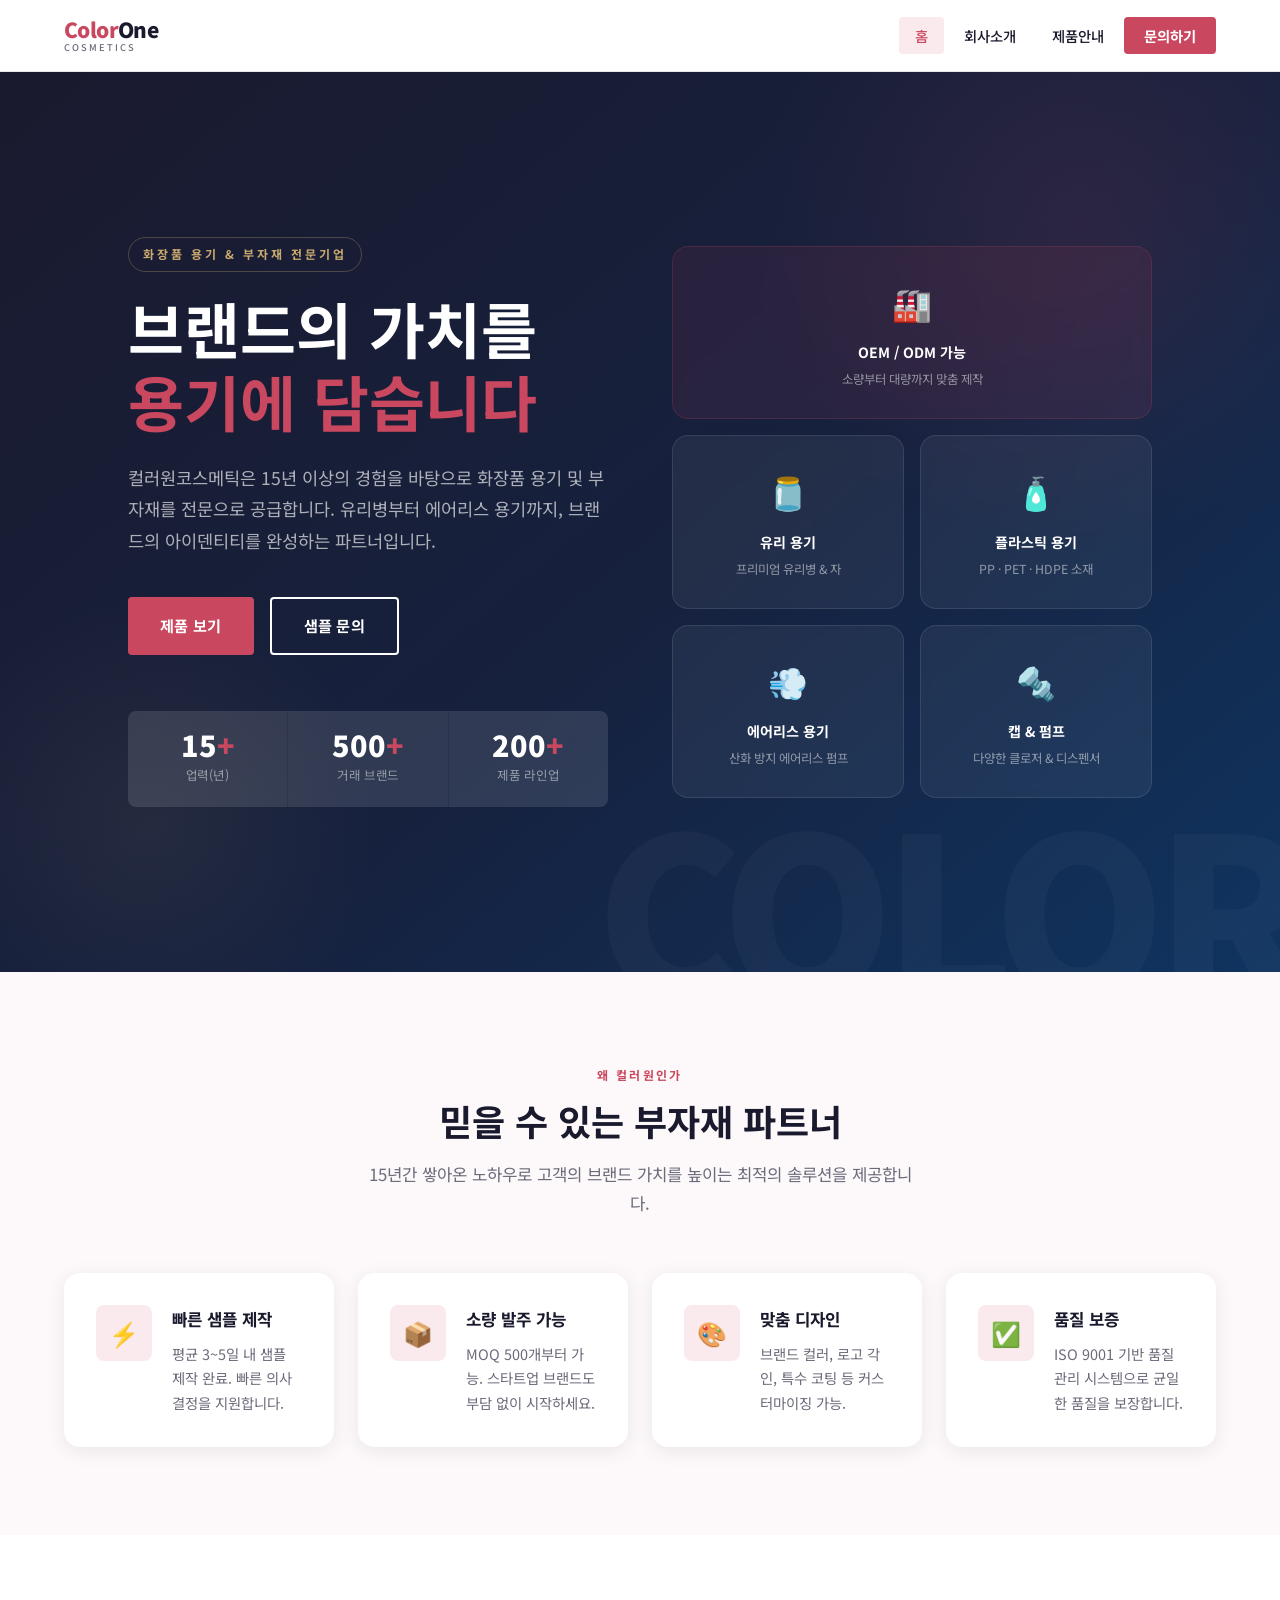
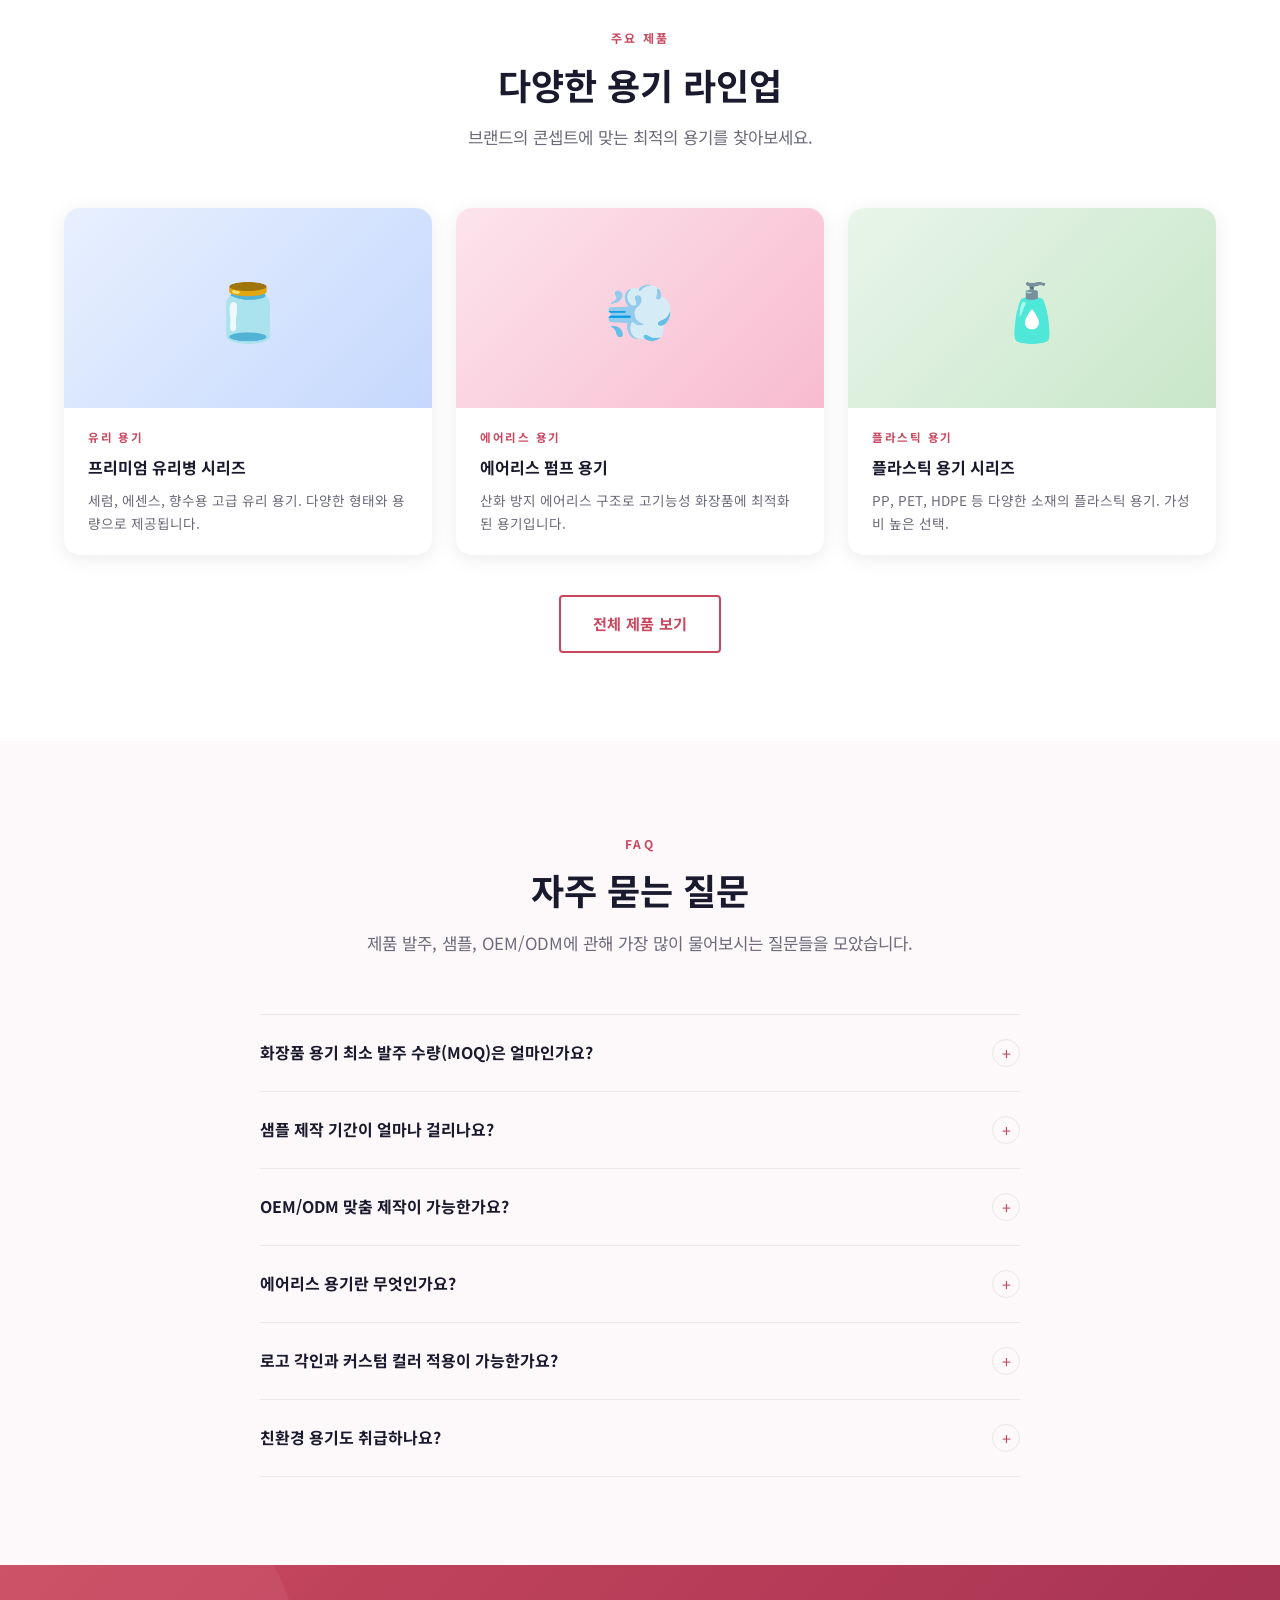
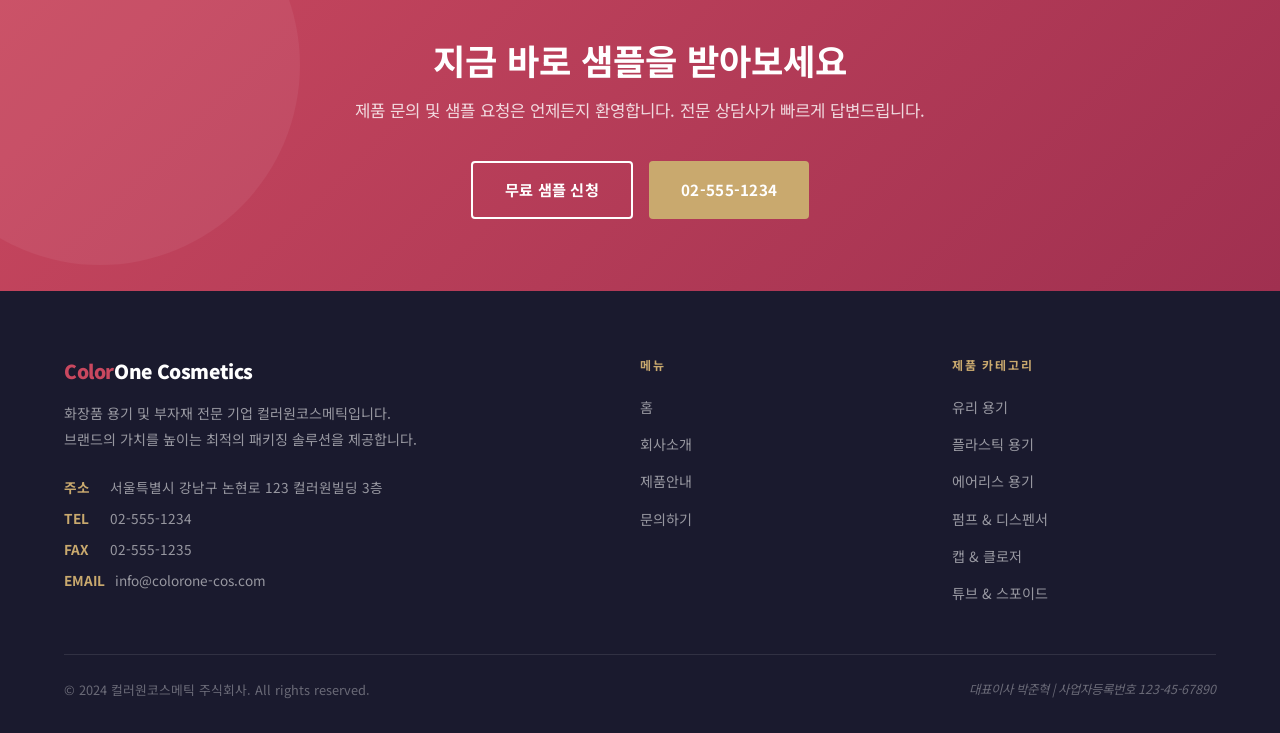
==== index.html @ 43114ac5 "2차 seo 최적화" ====
<!DOCTYPE html>
<html lang="ko">
<head>
  <meta charset="UTF-8">
  <meta name="viewport" content="width=device-width, initial-scale=1.0">
  <meta name="description" content="컬러원코스메틱 - 화장품 용기 및 부자재 전문 기업. 유리병, 플라스틱 용기, 에어리스 용기, 펌프, 캡 등 다양한 화장품 부자재를 공급합니다. MOQ 500개부터 가능.">
  <meta name="keywords" content="화장품용기, 화장품부자재, 유리병, 에어리스용기, 플라스틱용기, 펌프, 화장품캡, OEM, ODM, 컬러원코스메틱">
  <meta name="robots" content="index, follow">
  <link rel="canonical" href="https://colorone-cos.com/">

  <!-- Open Graph -->
  <meta property="og:type" content="website">
  <meta property="og:url" content="https://colorone-cos.com/">
  <meta property="og:title" content="컬러원코스메틱 | 화장품 용기 & 부자재 전문">
  <meta property="og:description" content="15년 경력의 화장품 용기 및 부자재 전문기업. 유리병, 에어리스 용기, 플라스틱 용기, 펌프·캡 등 200여 종. MOQ 500개부터 OEM/ODM 가능.">
  <meta property="og:site_name" content="컬러원코스메틱">
  <meta property="og:locale" content="ko_KR">

  <!-- Twitter Card -->
  <meta name="twitter:card" content="summary">
  <meta name="twitter:title" content="컬러원코스메틱 | 화장품 용기 & 부자재 전문">
  <meta name="twitter:description" content="15년 경력의 화장품 용기 및 부자재 전문기업. MOQ 500개부터 OEM/ODM 가능.">

  <title>컬러원코스메틱 | 화장품 용기 & 부자재 전문</title>

  <!-- JSON-LD: LocalBusiness -->
  <script type="application/ld+json">
  {
    "@context": "https://schema.org",
    "@type": "LocalBusiness",
    "name": "컬러원코스메틱",
    "alternateName": "ColorOne Cosmetics",
    "description": "화장품 용기 및 부자재 전문 기업. 유리병, 에어리스 용기, 플라스틱 용기, 펌프, 캡, 튜브 등을 공급합니다.",
    "url": "https://colorone-cos.com",
    "telephone": "02-555-1234",
    "faxNumber": "02-555-1235",
    "email": "info@colorone-cos.com",
    "foundingDate": "2008",
    "address": {
      "@type": "PostalAddress",
      "streetAddress": "논현로 123 컬러원빌딩 3층",
      "addressLocality": "강남구",
      "addressRegion": "서울특별시",
      "postalCode": "06230",
      "addressCountry": "KR"
    },
    "openingHoursSpecification": [
      {
        "@type": "OpeningHoursSpecification",
        "dayOfWeek": ["Monday","Tuesday","Wednesday","Thursday","Friday"],
        "opens": "09:00",
        "closes": "18:00"
      }
    ],
    "hasOfferCatalog": {
      "@type": "OfferCatalog",
      "name": "화장품 용기 & 부자재",
      "itemListElement": [
        { "@type": "Offer", "itemOffered": { "@type": "Product", "name": "유리 용기" } },
        { "@type": "Offer", "itemOffered": { "@type": "Product", "name": "에어리스 용기" } },
        { "@type": "Offer", "itemOffered": { "@type": "Product", "name": "플라스틱 용기" } },
        { "@type": "Offer", "itemOffered": { "@type": "Product", "name": "펌프 & 디스펜서" } },
        { "@type": "Offer", "itemOffered": { "@type": "Product", "name": "캡 & 클로저" } },
        { "@type": "Offer", "itemOffered": { "@type": "Product", "name": "튜브 & 스포이드" } }
      ]
    }
  }
  </script>

  <!-- JSON-LD: WebSite (사이트 검색 지원) -->
  <script type="application/ld+json">
  {
    "@context": "https://schema.org",
    "@type": "WebSite",
    "name": "컬러원코스메틱",
    "url": "https://colorone-cos.com"
  }
  </script>

  <!-- JSON-LD: FAQPage (AEO) -->
  <script type="application/ld+json">
  {
    "@context": "https://schema.org",
    "@type": "FAQPage",
    "mainEntity": [
      {
        "@type": "Question",
        "name": "화장품 용기 최소 발주 수량(MOQ)은 얼마인가요?",
        "acceptedAnswer": {
          "@type": "Answer",
          "text": "제품 종류에 따라 다르며, 일반 플라스틱·유리 용기는 500개부터, OEM/ODM 맞춤 제작 및 특수 용기는 1,000개부터 가능합니다."
        }
      },
      {
        "@type": "Question",
        "name": "샘플 제작 기간이 얼마나 걸리나요?",
        "acceptedAnswer": {
          "@type": "Answer",
          "text": "기존 재고 샘플은 1~2일, 커스터마이징 샘플은 평균 3~5 영업일 내 제작 가능합니다."
        }
      },
      {
        "@type": "Question",
        "name": "OEM/ODM 맞춤 제작이 가능한가요?",
        "acceptedAnswer": {
          "@type": "Answer",
          "text": "네, 가능합니다. 브랜드 로고 각인, 전용 컬러 도장, 특수 코팅, 독자적인 용기 형태 개발까지 OEM/ODM 전 과정을 지원합니다."
        }
      },
      {
        "@type": "Question",
        "name": "에어리스 용기란 무엇인가요?",
        "acceptedAnswer": {
          "@type": "Answer",
          "text": "에어리스 용기는 용기 내부에 공기가 들어가지 않는 구조로, 내용물이 산화·변질되는 것을 막습니다. 비타민C, 레티놀 등 산화에 민감한 고기능성 성분이 담긴 화장품에 주로 사용됩니다."
        }
      },
      {
        "@type": "Question",
        "name": "로고 각인과 커스텀 컬러 적용이 가능한가요?",
        "acceptedAnswer": {
          "@type": "Answer",
          "text": "네, 실크 인쇄, UV 코팅, 핫스탬핑, 레이저 각인 등 다양한 후가공이 가능합니다. 별도 문의를 통해 브랜드에 맞는 방법을 상담해 드립니다."
        }
      },
      {
        "@type": "Question",
        "name": "친환경 용기도 취급하나요?",
        "acceptedAnswer": {
          "@type": "Answer",
          "text": "네, 재활용 PET(rPET), 사탕수수 유래 바이오 플라스틱, FSC 인증 종이 소재 등 친환경 용기 라인을 운영하고 있습니다."
        }
      }
    ]
  }
  </script>

  <link rel="preconnect" href="https://fonts.googleapis.com">
  <link href="https://fonts.googleapis.com/css2?family=Noto+Sans+KR:wght@300;400;500;700;900&display=swap" rel="stylesheet">
  <link rel="stylesheet" href="assets/css/base.css">
  <link rel="stylesheet" href="assets/css/style.css">
</head>
<body>

  <!-- NAV -->
  <nav class="nav">
    <div class="nav__container">
      <a href="index.html" class="nav__logo">
        <div class="nav__logo-main">
          <span class="nav__logo-color">Color</span><span class="nav__logo-one">One</span>
        </div>
        <div class="nav__logo-sub">Cosmetics</div>
      </a>
      <input type="checkbox" id="nav-toggle" class="nav-toggle">
      <label for="nav-toggle" class="hamburger" aria-label="메뉴 열기">
        <span></span><span></span><span></span>
      </label>
      <ul class="nav__menu">
        <li><a href="index.html" class="active">홈</a></li>
        <li><a href="about.html">회사소개</a></li>
        <li><a href="products.html">제품안내</a></li>
        <li><a href="contact.html" class="nav__cta">문의하기</a></li>
      </ul>
    </div>
  </nav>

  <!-- HERO -->
  <section class="hero">
    <div class="hero__bg-circle-1"></div>
    <div class="hero__bg-circle-2"></div>
    <div class="hero__bg-text">COLOR</div>
    <div class="hero__container">
      <div class="hero__content">
        <div class="hero__label">화장품 용기 & 부자재 전문기업</div>
        <h1 class="hero__title">
          브랜드의 가치를<br>
          <em>용기에 담습니다</em>
        </h1>
        <p class="hero__desc">
          컬러원코스메틱은 15년 이상의 경험을 바탕으로 화장품 용기 및 부자재를 전문으로 공급합니다.
          유리병부터 에어리스 용기까지, 브랜드의 아이덴티티를 완성하는 파트너입니다.
        </p>
        <div class="hero__actions">
          <a href="products.html" class="btn btn--primary">제품 보기</a>
          <a href="contact.html" class="btn btn--outline">샘플 문의</a>
        </div>
        <div class="hero__stats">
          <div class="hero__stat">
            <div class="hero__stat-number">15<span>+</span></div>
            <div class="hero__stat-label">업력(년)</div>
          </div>
          <div class="hero__stat">
            <div class="hero__stat-number">500<span>+</span></div>
            <div class="hero__stat-label">거래 브랜드</div>
          </div>
          <div class="hero__stat">
            <div class="hero__stat-number">200<span>+</span></div>
            <div class="hero__stat-label">제품 라인업</div>
          </div>
        </div>
      </div>
      <div class="hero__visual">
        <div class="hero__card">
          <span class="hero__card-icon">🏭</span>
          <div class="hero__card-title">OEM / ODM 가능</div>
          <div class="hero__card-desc">소량부터 대량까지 맞춤 제작</div>
        </div>
        <div class="hero__card">
          <span class="hero__card-icon">🫙</span>
          <div class="hero__card-title">유리 용기</div>
          <div class="hero__card-desc">프리미엄 유리병 & 자</div>
        </div>
        <div class="hero__card">
          <span class="hero__card-icon">🧴</span>
          <div class="hero__card-title">플라스틱 용기</div>
          <div class="hero__card-desc">PP · PET · HDPE 소재</div>
        </div>
        <div class="hero__card">
          <span class="hero__card-icon">💨</span>
          <div class="hero__card-title">에어리스 용기</div>
          <div class="hero__card-desc">산화 방지 에어리스 펌프</div>
        </div>
        <div class="hero__card">
          <span class="hero__card-icon">🔩</span>
          <div class="hero__card-title">캡 & 펌프</div>
          <div class="hero__card-desc">다양한 클로저 & 디스펜서</div>
        </div>
      </div>
    </div>
  </section>

  <!-- FEATURES -->
  <section class="section section--soft">
    <div class="container">
      <div class="section__header">
        <div class="section__label">왜 컬러원인가</div>
        <h2 class="section__title">믿을 수 있는 부자재 파트너</h2>
        <p class="section__desc">15년간 쌓아온 노하우로 고객의 브랜드 가치를 높이는 최적의 솔루션을 제공합니다.</p>
      </div>
      <div class="grid grid-4">
        <div class="feature-card">
          <div class="feature-card__icon">⚡</div>
          <div>
            <div class="feature-card__title">빠른 샘플 제작</div>
            <p class="feature-card__desc">평균 3~5일 내 샘플 제작 완료. 빠른 의사결정을 지원합니다.</p>
          </div>
        </div>
        <div class="feature-card">
          <div class="feature-card__icon">📦</div>
          <div>
            <div class="feature-card__title">소량 발주 가능</div>
            <p class="feature-card__desc">MOQ 500개부터 가능. 스타트업 브랜드도 부담 없이 시작하세요.</p>
          </div>
        </div>
        <div class="feature-card">
          <div class="feature-card__icon">🎨</div>
          <div>
            <div class="feature-card__title">맞춤 디자인</div>
            <p class="feature-card__desc">브랜드 컬러, 로고 각인, 특수 코팅 등 커스터마이징 가능.</p>
          </div>
        </div>
        <div class="feature-card">
          <div class="feature-card__icon">✅</div>
          <div>
            <div class="feature-card__title">품질 보증</div>
            <p class="feature-card__desc">ISO 9001 기반 품질 관리 시스템으로 균일한 품질을 보장합니다.</p>
          </div>
        </div>
      </div>
    </div>
  </section>

  <!-- PRODUCT PREVIEW -->
  <section class="section">
    <div class="container">
      <div class="section__header">
        <div class="section__label">주요 제품</div>
        <h2 class="section__title">다양한 용기 라인업</h2>
        <p class="section__desc">브랜드의 콘셉트에 맞는 최적의 용기를 찾아보세요.</p>
      </div>
      <div class="grid grid-3">
        <div class="prod-preview-card">
          <div class="prod-preview-card__thumb" style="background: linear-gradient(135deg, #e8f0fe 0%, #c5d8fd 100%);">🫙</div>
          <div class="prod-preview-card__body">
            <div class="prod-preview-card__cat">유리 용기</div>
            <div class="prod-preview-card__name">프리미엄 유리병 시리즈</div>
            <p class="prod-preview-card__desc">세럼, 에센스, 향수용 고급 유리 용기. 다양한 형태와 용량으로 제공됩니다.</p>
          </div>
        </div>
        <div class="prod-preview-card">
          <div class="prod-preview-card__thumb" style="background: linear-gradient(135deg, #fce4ec 0%, #f8bbd0 100%);">💨</div>
          <div class="prod-preview-card__body">
            <div class="prod-preview-card__cat">에어리스 용기</div>
            <div class="prod-preview-card__name">에어리스 펌프 용기</div>
            <p class="prod-preview-card__desc">산화 방지 에어리스 구조로 고기능성 화장품에 최적화된 용기입니다.</p>
          </div>
        </div>
        <div class="prod-preview-card">
          <div class="prod-preview-card__thumb" style="background: linear-gradient(135deg, #e8f5e9 0%, #c8e6c9 100%);">🧴</div>
          <div class="prod-preview-card__body">
            <div class="prod-preview-card__cat">플라스틱 용기</div>
            <div class="prod-preview-card__name">플라스틱 용기 시리즈</div>
            <p class="prod-preview-card__desc">PP, PET, HDPE 등 다양한 소재의 플라스틱 용기. 가성비 높은 선택.</p>
          </div>
        </div>
      </div>
      <div style="text-align: center; margin-top: 40px;">
        <a href="products.html" class="btn btn--outline-dark">전체 제품 보기</a>
      </div>
    </div>
  </section>

  <!-- FAQ (AEO) -->
  <section class="faq section--soft">
    <div class="container">
      <div class="section__header">
        <div class="section__label">FAQ</div>
        <h2 class="section__title">자주 묻는 질문</h2>
        <p class="section__desc">제품 발주, 샘플, OEM/ODM에 관해 가장 많이 물어보시는 질문들을 모았습니다.</p>
      </div>
      <div class="faq-list">

        <details class="faq-item">
          <summary class="faq-question">
            화장품 용기 최소 발주 수량(MOQ)은 얼마인가요?
            <span class="faq-icon">+</span>
          </summary>
          <p class="faq-answer">
            제품 종류에 따라 다르며, 일반 플라스틱·유리 용기는 <strong>500개부터</strong>, OEM/ODM 맞춤 제작 및 특수 용기는 <strong>1,000개부터</strong> 가능합니다. 소량 발주가 필요하신 경우 별도 상담을 통해 협의 가능합니다.
          </p>
        </details>

        <details class="faq-item">
          <summary class="faq-question">
            샘플 제작 기간이 얼마나 걸리나요?
            <span class="faq-icon">+</span>
          </summary>
          <p class="faq-answer">
            기존 재고 샘플은 <strong>1~2 영업일</strong>, 컬러·각인 등 커스터마이징이 필요한 샘플은 <strong>평균 3~5 영업일</strong> 내 제작 가능합니다. 신규 금형이 필요한 완전 맞춤 제작은 별도 기간이 소요됩니다.
          </p>
        </details>

        <details class="faq-item">
          <summary class="faq-question">
            OEM/ODM 맞춤 제작이 가능한가요?
            <span class="faq-icon">+</span>
          </summary>
          <p class="faq-answer">
            네, 가능합니다. 브랜드 로고 각인, 전용 컬러 도장, 특수 코팅(UV·핫스탬핑·레이저)부터 독자적인 용기 형태 개발까지 <strong>OEM/ODM 전 과정</strong>을 지원합니다. 기획 단계부터 상담을 권장드립니다.
          </p>
        </details>

        <details class="faq-item">
          <summary class="faq-question">
            에어리스 용기란 무엇인가요?
            <span class="faq-icon">+</span>
          </summary>
          <p class="faq-answer">
            에어리스 용기는 용기 내부에 공기가 들어가지 않는 구조로, 내용물이 <strong>산화·변질되는 것을 방지</strong>합니다. 비타민C, 레티놀 등 산화에 민감한 고기능성 성분 화장품에 주로 사용되며, 잔여물을 최소화할 수 있어 고급 스킨케어 라인에 적합합니다.
          </p>
        </details>

        <details class="faq-item">
          <summary class="faq-question">
            로고 각인과 커스텀 컬러 적용이 가능한가요?
            <span class="faq-icon">+</span>
          </summary>
          <p class="faq-answer">
            네, 실크 인쇄, UV 코팅, 핫스탬핑, 레이저 각인 등 <strong>다양한 후가공</strong>이 가능합니다. 수량과 소재에 따라 적합한 방법이 달라지므로 문의를 통해 상담해 드립니다.
          </p>
        </details>

        <details class="faq-item">
          <summary class="faq-question">
            친환경 용기도 취급하나요?
            <span class="faq-icon">+</span>
          </summary>
          <p class="faq-answer">
            네, <strong>재활용 PET(rPET), 사탕수수 유래 바이오 플라스틱</strong> 등 친환경 소재 용기를 운영하고 있습니다. ESG 경영이나 친환경 브랜드 방향성에 맞는 제품을 추천해 드릴 수 있습니다.
          </p>
        </details>

      </div>
    </div>
  </section>

  <!-- CTA BANNER -->
  <section class="cta-banner">
    <div class="container">
      <h2 class="cta-banner__title">지금 바로 샘플을 받아보세요</h2>
      <p class="cta-banner__desc">제품 문의 및 샘플 요청은 언제든지 환영합니다. 전문 상담사가 빠르게 답변드립니다.</p>
      <div class="cta-banner__actions">
        <a href="contact.html" class="btn btn--outline">무료 샘플 신청</a>
        <a href="tel:02-555-1234" class="btn btn--gold">02-555-1234</a>
      </div>
    </div>
  </section>

  <!-- FOOTER -->
  <footer class="footer">
    <div class="container">
      <div class="footer__grid">
        <div>
          <div class="footer__logo-main">
            <span class="footer__logo-color">Color</span>One Cosmetics
          </div>
          <p class="footer__desc">
            화장품 용기 및 부자재 전문 기업 컬러원코스메틱입니다.<br>
            브랜드의 가치를 높이는 최적의 패키징 솔루션을 제공합니다.
          </p>
          <div class="footer__info-item">
            <span class="footer__info-label">주소</span>
            <span>서울특별시 강남구 논현로 123 컬러원빌딩 3층</span>
          </div>
          <div class="footer__info-item">
            <span class="footer__info-label">TEL</span>
            <span>02-555-1234</span>
          </div>
          <div class="footer__info-item">
            <span class="footer__info-label">FAX</span>
            <span>02-555-1235</span>
          </div>
          <div class="footer__info-item">
            <span class="footer__info-label">EMAIL</span>
            <span>info@colorone-cos.com</span>
          </div>
        </div>
        <div>
          <div class="footer__col-title">메뉴</div>
          <ul class="footer__links">
            <li><a href="index.html">홈</a></li>
            <li><a href="about.html">회사소개</a></li>
            <li><a href="products.html">제품안내</a></li>
            <li><a href="contact.html">문의하기</a></li>
          </ul>
        </div>
        <div>
          <div class="footer__col-title">제품 카테고리</div>
          <ul class="footer__links">
            <li><a href="products.html">유리 용기</a></li>
            <li><a href="products.html">플라스틱 용기</a></li>
            <li><a href="products.html">에어리스 용기</a></li>
            <li><a href="products.html">펌프 & 디스펜서</a></li>
            <li><a href="products.html">캡 & 클로저</a></li>
            <li><a href="products.html">튜브 & 스포이드</a></li>
          </ul>
        </div>
      </div>
      <div class="footer__bottom">
        <span class="footer__copy">© 2024 컬러원코스메틱 주식회사. All rights reserved.</span>
        <span class="footer__tagline">대표이사 박준혁 | 사업자등록번호 123-45-67890</span>
      </div>
    </div>
  </footer>

</body>
</html>
---- assets/css/base.css ----
*, *::before, *::after {
  box-sizing: border-box;
  margin: 0;
  padding: 0;
}

:root {
  --primary: #1a1a2e;
  --accent: #c9485f;
  --accent-hover: #b03550;
  --accent-light: #fbeaed;
  --gold: #c9a96e;
  --white: #ffffff;
  --bg-soft: #fdf8f9;
  --text: #1a1a2e;
  --text-muted: #6b6b7b;
  --border: #e8e8e8;
  --shadow: 0 4px 20px rgba(0,0,0,0.08);
  --shadow-hover: 0 12px 40px rgba(0,0,0,0.15);
  --radius: 8px;
  --radius-lg: 16px;
  --max-w: 1200px;
  --nav-h: 72px;
  --tr: 0.3s ease;
}

html {
  font-size: 16px;
  scroll-behavior: smooth;
}

body {
  font-family: 'Noto Sans KR', -apple-system, BlinkMacSystemFont, 'Segoe UI', sans-serif;
  color: var(--text);
  background: var(--white);
  line-height: 1.7;
  -webkit-font-smoothing: antialiased;
}

img { max-width: 100%; display: block; }
a { text-decoration: none; color: inherit; }
ul { list-style: none; }
button { font-family: inherit; cursor: pointer; border: none; outline: none; }

h1, h2, h3, h4 { font-weight: 700; line-height: 1.3; color: var(--text); }
h1 { font-size: clamp(2rem, 5vw, 3.5rem); }
h2 { font-size: clamp(1.5rem, 3vw, 2.25rem); }
h3 { font-size: clamp(1rem, 2vw, 1.25rem); }

.container {
  max-width: var(--max-w);
  margin: 0 auto;
  padding: 0 24px;
}

.section { padding: 88px 0; }
.section--soft { background: var(--bg-soft); }
.section--dark { background: var(--primary); color: var(--white); }

.section__header { text-align: center; margin-bottom: 56px; }

.section__label {
  display: inline-block;
  font-size: 0.75rem;
  font-weight: 700;
  letter-spacing: 0.2em;
  text-transform: uppercase;
  color: var(--accent);
  margin-bottom: 12px;
}

.section--dark .section__label { color: var(--gold); }

.section__title { margin-bottom: 16px; }

.section__desc {
  max-width: 560px;
  margin: 0 auto;
  color: var(--text-muted);
  font-size: 1.05rem;
}

.section--dark .section__desc { color: rgba(255,255,255,0.65); }
.section--dark .section__title { color: var(--white); }

.btn {
  display: inline-flex;
  align-items: center;
  gap: 8px;
  padding: 14px 32px;
  border-radius: 4px;
  font-weight: 700;
  font-size: 0.95rem;
  letter-spacing: 0.02em;
  transition: all var(--tr);
  white-space: nowrap;
}

.btn--primary {
  background: var(--accent);
  color: var(--white);
}
.btn--primary:hover {
  background: var(--accent-hover);
  transform: translateY(-2px);
  box-shadow: 0 8px 24px rgba(201,72,95,0.35);
}

.btn--gold {
  background: var(--gold);
  color: var(--white);
}
.btn--gold:hover {
  background: #b8944f;
  transform: translateY(-2px);
  box-shadow: 0 8px 24px rgba(201,169,110,0.35);
}

.btn--outline {
  border: 2px solid var(--white);
  color: var(--white);
}
.btn--outline:hover {
  background: var(--white);
  color: var(--primary);
}

.btn--outline-dark {
  border: 2px solid var(--accent);
  color: var(--accent);
}
.btn--outline-dark:hover {
  background: var(--accent);
  color: var(--white);
}

.grid { display: grid; gap: 24px; }
.grid-2 { grid-template-columns: repeat(2, 1fr); }
.grid-3 { grid-template-columns: repeat(3, 1fr); }
.grid-4 { grid-template-columns: repeat(4, 1fr); }

.page-hero {
  padding: 100px 0 72px;
  background: var(--primary);
  color: var(--white);
  text-align: center;
  margin-top: var(--nav-h);
  position: relative;
  overflow: hidden;
}

.page-hero::before {
  content: '';
  position: absolute;
  width: 500px; height: 500px;
  background: radial-gradient(circle, rgba(201,72,95,0.12) 0%, transparent 70%);
  top: -100px; right: -50px;
  pointer-events: none;
}

.page-hero__label {
  font-size: 0.75rem;
  font-weight: 700;
  letter-spacing: 0.2em;
  text-transform: uppercase;
  color: var(--gold);
  margin-bottom: 14px;
}

.page-hero__title { color: var(--white); margin-bottom: 16px; }

.page-hero__desc {
  color: rgba(255,255,255,0.65);
  max-width: 480px;
  margin: 0 auto;
  font-size: 1.05rem;
}

@media (max-width: 992px) {
  .grid-4 { grid-template-columns: repeat(2, 1fr); }
  .grid-3 { grid-template-columns: repeat(2, 1fr); }
}

@media (max-width: 600px) {
  .grid-4, .grid-3, .grid-2 { grid-template-columns: 1fr; }
  .section { padding: 64px 0; }
  .page-hero { padding: 80px 0 56px; }
}
---- assets/css/style.css ----
/* ===== NAV ===== */
.nav {
  position: fixed;
  top: 0; left: 0; right: 0;
  height: var(--nav-h);
  background: rgba(255,255,255,0.97);
  backdrop-filter: blur(12px);
  -webkit-backdrop-filter: blur(12px);
  z-index: 1000;
  border-bottom: 1px solid var(--border);
}

.nav__container {
  max-width: var(--max-w);
  margin: 0 auto;
  padding: 0 24px;
  height: 100%;
  display: flex;
  align-items: center;
  justify-content: space-between;
}

.nav__logo {
  display: flex;
  flex-direction: column;
  line-height: 1;
}

.nav__logo-main {
  font-size: 1.3rem;
  font-weight: 900;
  letter-spacing: -0.03em;
}

.nav__logo-color { color: var(--accent); }
.nav__logo-one  { color: var(--primary); }

.nav__logo-sub {
  font-size: 0.58rem;
  font-weight: 500;
  letter-spacing: 0.22em;
  color: var(--text-muted);
  margin-top: 3px;
  text-transform: uppercase;
}

.nav__menu {
  display: flex;
  gap: 4px;
  align-items: center;
}

.nav__menu a {
  padding: 8px 16px;
  font-size: 0.9rem;
  font-weight: 500;
  color: var(--text);
  border-radius: 4px;
  transition: all var(--tr);
}

.nav__menu a:hover,
.nav__menu a.active {
  color: var(--accent);
  background: var(--accent-light);
}

.nav__cta {
  background: var(--accent) !important;
  color: var(--white) !important;
  padding: 8px 20px !important;
  font-weight: 700 !important;
}

.nav__cta:hover {
  background: var(--accent-hover) !important;
  color: var(--white) !important;
  box-shadow: 0 4px 16px rgba(201,72,95,0.3);
}

.nav-toggle { display: none; }

.hamburger {
  display: none;
  flex-direction: column;
  gap: 6px;
  cursor: pointer;
  padding: 8px;
  z-index: 1001;
}

.hamburger span {
  display: block;
  width: 22px;
  height: 2px;
  background: var(--primary);
  border-radius: 2px;
  transition: all var(--tr);
  transform-origin: center;
}

@media (max-width: 768px) {
  .hamburger { display: flex; }

  .nav__menu {
    position: fixed;
    top: var(--nav-h);
    left: 0; right: 0;
    background: var(--white);
    flex-direction: column;
    padding: 20px 24px 28px;
    gap: 4px;
    border-bottom: 1px solid var(--border);
    box-shadow: var(--shadow);
    transform: translateY(-110%);
    opacity: 0;
    transition: transform var(--tr), opacity var(--tr);
  }

  .nav__menu a { width: 100%; text-align: center; padding: 12px; }

  .nav-toggle:checked ~ .nav__menu {
    transform: translateY(0);
    opacity: 1;
  }

  .nav-toggle:checked ~ .hamburger span:nth-child(1) {
    transform: translateY(8px) rotate(45deg);
  }
  .nav-toggle:checked ~ .hamburger span:nth-child(2) {
    opacity: 0; transform: scaleX(0);
  }
  .nav-toggle:checked ~ .hamburger span:nth-child(3) {
    transform: translateY(-8px) rotate(-45deg);
  }
}

/* ===== FOOTER ===== */
.footer {
  background: var(--primary);
  color: var(--white);
  padding: 64px 0 32px;
}

.footer__grid {
  display: grid;
  grid-template-columns: 2fr 1fr 1fr;
  gap: 48px;
  margin-bottom: 48px;
}

.footer__logo-main {
  font-size: 1.2rem;
  font-weight: 900;
  letter-spacing: -0.02em;
  margin-bottom: 14px;
}

.footer__logo-color { color: var(--accent); }

.footer__desc {
  color: rgba(255,255,255,0.55);
  font-size: 0.88rem;
  line-height: 1.8;
  margin-bottom: 24px;
}

.footer__info-item {
  display: flex;
  gap: 10px;
  margin-bottom: 8px;
  font-size: 0.85rem;
  color: rgba(255,255,255,0.55);
  align-items: flex-start;
}

.footer__info-label {
  color: var(--gold);
  font-weight: 700;
  min-width: 36px;
  flex-shrink: 0;
}

.footer__col-title {
  font-size: 0.75rem;
  font-weight: 700;
  letter-spacing: 0.15em;
  text-transform: uppercase;
  color: var(--gold);
  margin-bottom: 18px;
}

.footer__links { display: flex; flex-direction: column; gap: 10px; }

.footer__links a {
  color: rgba(255,255,255,0.55);
  font-size: 0.88rem;
  transition: color var(--tr);
}

.footer__links a:hover { color: var(--white); }

.footer__bottom {
  border-top: 1px solid rgba(255,255,255,0.1);
  padding-top: 24px;
  display: flex;
  justify-content: space-between;
  align-items: center;
  flex-wrap: wrap;
  gap: 8px;
}

.footer__copy {
  color: rgba(255,255,255,0.35);
  font-size: 0.8rem;
}

.footer__tagline {
  color: rgba(255,255,255,0.35);
  font-size: 0.78rem;
  font-style: italic;
}

@media (max-width: 768px) {
  .footer__grid { grid-template-columns: 1fr; gap: 36px; }
  .footer__bottom { flex-direction: column; text-align: center; }
}

/* ===== HOME HERO ===== */
.hero {
  min-height: 100vh;
  background: linear-gradient(140deg, #1a1a2e 0%, #16213e 55%, #0f3460 100%);
  display: flex;
  align-items: center;
  position: relative;
  overflow: hidden;
  margin-top: var(--nav-h);
  padding: 80px 0;
}

.hero__bg-circle-1 {
  position: absolute;
  width: 700px; height: 700px;
  background: radial-gradient(circle, rgba(201,72,95,0.12) 0%, transparent 65%);
  top: -200px; right: -150px;
  pointer-events: none;
}

.hero__bg-circle-2 {
  position: absolute;
  width: 500px; height: 500px;
  background: radial-gradient(circle, rgba(201,169,110,0.08) 0%, transparent 65%);
  bottom: -100px; left: -100px;
  pointer-events: none;
}

.hero__bg-text {
  position: absolute;
  right: -20px; bottom: -40px;
  font-size: clamp(120px, 18vw, 220px);
  font-weight: 900;
  color: rgba(255,255,255,0.03);
  line-height: 1;
  pointer-events: none;
  letter-spacing: -0.05em;
  user-select: none;
}

.hero__container {
  max-width: var(--max-w);
  margin: 0 auto;
  padding: 0 24px;
  display: grid;
  grid-template-columns: 1fr 1fr;
  gap: 64px;
  align-items: center;
  position: relative;
  z-index: 1;
}

.hero__label {
  display: inline-block;
  font-size: 0.75rem;
  font-weight: 700;
  letter-spacing: 0.25em;
  text-transform: uppercase;
  color: var(--gold);
  margin-bottom: 20px;
  padding: 6px 14px;
  border: 1px solid rgba(201,169,110,0.3);
  border-radius: 100px;
}

.hero__title {
  color: var(--white);
  margin-bottom: 24px;
  font-size: clamp(2.2rem, 5vw, 3.8rem);
  line-height: 1.2;
}

.hero__title em {
  font-style: normal;
  color: var(--accent);
  display: block;
}

.hero__desc {
  color: rgba(255,255,255,0.65);
  font-size: 1.1rem;
  line-height: 1.8;
  margin-bottom: 40px;
  max-width: 480px;
}

.hero__actions { display: flex; gap: 16px; flex-wrap: wrap; }

.hero__stats {
  display: grid;
  grid-template-columns: repeat(3, 1fr);
  gap: 1px;
  margin-top: 56px;
  background: rgba(255,255,255,0.08);
  border-radius: var(--radius);
  overflow: hidden;
}

.hero__stat {
  background: rgba(255,255,255,0.04);
  padding: 20px;
  text-align: center;
}

.hero__stat-number {
  font-size: 1.8rem;
  font-weight: 900;
  color: var(--white);
  line-height: 1;
  margin-bottom: 6px;
}

.hero__stat-number span { color: var(--accent); }

.hero__stat-label {
  font-size: 0.78rem;
  color: rgba(255,255,255,0.5);
  letter-spacing: 0.05em;
}

/* Hero visual right side */
.hero__visual {
  display: grid;
  grid-template-columns: 1fr 1fr;
  gap: 16px;
}

.hero__card {
  background: rgba(255,255,255,0.06);
  border: 1px solid rgba(255,255,255,0.1);
  border-radius: var(--radius-lg);
  padding: 28px 20px;
  text-align: center;
  transition: all var(--tr);
  backdrop-filter: blur(4px);
}

.hero__card:hover {
  background: rgba(255,255,255,0.1);
  border-color: rgba(201,72,95,0.3);
  transform: translateY(-4px);
}

.hero__card:first-child {
  grid-column: span 2;
  background: rgba(201,72,95,0.1);
  border-color: rgba(201,72,95,0.2);
}

.hero__card-icon {
  font-size: 2rem;
  margin-bottom: 12px;
  display: block;
}

.hero__card-title {
  font-size: 0.88rem;
  font-weight: 700;
  color: var(--white);
  margin-bottom: 4px;
}

.hero__card-desc {
  font-size: 0.78rem;
  color: rgba(255,255,255,0.5);
}

@media (max-width: 960px) {
  .hero__container { grid-template-columns: 1fr; gap: 48px; }
  .hero__visual { max-width: 480px; }
  .hero__desc { max-width: 100%; }
}

@media (max-width: 600px) {
  .hero { padding: 60px 0; }
  .hero__actions { flex-direction: column; }
  .hero__visual { display: none; }
  .hero__stats { grid-template-columns: repeat(3, 1fr); }
}

/* ===== FEATURES ===== */
.feature-card {
  display: flex;
  gap: 20px;
  align-items: flex-start;
  padding: 32px;
  background: var(--white);
  border-radius: var(--radius-lg);
  box-shadow: var(--shadow);
  transition: all var(--tr);
}

.feature-card:hover {
  transform: translateY(-4px);
  box-shadow: var(--shadow-hover);
}

.feature-card__icon {
  width: 56px; height: 56px;
  flex-shrink: 0;
  background: var(--accent-light);
  border-radius: var(--radius);
  display: flex;
  align-items: center;
  justify-content: center;
  font-size: 1.5rem;
}

.feature-card__title {
  font-size: 1.05rem;
  font-weight: 700;
  margin-bottom: 8px;
  color: var(--text);
}

.feature-card__desc { font-size: 0.9rem; color: var(--text-muted); line-height: 1.7; }

/* ===== PRODUCT CARDS (HOME PREVIEW) ===== */
.prod-preview-card {
  border-radius: var(--radius-lg);
  overflow: hidden;
  box-shadow: var(--shadow);
  transition: all var(--tr);
  background: var(--white);
}

.prod-preview-card:hover { transform: translateY(-6px); box-shadow: var(--shadow-hover); }

.prod-preview-card__thumb {
  height: 200px;
  display: flex;
  align-items: center;
  justify-content: center;
  font-size: 3.5rem;
  position: relative;
  overflow: hidden;
}

.prod-preview-card__body { padding: 20px 24px; }

.prod-preview-card__cat {
  font-size: 0.72rem;
  font-weight: 700;
  letter-spacing: 0.15em;
  text-transform: uppercase;
  color: var(--accent);
  margin-bottom: 6px;
}

.prod-preview-card__name {
  font-size: 1rem;
  font-weight: 700;
  margin-bottom: 8px;
}

.prod-preview-card__desc { font-size: 0.85rem; color: var(--text-muted); }

/* ===== PRODUCT PAGE ===== */
.prod-filter {
  display: flex;
  gap: 8px;
  flex-wrap: wrap;
  justify-content: center;
  margin-bottom: 48px;
}

.prod-filter__btn {
  padding: 8px 20px;
  border-radius: 100px;
  border: 1.5px solid var(--border);
  background: var(--white);
  font-size: 0.88rem;
  font-weight: 500;
  color: var(--text-muted);
  cursor: pointer;
  transition: all var(--tr);
}

.prod-filter__btn:hover,
.prod-filter__btn.active {
  border-color: var(--accent);
  color: var(--accent);
  background: var(--accent-light);
}

.prod-card {
  border-radius: var(--radius-lg);
  overflow: hidden;
  box-shadow: var(--shadow);
  background: var(--white);
  transition: all var(--tr);
  display: flex;
  flex-direction: column;
}

.prod-card:hover { transform: translateY(-6px); box-shadow: var(--shadow-hover); }

.prod-card__thumb {
  height: 220px;
  display: flex;
  align-items: center;
  justify-content: center;
  font-size: 4rem;
  position: relative;
}

.prod-card__badge {
  position: absolute;
  top: 16px; right: 16px;
  background: var(--accent);
  color: var(--white);
  font-size: 0.7rem;
  font-weight: 700;
  padding: 4px 10px;
  border-radius: 100px;
  letter-spacing: 0.05em;
}

.prod-card__body { padding: 20px 24px; flex: 1; }
.prod-card__cat { font-size: 0.72rem; font-weight: 700; letter-spacing: 0.15em; text-transform: uppercase; color: var(--accent); margin-bottom: 8px; }
.prod-card__name { font-size: 1rem; font-weight: 700; margin-bottom: 8px; }
.prod-card__desc { font-size: 0.85rem; color: var(--text-muted); line-height: 1.7; margin-bottom: 16px; }

.prod-card__specs { display: flex; flex-wrap: wrap; gap: 6px; }

.prod-card__spec {
  font-size: 0.75rem;
  padding: 3px 10px;
  background: var(--bg-soft);
  border-radius: 100px;
  color: var(--text-muted);
  border: 1px solid var(--border);
}

.prod-card__footer {
  padding: 16px 24px;
  border-top: 1px solid var(--border);
  display: flex;
  justify-content: space-between;
  align-items: center;
}

.prod-card__moq { font-size: 0.8rem; color: var(--text-muted); }
.prod-card__moq strong { color: var(--text); }

.prod-card__link {
  font-size: 0.82rem;
  font-weight: 700;
  color: var(--accent);
  display: flex;
  align-items: center;
  gap: 4px;
  transition: gap var(--tr);
}

.prod-card__link:hover { gap: 8px; }

/* ===== ABOUT PAGE ===== */
.about-intro {
  display: grid;
  grid-template-columns: 1fr 1fr;
  gap: 72px;
  align-items: center;
}

.about-intro__visual {
  position: relative;
}

.about-intro__img-box {
  border-radius: var(--radius-lg);
  overflow: hidden;
  background: linear-gradient(135deg, #1a1a2e 0%, #0f3460 100%);
  height: 420px;
  display: flex;
  align-items: center;
  justify-content: center;
  font-size: 6rem;
  position: relative;
}

.about-intro__img-box::after {
  content: '';
  position: absolute;
  inset: 0;
  background: linear-gradient(to top, rgba(26,26,46,0.6) 0%, transparent 50%);
}

.about-intro__badge {
  position: absolute;
  bottom: -20px; right: -20px;
  background: var(--accent);
  color: var(--white);
  padding: 20px 24px;
  border-radius: var(--radius-lg);
  text-align: center;
  box-shadow: var(--shadow-hover);
  z-index: 1;
}

.about-intro__badge-number {
  font-size: 2rem;
  font-weight: 900;
  line-height: 1;
  margin-bottom: 4px;
}

.about-intro__badge-label { font-size: 0.78rem; opacity: 0.85; }

.about-intro__label { font-size: 0.75rem; font-weight: 700; letter-spacing: 0.2em; text-transform: uppercase; color: var(--accent); margin-bottom: 14px; }

.about-intro__title { font-size: clamp(1.6rem, 3vw, 2.2rem); margin-bottom: 20px; }

.about-intro__desc { color: var(--text-muted); line-height: 1.9; margin-bottom: 16px; }

.about-values {
  display: grid;
  grid-template-columns: repeat(3, 1fr);
  gap: 24px;
  margin-top: 40px;
}

.value-item { padding: 24px; background: var(--bg-soft); border-radius: var(--radius); text-align: center; }

.value-item__icon { font-size: 2rem; margin-bottom: 12px; display: block; }

.value-item__title { font-size: 0.95rem; font-weight: 700; margin-bottom: 6px; }

.value-item__desc { font-size: 0.82rem; color: var(--text-muted); }

/* History timeline */
.timeline { position: relative; padding-left: 32px; }

.timeline::before {
  content: '';
  position: absolute;
  left: 0; top: 8px; bottom: 0;
  width: 2px;
  background: var(--border);
}

.timeline-item {
  position: relative;
  margin-bottom: 36px;
}

.timeline-item::before {
  content: '';
  position: absolute;
  left: -37px; top: 6px;
  width: 12px; height: 12px;
  border-radius: 50%;
  background: var(--accent);
  border: 3px solid var(--white);
  box-shadow: 0 0 0 2px var(--accent);
}

.timeline-item__year {
  font-size: 0.8rem;
  font-weight: 700;
  color: var(--accent);
  margin-bottom: 4px;
  letter-spacing: 0.05em;
}

.timeline-item__event { font-size: 0.92rem; color: var(--text-muted); line-height: 1.6; }

.timeline-item__event strong { color: var(--text); font-weight: 700; }

/* Stats bar */
.stats-bar {
  background: var(--primary);
  padding: 48px 0;
}

.stats-bar__grid {
  display: grid;
  grid-template-columns: repeat(4, 1fr);
  gap: 1px;
  background: rgba(255,255,255,0.08);
  border-radius: var(--radius);
  overflow: hidden;
}

.stat-item {
  background: rgba(255,255,255,0.04);
  padding: 32px 24px;
  text-align: center;
}

.stat-item__number {
  font-size: 2.2rem;
  font-weight: 900;
  color: var(--white);
  line-height: 1;
  margin-bottom: 8px;
}

.stat-item__number span { color: var(--accent); }

.stat-item__label { font-size: 0.82rem; color: rgba(255,255,255,0.5); }

@media (max-width: 768px) {
  .about-intro { grid-template-columns: 1fr; gap: 48px; }
  .about-intro__badge { right: 16px; bottom: -16px; }
  .about-values { grid-template-columns: 1fr 1fr; }
  .stats-bar__grid { grid-template-columns: repeat(2, 1fr); }
}

@media (max-width: 480px) {
  .about-values { grid-template-columns: 1fr; }
  .stats-bar__grid { grid-template-columns: 1fr 1fr; }
}

/* ===== CONTACT PAGE ===== */
.contact-layout {
  display: grid;
  grid-template-columns: 1fr 1.4fr;
  gap: 64px;
  align-items: start;
}

.contact-info__title { font-size: 1.6rem; margin-bottom: 12px; }

.contact-info__desc { color: var(--text-muted); margin-bottom: 36px; line-height: 1.8; }

.contact-info-item {
  display: flex;
  gap: 16px;
  align-items: flex-start;
  margin-bottom: 24px;
}

.contact-info-item__icon {
  width: 48px; height: 48px;
  background: var(--accent-light);
  border-radius: var(--radius);
  display: flex;
  align-items: center;
  justify-content: center;
  font-size: 1.2rem;
  flex-shrink: 0;
}

.contact-info-item__label { font-size: 0.78rem; font-weight: 700; color: var(--accent); margin-bottom: 4px; letter-spacing: 0.05em; text-transform: uppercase; }

.contact-info-item__value { font-size: 0.92rem; color: var(--text); font-weight: 500; }

.contact-info-item__sub { font-size: 0.8rem; color: var(--text-muted); margin-top: 2px; }

.contact-hours {
  background: var(--bg-soft);
  border-radius: var(--radius-lg);
  padding: 24px;
  margin-top: 32px;
}

.contact-hours__title { font-size: 0.88rem; font-weight: 700; margin-bottom: 12px; }

.contact-hours__row {
  display: flex;
  justify-content: space-between;
  font-size: 0.85rem;
  color: var(--text-muted);
  padding: 6px 0;
  border-bottom: 1px solid var(--border);
}

.contact-hours__row:last-child { border-bottom: none; }

.contact-hours__day { font-weight: 500; color: var(--text); }

.contact-form {
  background: var(--white);
  border-radius: var(--radius-lg);
  padding: 48px;
  box-shadow: var(--shadow);
  border: 1px solid var(--border);
}

.form-group { margin-bottom: 20px; }

.form-label {
  display: block;
  font-size: 0.85rem;
  font-weight: 700;
  margin-bottom: 8px;
  color: var(--text);
}

.form-label span { color: var(--accent); margin-left: 2px; }

.form-input,
.form-select,
.form-textarea {
  width: 100%;
  padding: 12px 16px;
  border: 1.5px solid var(--border);
  border-radius: var(--radius);
  font-family: inherit;
  font-size: 0.92rem;
  color: var(--text);
  background: var(--white);
  transition: border-color var(--tr), box-shadow var(--tr);
  outline: none;
}

.form-input:focus,
.form-select:focus,
.form-textarea:focus {
  border-color: var(--accent);
  box-shadow: 0 0 0 3px rgba(201,72,95,0.1);
}

.form-textarea { resize: vertical; min-height: 140px; }

.form-row { display: grid; grid-template-columns: 1fr 1fr; gap: 16px; }

.form-submit {
  width: 100%;
  padding: 16px;
  background: var(--accent);
  color: var(--white);
  font-size: 1rem;
  font-weight: 700;
  border-radius: var(--radius);
  transition: all var(--tr);
  margin-top: 8px;
}

.form-submit:hover {
  background: var(--accent-hover);
  transform: translateY(-2px);
  box-shadow: 0 8px 24px rgba(201,72,95,0.35);
}

.form-note { font-size: 0.78rem; color: var(--text-muted); text-align: center; margin-top: 12px; }

@media (max-width: 900px) {
  .contact-layout { grid-template-columns: 1fr; }
  .contact-form { padding: 32px 24px; }
}

@media (max-width: 600px) {
  .form-row { grid-template-columns: 1fr; }
}

/* ===== CTA BANNER ===== */
.cta-banner {
  background: linear-gradient(135deg, var(--accent) 0%, #a03050 100%);
  padding: 72px 0;
  text-align: center;
  position: relative;
  overflow: hidden;
}

.cta-banner::before {
  content: '';
  position: absolute;
  width: 400px; height: 400px;
  background: rgba(255,255,255,0.06);
  border-radius: 50%;
  top: -100px; left: -100px;
}

.cta-banner__title { color: var(--white); margin-bottom: 14px; font-size: clamp(1.5rem, 3vw, 2.2rem); position: relative; }

.cta-banner__desc { color: rgba(255,255,255,0.8); margin-bottom: 36px; font-size: 1.05rem; position: relative; }

.cta-banner__actions { display: flex; gap: 16px; justify-content: center; flex-wrap: wrap; position: relative; }

/* ===== FAQ ===== */
.faq { padding: 88px 0; }

.faq-list { max-width: 760px; margin: 0 auto; }

.faq-item {
  border-bottom: 1px solid var(--border);
}

.faq-item:first-child { border-top: 1px solid var(--border); }

.faq-question {
  display: flex;
  justify-content: space-between;
  align-items: center;
  padding: 24px 0;
  cursor: pointer;
  gap: 16px;
  list-style: none;
  font-size: 1rem;
  font-weight: 700;
  color: var(--text);
  transition: color var(--tr);
  user-select: none;
}

.faq-question::-webkit-details-marker { display: none; }

.faq-question:hover { color: var(--accent); }

.faq-icon {
  width: 28px; height: 28px;
  border-radius: 50%;
  background: var(--bg-soft);
  border: 1.5px solid var(--border);
  display: flex;
  align-items: center;
  justify-content: center;
  flex-shrink: 0;
  font-size: 1rem;
  font-weight: 400;
  color: var(--accent);
  transition: all var(--tr);
  line-height: 1;
}

details[open] .faq-icon {
  background: var(--accent);
  border-color: var(--accent);
  color: var(--white);
  transform: rotate(45deg);
}

details[open] .faq-question { color: var(--accent); }

.faq-answer {
  padding: 0 0 24px 0;
  color: var(--text-muted);
  line-height: 1.85;
  font-size: 0.95rem;
  max-width: 680px;
}

.faq-answer strong { color: var(--text); }

@media (max-width: 600px) {
  .faq-question { font-size: 0.92rem; padding: 20px 0; }
}
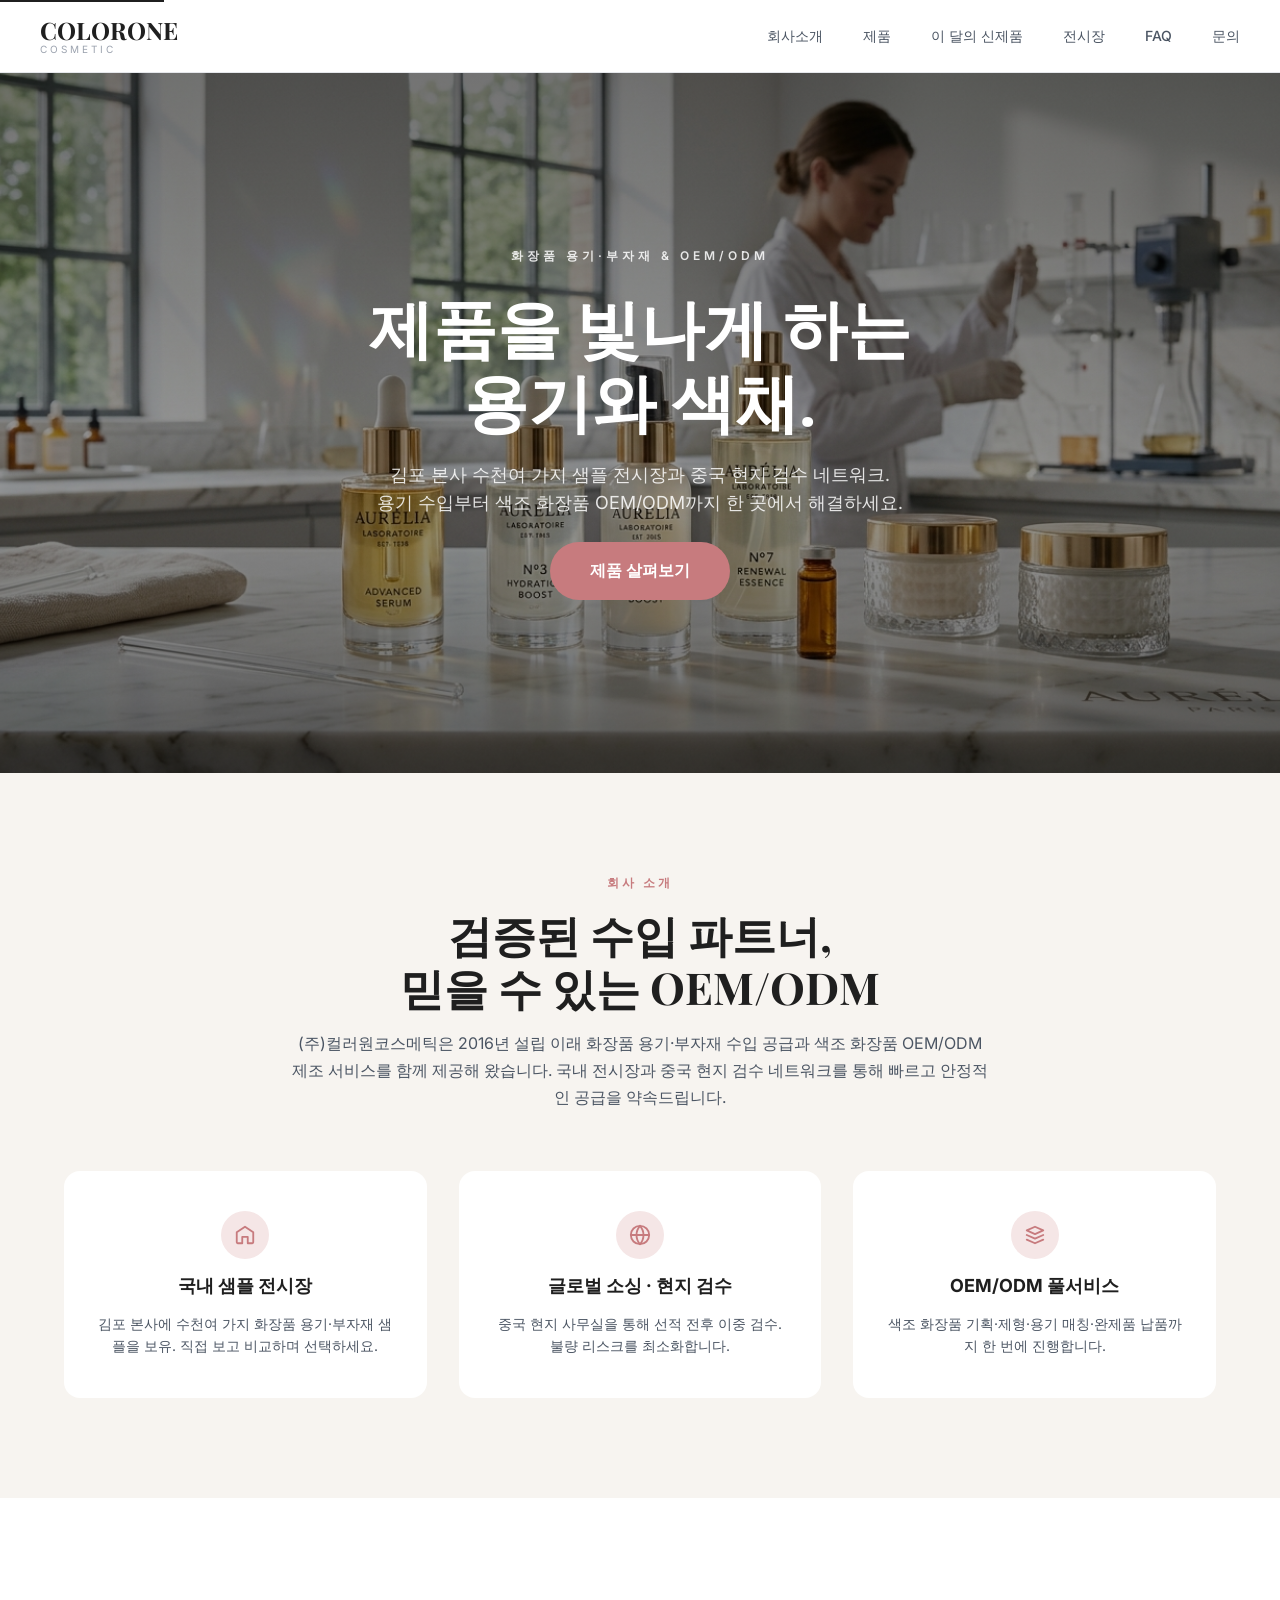
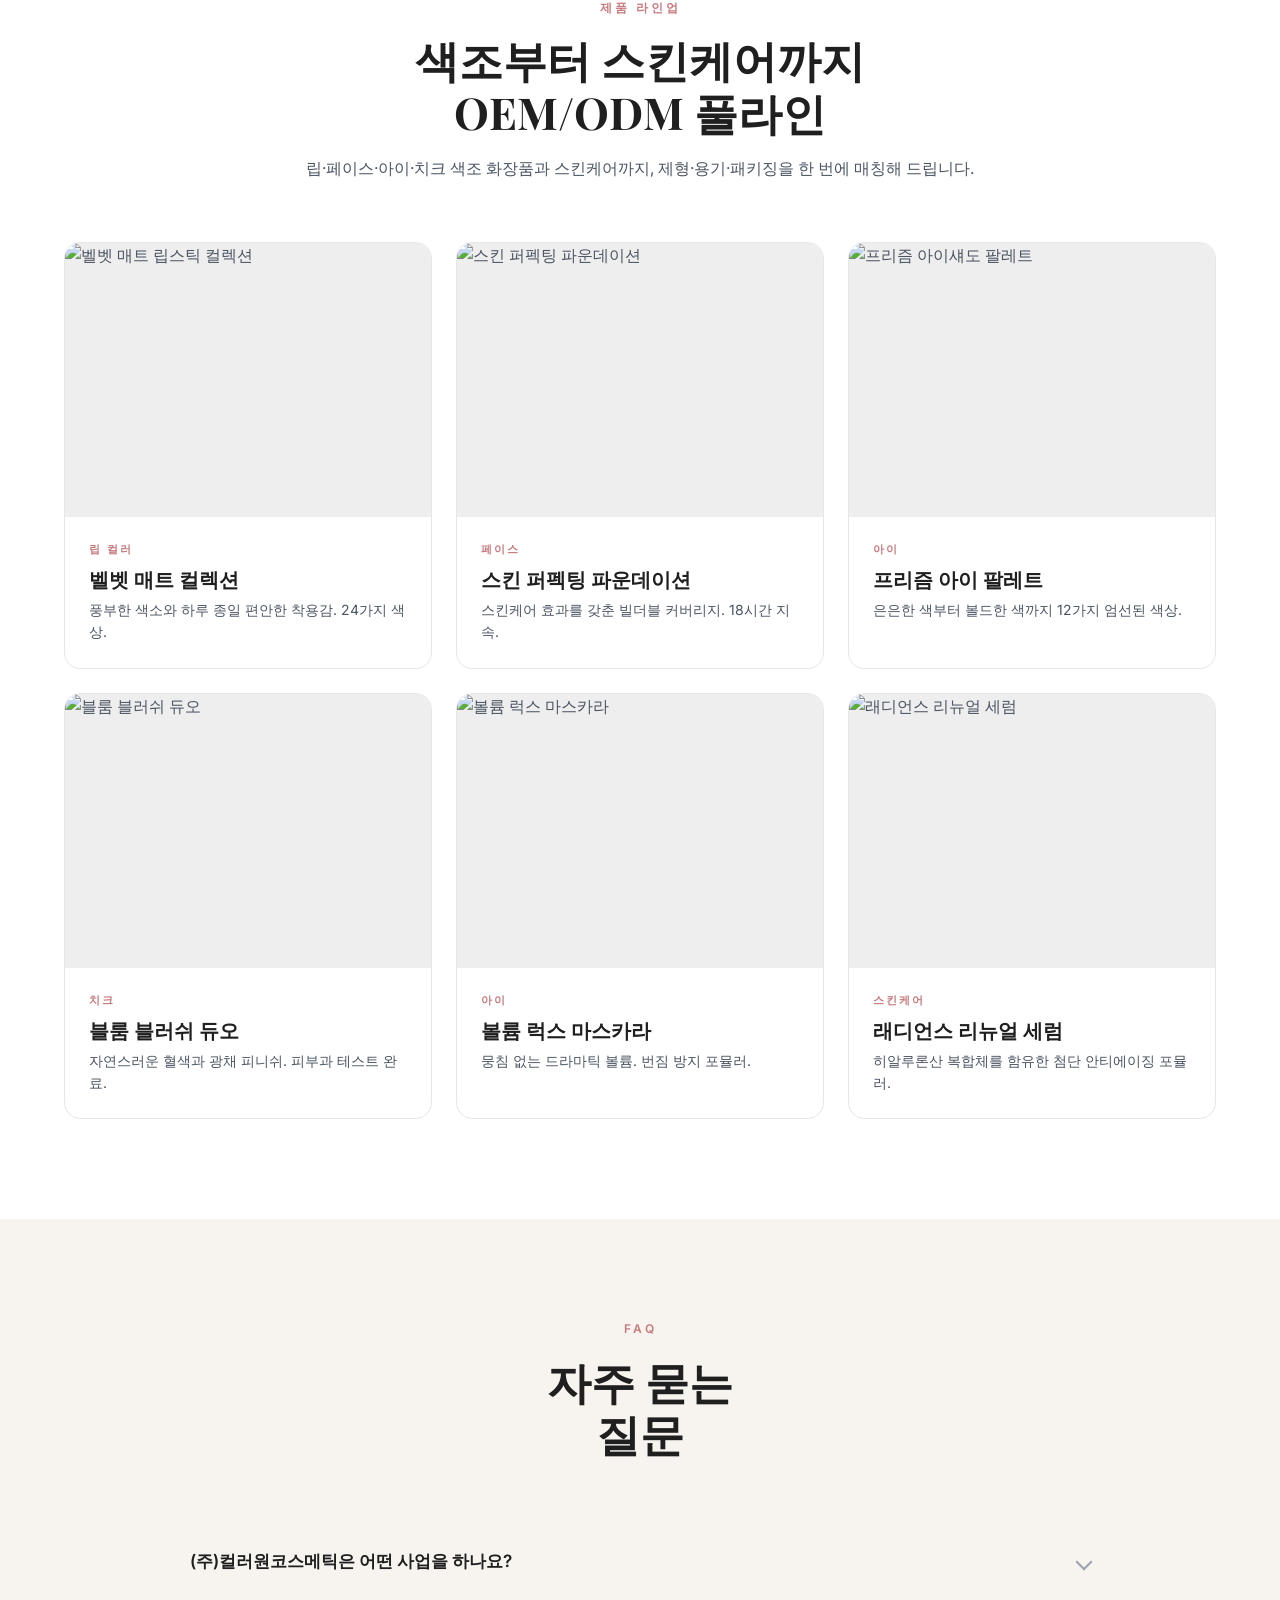
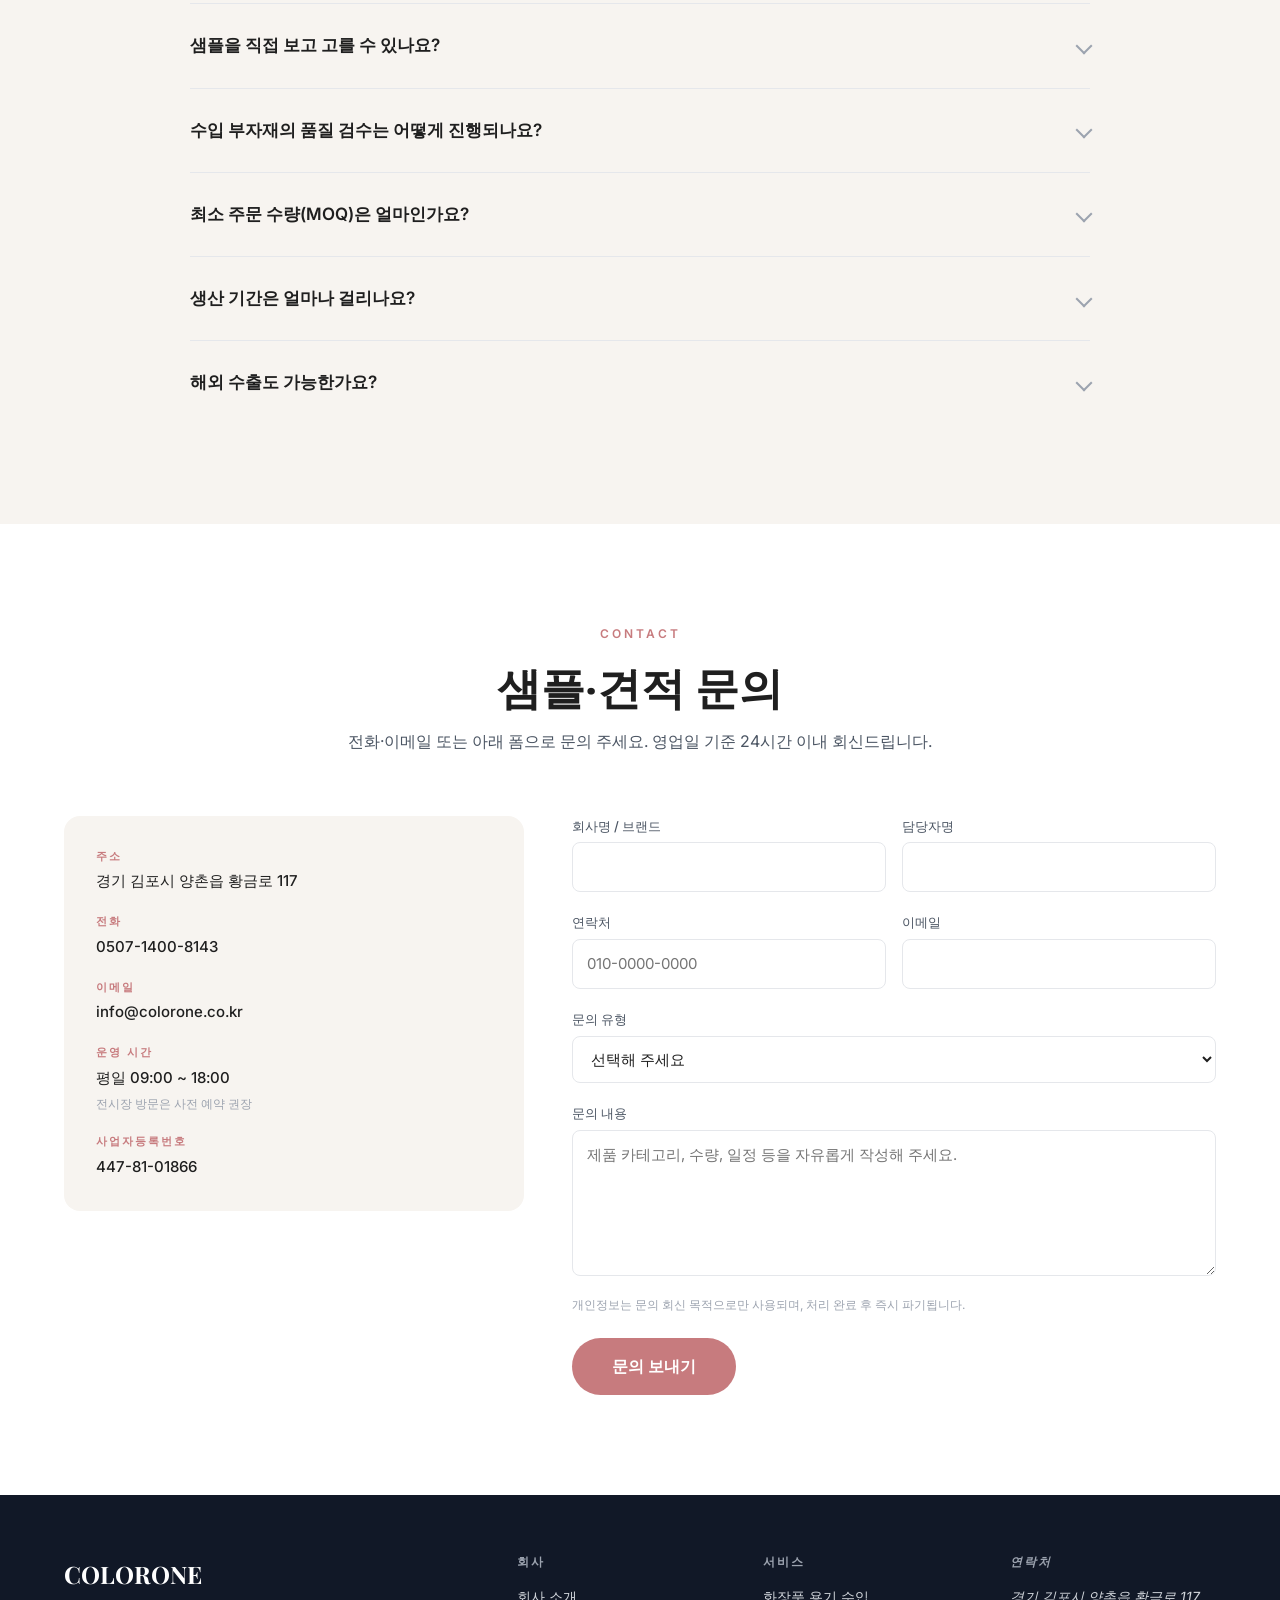
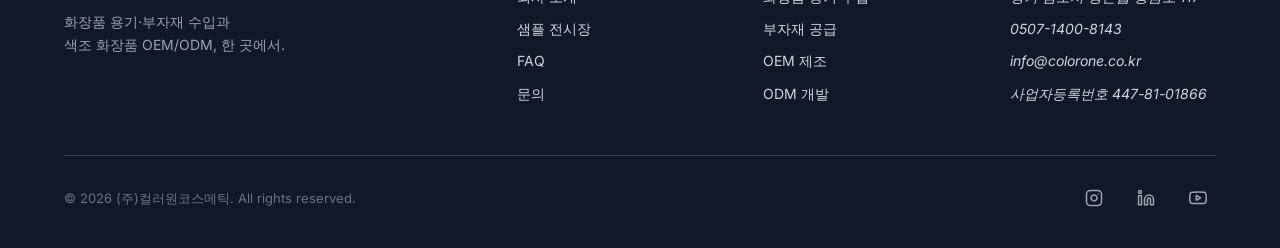
==== commit c484ea63: "홈페이지 정리: colorone.html → index.html, 구 페이지 _backup/ 격리 - 기존 index/about/contact/products.html → _bac" ====
--- a/index.html
+++ b/index.html
@@ -1,79 +1,112 @@
 <!DOCTYPE html>
 <html lang="ko">
 <head>
-  <meta charset="UTF-8">
-  <meta name="viewport" content="width=device-width, initial-scale=1.0">
-  <meta name="description" content="컬러원코스메틱 - 화장품 용기 및 부자재 전문 기업. 유리병, 플라스틱 용기, 에어리스 용기, 펌프, 캡 등 다양한 화장품 부자재를 공급합니다. MOQ 500개부터 가능.">
-  <meta name="keywords" content="화장품용기, 화장품부자재, 유리병, 에어리스용기, 플라스틱용기, 펌프, 화장품캡, OEM, ODM, 컬러원코스메틱">
-  <meta name="robots" content="index, follow">
-  <link rel="canonical" href="https://colorone-cos.com/">
+  <meta charset="UTF-8" />
+  <meta name="viewport" content="width=device-width, initial-scale=1.0" />
+  <meta name="theme-color" content="#1f1f1f" />
+
+  <!-- Primary SEO -->
+  <title>(주)컬러원코스메틱 | 화장품 용기·부자재 수입 · OEM/ODM 전문</title>
+  <meta name="description" content="(주)컬러원코스메틱은 화장품 용기 및 부자재 전문 수입사이자 색조 화장품 OEM/ODM 제조 파트너입니다. 김포 본사에 수천여 가지 용기·부자재 샘플을 보유한 전시장을 운영하며, 중국 현지 사무실을 통해 선적 전후 검수를 진행합니다." />
+  <meta name="keywords" content="화장품용기, 화장품부자재, 화장품 OEM, 화장품 ODM, 색조화장품, 유리용기, 에어리스용기, 플라스틱용기, 펌프, 캡, 튜브, 샘플전시장, 김포 화장품, 컬러원코스메틱" />
+  <meta name="author" content="(주)컬러원코스메틱 (Colorone Cosmetic Co., Ltd.)" />
+  <meta name="robots" content="index, follow, max-image-preview:large" />
+  <link rel="canonical" href="https://colorone.co.kr/" />
+
+  <!-- GEO meta tags (경기 김포시 양촌읍) -->
+  <meta name="geo.region" content="KR-41" />
+  <meta name="geo.placename" content="Gimpo, Gyeonggi-do, South Korea" />
+  <meta name="geo.position" content="37.6225;126.6395" />
+  <meta name="ICBM" content="37.6225, 126.6395" />
 
   <!-- Open Graph -->
-  <meta property="og:type" content="website">
-  <meta property="og:url" content="https://colorone-cos.com/">
-  <meta property="og:title" content="컬러원코스메틱 | 화장품 용기 & 부자재 전문">
-  <meta property="og:description" content="15년 경력의 화장품 용기 및 부자재 전문기업. 유리병, 에어리스 용기, 플라스틱 용기, 펌프·캡 등 200여 종. MOQ 500개부터 OEM/ODM 가능.">
-  <meta property="og:site_name" content="컬러원코스메틱">
-  <meta property="og:locale" content="ko_KR">
-
-  <!-- Twitter Card -->
-  <meta name="twitter:card" content="summary">
-  <meta name="twitter:title" content="컬러원코스메틱 | 화장품 용기 & 부자재 전문">
-  <meta name="twitter:description" content="15년 경력의 화장품 용기 및 부자재 전문기업. MOQ 500개부터 OEM/ODM 가능.">
-
-  <title>컬러원코스메틱 | 화장품 용기 & 부자재 전문</title>
-
-  <!-- JSON-LD: LocalBusiness -->
+  <meta property="og:type" content="website" />
+  <meta property="og:site_name" content="(주)컬러원코스메틱" />
+  <meta property="og:title" content="(주)컬러원코스메틱 | 화장품 용기·부자재 수입 · OEM/ODM" />
+  <meta property="og:description" content="수천여 가지 샘플 전시장 · 중국 현지 검수 · 색조 화장품 OEM/ODM 풀서비스." />
+  <meta property="og:url" content="https://colorone.co.kr/" />
+  <meta property="og:locale" content="ko_KR" />
+  <meta property="og:image" content="https://colorone.co.kr/images/generated-1777512834139.png" />
+
+  <!-- Twitter -->
+  <meta name="twitter:card" content="summary_large_image" />
+  <meta name="twitter:title" content="(주)컬러원코스메틱 | 화장품 용기·부자재 · OEM/ODM" />
+  <meta name="twitter:description" content="화장품 용기·부자재 수입 + 색조 화장품 OEM/ODM. 김포 샘플 전시장 운영." />
+  <meta name="twitter:image" content="https://colorone.co.kr/images/generated-1777512834139.png" />
+
+  <!-- Preconnect / Fonts -->
+  <link rel="preconnect" href="https://fonts.googleapis.com" />
+  <link rel="preconnect" href="https://fonts.gstatic.com" crossorigin />
+  <link rel="stylesheet" href="https://fonts.googleapis.com/css2?family=Inter:wght@400;500;600;700&family=Playfair+Display:wght@700&display=swap" />
+
+  <!-- Stylesheet (new, dedicated) -->
+  <link rel="stylesheet" href="./assets/css/colorone.css" />
+
+  <!-- JSON-LD: Organization (SEO) -->
+  <script type="application/ld+json">
+  {
+    "@context": "https://schema.org",
+    "@type": "Organization",
+    "name": "(주)컬러원코스메틱",
+    "legalName": "(주)컬러원코스메틱",
+    "alternateName": ["Colorone Cosmetic", "컬러원 코스메틱"],
+    "url": "https://colorone.co.kr",
+    "logo": "https://colorone.co.kr/images/generated-1777512834139.png",
+    "description": "화장품 용기 및 부자재 전문 수입사이자 색조 화장품 OEM/ODM 제조 파트너. 김포 본사에 수천여 가지 샘플 전시장을 운영하며, 중국 현지 사무실을 통해 선적 전후 검수를 진행합니다.",
+    "foundingDate": "2016-03",
+    "taxID": "447-81-01866",
+    "founder": { "@type": "Person", "name": "권도봉" },
+    "numberOfEmployees": { "@type": "QuantitativeValue", "value": 6 },
+    "sameAs": [],
+    "contactPoint": {
+      "@type": "ContactPoint",
+      "telephone": "+82-507-1400-8143",
+      "contactType": "sales",
+      "email": "info@colorone.co.kr",
+      "areaServed": ["KR", "CN", "VN", "RU"],
+      "availableLanguage": ["Korean", "English", "Chinese"]
+    }
+  }
+  </script>
+
+  <!-- JSON-LD: LocalBusiness (GEO) -->
   <script type="application/ld+json">
   {
     "@context": "https://schema.org",
     "@type": "LocalBusiness",
-    "name": "컬러원코스메틱",
-    "alternateName": "ColorOne Cosmetics",
-    "description": "화장품 용기 및 부자재 전문 기업. 유리병, 에어리스 용기, 플라스틱 용기, 펌프, 캡, 튜브 등을 공급합니다.",
-    "url": "https://colorone-cos.com",
-    "telephone": "02-555-1234",
-    "faxNumber": "02-555-1235",
-    "email": "info@colorone-cos.com",
-    "foundingDate": "2008",
+    "@id": "https://colorone.co.kr/#localbusiness",
+    "name": "(주)컬러원코스메틱",
+    "image": "https://colorone.co.kr/images/generated-1777512834139.png",
+    "url": "https://colorone.co.kr",
+    "telephone": "+82-507-1400-8143",
+    "email": "info@colorone.co.kr",
+    "taxID": "447-81-01866",
+    "priceRange": "$$",
     "address": {
       "@type": "PostalAddress",
-      "streetAddress": "논현로 123 컬러원빌딩 3층",
-      "addressLocality": "강남구",
-      "addressRegion": "서울특별시",
-      "postalCode": "06230",
+      "streetAddress": "양촌읍 황금로 117",
+      "addressLocality": "김포시",
+      "addressRegion": "경기도",
+      "postalCode": "10049",
       "addressCountry": "KR"
     },
-    "openingHoursSpecification": [
-      {
-        "@type": "OpeningHoursSpecification",
-        "dayOfWeek": ["Monday","Tuesday","Wednesday","Thursday","Friday"],
-        "opens": "09:00",
-        "closes": "18:00"
-      }
-    ],
-    "hasOfferCatalog": {
-      "@type": "OfferCatalog",
-      "name": "화장품 용기 & 부자재",
-      "itemListElement": [
-        { "@type": "Offer", "itemOffered": { "@type": "Product", "name": "유리 용기" } },
-        { "@type": "Offer", "itemOffered": { "@type": "Product", "name": "에어리스 용기" } },
-        { "@type": "Offer", "itemOffered": { "@type": "Product", "name": "플라스틱 용기" } },
-        { "@type": "Offer", "itemOffered": { "@type": "Product", "name": "펌프 & 디스펜서" } },
-        { "@type": "Offer", "itemOffered": { "@type": "Product", "name": "캡 & 클로저" } },
-        { "@type": "Offer", "itemOffered": { "@type": "Product", "name": "튜브 & 스포이드" } }
-      ]
-    }
-  }
-  </script>
-
-  <!-- JSON-LD: WebSite (사이트 검색 지원) -->
-  <script type="application/ld+json">
-  {
-    "@context": "https://schema.org",
-    "@type": "WebSite",
-    "name": "컬러원코스메틱",
-    "url": "https://colorone-cos.com"
+    "geo": {
+      "@type": "GeoCoordinates",
+      "latitude": 37.6225,
+      "longitude": 126.6395
+    },
+    "openingHoursSpecification": [{
+      "@type": "OpeningHoursSpecification",
+      "dayOfWeek": ["Monday","Tuesday","Wednesday","Thursday","Friday"],
+      "opens": "09:00",
+      "closes": "18:00"
+    }],
+    "areaServed": [
+      { "@type": "Country", "name": "Republic of Korea" },
+      { "@type": "Country", "name": "China" },
+      { "@type": "Country", "name": "Vietnam" },
+      { "@type": "Country", "name": "Russia" }
+    ]
   }
   </script>
 
@@ -85,373 +118,494 @@
     "mainEntity": [
       {
         "@type": "Question",
-        "name": "화장품 용기 최소 발주 수량(MOQ)은 얼마인가요?",
+        "name": "(주)컬러원코스메틱은 어떤 사업을 하나요?",
         "acceptedAnswer": {
           "@type": "Answer",
-          "text": "제품 종류에 따라 다르며, 일반 플라스틱·유리 용기는 500개부터, OEM/ODM 맞춤 제작 및 특수 용기는 1,000개부터 가능합니다."
+          "text": "(주)컬러원코스메틱은 화장품 용기 및 부자재 전문 수입사이자 색조 화장품 OEM/ODM 제조 파트너입니다. 유리·플라스틱·에어리스 용기, 펌프·캡·튜브 등 다양한 부자재 수입 공급과 함께 립·페이스·아이·치크 색조 화장품의 OEM/ODM 풀서비스를 제공합니다."
         }
       },
       {
         "@type": "Question",
-        "name": "샘플 제작 기간이 얼마나 걸리나요?",
+        "name": "샘플을 직접 보고 고를 수 있나요?",
         "acceptedAnswer": {
           "@type": "Answer",
-          "text": "기존 재고 샘플은 1~2일, 커스터마이징 샘플은 평균 3~5 영업일 내 제작 가능합니다."
+          "text": "네. 경기 김포 본사에 수천여 가지 화장품 용기·부자재 샘플을 보유한 국내 전시장을 운영하고 있어, 방문하시면 실물 샘플을 직접 비교·선택하실 수 있습니다."
         }
       },
       {
         "@type": "Question",
-        "name": "OEM/ODM 맞춤 제작이 가능한가요?",
+        "name": "수입 부자재의 품질 검수는 어떻게 진행되나요?",
         "acceptedAnswer": {
           "@type": "Answer",
-          "text": "네, 가능합니다. 브랜드 로고 각인, 전용 컬러 도장, 특수 코팅, 독자적인 용기 형태 개발까지 OEM/ODM 전 과정을 지원합니다."
+          "text": "중국 현지 사무실을 통해 선적 전후 이중 검수를 진행합니다. 생산 단계 검수 → 선적 전 출하 검사 → 입고 후 국내 재검수 프로세스로 불량 리스크를 최소화합니다."
         }
       },
       {
         "@type": "Question",
-        "name": "에어리스 용기란 무엇인가요?",
+        "name": "최소 주문 수량(MOQ)은 얼마인가요?",
         "acceptedAnswer": {
           "@type": "Answer",
-          "text": "에어리스 용기는 용기 내부에 공기가 들어가지 않는 구조로, 내용물이 산화·변질되는 것을 막습니다. 비타민C, 레티놀 등 산화에 민감한 고기능성 성분이 담긴 화장품에 주로 사용됩니다."
+          "text": "표준 MOQ는 대부분의 제품 카테고리에서 SKU당 10,000개입니다."
         }
       },
       {
         "@type": "Question",
-        "name": "로고 각인과 커스텀 컬러 적용이 가능한가요?",
+        "name": "생산 기간은 얼마나 걸리나요?",
         "acceptedAnswer": {
           "@type": "Answer",
-          "text": "네, 실크 인쇄, UV 코팅, 핫스탬핑, 레이저 각인 등 다양한 후가공이 가능합니다. 별도 문의를 통해 브랜드에 맞는 방법을 상담해 드립니다."
+          "text": "본생산 기간은 발주 확정 후 약 45~50일이 소요됩니다."
         }
       },
       {
         "@type": "Question",
-        "name": "친환경 용기도 취급하나요?",
+        "name": "맞춤형 제형 개발이 가능한가요?",
         "acceptedAnswer": {
           "@type": "Answer",
-          "text": "네, 재활용 PET(rPET), 사탕수수 유래 바이오 플라스틱, FSC 인증 종이 소재 등 친환경 용기 라인을 운영하고 있습니다."
+          "text": "가능합니다. R&D팀이 브랜드 비전에 맞는 텍스처, 색소, 피니쉬, 향료, 활성 성분을 맞춤 설정해 고유한 제품을 개발합니다."
         }
       }
     ]
   }
   </script>
 
-  <link rel="preconnect" href="https://fonts.googleapis.com">
-  <link href="https://fonts.googleapis.com/css2?family=Noto+Sans+KR:wght@300;400;500;700;900&display=swap" rel="stylesheet">
-  <link rel="stylesheet" href="assets/css/base.css">
-  <link rel="stylesheet" href="assets/css/style.css">
+  <!-- JSON-LD: BreadcrumbList -->
+  <script type="application/ld+json">
+  {
+    "@context": "https://schema.org",
+    "@type": "BreadcrumbList",
+    "itemListElement": [
+      { "@type": "ListItem", "position": 1, "name": "홈", "item": "https://colorone.co.kr/" },
+      { "@type": "ListItem", "position": 2, "name": "(주)컬러원코스메틱", "item": "https://colorone.co.kr/" }
+    ]
+  }
+  </script>
 </head>
 <body>
-
-  <!-- NAV -->
-  <nav class="nav">
-    <div class="nav__container">
-      <a href="index.html" class="nav__logo">
-        <div class="nav__logo-main">
-          <span class="nav__logo-color">Color</span><span class="nav__logo-one">One</span>
-        </div>
-        <div class="nav__logo-sub">Cosmetics</div>
+  <a class="skip-link" href="#main">본문으로 건너뛰기</a>
+
+  <!-- ============== Header ============== -->
+  <header class="site-header" role="banner">
+    <div class="container nav">
+      <a class="brand" href="/" aria-label="컬러원 코스메틱 홈">
+        <span class="brand-name">COLORONE</span>
+        <span class="brand-sub">COSMETIC</span>
       </a>
-      <input type="checkbox" id="nav-toggle" class="nav-toggle">
-      <label for="nav-toggle" class="hamburger" aria-label="메뉴 열기">
-        <span></span><span></span><span></span>
-      </label>
-      <ul class="nav__menu">
-        <li><a href="index.html" class="active">홈</a></li>
-        <li><a href="about.html">회사소개</a></li>
-        <li><a href="products.html">제품안내</a></li>
-        <li><a href="contact.html" class="nav__cta">문의하기</a></li>
-      </ul>
+
+      <nav class="primary-nav" aria-label="주요 메뉴">
+        <button
+          class="nav-toggle"
+          type="button"
+          aria-expanded="false"
+          aria-controls="primary-menu"
+          aria-label="메뉴 열기"
+        >
+          <span></span>
+        </button>
+        <ul id="primary-menu" class="nav-links">
+          <li><a href="#about">회사소개</a></li>
+          <li><a href="/products/">제품</a></li>
+          <li><a href="/new/">이 달의 신제품</a></li>
+          <li><a href="#showroom">전시장</a></li>
+          <li><a href="#faq">FAQ</a></li>
+          <li><a href="#contact">문의</a></li>
+        </ul>
+      </nav>
     </div>
-  </nav>
-
-  <!-- HERO -->
-  <section class="hero">
-    <div class="hero__bg-circle-1"></div>
-    <div class="hero__bg-circle-2"></div>
-    <div class="hero__bg-text">COLOR</div>
-    <div class="hero__container">
-      <div class="hero__content">
-        <div class="hero__label">화장품 용기 & 부자재 전문기업</div>
-        <h1 class="hero__title">
-          브랜드의 가치를<br>
-          <em>용기에 담습니다</em>
-        </h1>
-        <p class="hero__desc">
-          컬러원코스메틱은 15년 이상의 경험을 바탕으로 화장품 용기 및 부자재를 전문으로 공급합니다.
-          유리병부터 에어리스 용기까지, 브랜드의 아이덴티티를 완성하는 파트너입니다.
+  </header>
+
+  <main id="main">
+    <!-- ============== Hero ============== -->
+    <section class="hero" aria-labelledby="hero-title">
+      <div class="hero-inner">
+        <p class="eyebrow">화장품 용기·부자재 &amp; OEM/ODM</p>
+        <h1 class="hero-title" id="hero-title">제품을 빛나게 하는<br />용기와 색채.</h1>
+        <p class="hero-subtitle">
+          김포 본사 수천여 가지 샘플 전시장과 중국 현지 검수 네트워크.<br />
+          용기 수입부터 색조 화장품 OEM/ODM까지 한 곳에서 해결하세요.
         </p>
-        <div class="hero__actions">
-          <a href="products.html" class="btn btn--primary">제품 보기</a>
-          <a href="contact.html" class="btn btn--outline">샘플 문의</a>
-        </div>
-        <div class="hero__stats">
-          <div class="hero__stat">
-            <div class="hero__stat-number">15<span>+</span></div>
-            <div class="hero__stat-label">업력(년)</div>
-          </div>
-          <div class="hero__stat">
-            <div class="hero__stat-number">500<span>+</span></div>
-            <div class="hero__stat-label">거래 브랜드</div>
-          </div>
-          <div class="hero__stat">
-            <div class="hero__stat-number">200<span>+</span></div>
-            <div class="hero__stat-label">제품 라인업</div>
-          </div>
+        <a class="btn btn-primary" href="#products">제품 살펴보기</a>
+      </div>
+    </section>
+
+    <!-- ============== About ============== -->
+    <section id="about" class="section section-light" aria-labelledby="about-title">
+      <div class="container">
+        <header class="section-header">
+          <p class="section-eyebrow">회사 소개</p>
+          <h2 class="section-title" id="about-title">검증된 수입 파트너,<br />믿을 수 있는 OEM/ODM</h2>
+          <p class="section-lead">
+            (주)컬러원코스메틱은 2016년 설립 이래 화장품 용기·부자재 수입 공급과
+            색조 화장품 OEM/ODM 제조 서비스를 함께 제공해 왔습니다.
+            국내 전시장과 중국 현지 검수 네트워크를 통해 빠르고 안정적인 공급을 약속드립니다.
+          </p>
+        </header>
+
+        <div id="showroom" class="about-grid">
+          <article class="feature-card">
+            <span class="feature-icon" aria-hidden="true">
+              <svg viewBox="0 0 24 24" fill="none" stroke="currentColor" stroke-width="2" stroke-linecap="round" stroke-linejoin="round"><path d="M3 9l9-6 9 6v11a1 1 0 0 1-1 1h-5v-7H9v7H4a1 1 0 0 1-1-1z"/></svg>
+            </span>
+            <h3 class="feature-title">국내 샘플 전시장</h3>
+            <p class="feature-desc">김포 본사에 수천여 가지 화장품 용기·부자재 샘플을 보유. 직접 보고 비교하며 선택하세요.</p>
+          </article>
+
+          <article class="feature-card">
+            <span class="feature-icon" aria-hidden="true">
+              <svg viewBox="0 0 24 24" fill="none" stroke="currentColor" stroke-width="2" stroke-linecap="round" stroke-linejoin="round"><circle cx="12" cy="12" r="10"/><path d="M2 12h20"/><path d="M12 2a15 15 0 0 1 0 20"/><path d="M12 2a15 15 0 0 0 0 20"/></svg>
+            </span>
+            <h3 class="feature-title">글로벌 소싱 · 현지 검수</h3>
+            <p class="feature-desc">중국 현지 사무실을 통해 선적 전후 이중 검수. 불량 리스크를 최소화합니다.</p>
+          </article>
+
+          <article class="feature-card">
+            <span class="feature-icon" aria-hidden="true">
+              <svg viewBox="0 0 24 24" fill="none" stroke="currentColor" stroke-width="2" stroke-linecap="round" stroke-linejoin="round"><path d="M3 7l9-4 9 4-9 4-9-4z"/><path d="M3 12l9 4 9-4"/><path d="M3 17l9 4 9-4"/></svg>
+            </span>
+            <h3 class="feature-title">OEM/ODM 풀서비스</h3>
+            <p class="feature-desc">색조 화장품 기획·제형·용기 매칭·완제품 납품까지 한 번에 진행합니다.</p>
+          </article>
         </div>
       </div>
-      <div class="hero__visual">
-        <div class="hero__card">
-          <span class="hero__card-icon">🏭</span>
-          <div class="hero__card-title">OEM / ODM 가능</div>
-          <div class="hero__card-desc">소량부터 대량까지 맞춤 제작</div>
+    </section>
+
+    <!-- ============== Products ============== -->
+    <section id="products" class="section section-white" aria-labelledby="products-title">
+      <div class="container">
+        <header class="section-header">
+          <p class="section-eyebrow">제품 라인업</p>
+          <h2 class="section-title" id="products-title">색조부터 스킨케어까지<br />OEM/ODM 풀라인</h2>
+          <p class="section-lead">
+            립·페이스·아이·치크 색조 화장품과 스킨케어까지,
+            제형·용기·패키징을 한 번에 매칭해 드립니다.
+          </p>
+        </header>
+
+        <div class="product-grid">
+          <article class="product-card">
+            <div class="product-media">
+              <img
+                src="https://images.unsplash.com/photo-1680787378681-d6660b683a72?crop=entropy&cs=tinysrgb&fit=max&fm=jpg&q=80&w=1080"
+                alt="벨벳 매트 립스틱 컬렉션"
+                loading="lazy"
+              />
+            </div>
+            <div class="product-body">
+              <p class="product-cat">립 컬러</p>
+              <h3 class="product-name">벨벳 매트 컬렉션</h3>
+              <p class="product-desc">풍부한 색소와 하루 종일 편안한 착용감. 24가지 색상.</p>
+            </div>
+          </article>
+
+          <article class="product-card">
+            <div class="product-media">
+              <img
+                src="https://images.unsplash.com/photo-1551533257-bbd74dff1f8a?crop=entropy&cs=tinysrgb&fit=max&fm=jpg&q=80&w=1080"
+                alt="스킨 퍼펙팅 파운데이션"
+                loading="lazy"
+              />
+            </div>
+            <div class="product-body">
+              <p class="product-cat">페이스</p>
+              <h3 class="product-name">스킨 퍼펙팅 파운데이션</h3>
+              <p class="product-desc">스킨케어 효과를 갖춘 빌더블 커버리지. 18시간 지속.</p>
+            </div>
+          </article>
+
+          <article class="product-card">
+            <div class="product-media">
+              <img
+                src="https://images.unsplash.com/photo-1677076454785-289238e65d3e?crop=entropy&cs=tinysrgb&fit=max&fm=jpg&q=80&w=1080"
+                alt="프리즘 아이섀도 팔레트"
+                loading="lazy"
+              />
+            </div>
+            <div class="product-body">
+              <p class="product-cat">아이</p>
+              <h3 class="product-name">프리즘 아이 팔레트</h3>
+              <p class="product-desc">은은한 색부터 볼드한 색까지 12가지 엄선된 색상.</p>
+            </div>
+          </article>
+
+          <article class="product-card">
+            <div class="product-media">
+              <img
+                src="https://images.unsplash.com/photo-1665154683194-2ea667885b24?crop=entropy&cs=tinysrgb&fit=max&fm=jpg&q=80&w=1080"
+                alt="블룸 블러쉬 듀오"
+                loading="lazy"
+              />
+            </div>
+            <div class="product-body">
+              <p class="product-cat">치크</p>
+              <h3 class="product-name">블룸 블러쉬 듀오</h3>
+              <p class="product-desc">자연스러운 혈색과 광채 피니쉬. 피부과 테스트 완료.</p>
+            </div>
+          </article>
+
+          <article class="product-card">
+            <div class="product-media">
+              <img
+                src="https://images.unsplash.com/photo-1588683301867-c442a9ed1389?crop=entropy&cs=tinysrgb&fit=max&fm=jpg&q=80&w=1080"
+                alt="볼륨 럭스 마스카라"
+                loading="lazy"
+              />
+            </div>
+            <div class="product-body">
+              <p class="product-cat">아이</p>
+              <h3 class="product-name">볼륨 럭스 마스카라</h3>
+              <p class="product-desc">뭉침 없는 드라마틱 볼륨. 번짐 방지 포뮬러.</p>
+            </div>
+          </article>
+
+          <article class="product-card">
+            <div class="product-media">
+              <img
+                src="https://images.unsplash.com/photo-1739980737820-b6bb1a9b8456?crop=entropy&cs=tinysrgb&fit=max&fm=jpg&q=80&w=1080"
+                alt="래디언스 리뉴얼 세럼"
+                loading="lazy"
+              />
+            </div>
+            <div class="product-body">
+              <p class="product-cat">스킨케어</p>
+              <h3 class="product-name">래디언스 리뉴얼 세럼</h3>
+              <p class="product-desc">히알루론산 복합체를 함유한 첨단 안티에이징 포뮬러.</p>
+            </div>
+          </article>
         </div>
-        <div class="hero__card">
-          <span class="hero__card-icon">🫙</span>
-          <div class="hero__card-title">유리 용기</div>
-          <div class="hero__card-desc">프리미엄 유리병 & 자</div>
+      </div>
+    </section>
+
+    <!-- ============== FAQ ============== -->
+    <section id="faq" class="section section-light" aria-labelledby="faq-title">
+      <div class="container">
+        <header class="section-header">
+          <p class="section-eyebrow">FAQ</p>
+          <h2 class="section-title" id="faq-title">자주 묻는<br />질문</h2>
+        </header>
+
+        <div class="faq-list" itemscope itemtype="https://schema.org/FAQPage">
+          <details class="faq-item" itemscope itemprop="mainEntity" itemtype="https://schema.org/Question">
+            <summary itemprop="name">(주)컬러원코스메틱은 어떤 사업을 하나요?</summary>
+            <div itemscope itemprop="acceptedAnswer" itemtype="https://schema.org/Answer">
+              <p class="faq-answer" itemprop="text">
+                (주)컬러원코스메틱은 화장품 용기 및 부자재 전문 수입사이자 색조 화장품 OEM/ODM 제조 파트너입니다.
+                유리·플라스틱·에어리스 용기, 펌프·캡·튜브 등 다양한 부자재 수입 공급과 함께
+                립·페이스·아이·치크 색조 화장품의 OEM/ODM 풀서비스를 제공합니다.
+              </p>
+            </div>
+          </details>
+
+          <details class="faq-item" itemscope itemprop="mainEntity" itemtype="https://schema.org/Question">
+            <summary itemprop="name">샘플을 직접 보고 고를 수 있나요?</summary>
+            <div itemscope itemprop="acceptedAnswer" itemtype="https://schema.org/Answer">
+              <p class="faq-answer" itemprop="text">
+                네. 경기 김포 본사에 수천여 가지 화장품 용기·부자재 샘플을 보유한 국내 전시장을 운영하고 있어,
+                방문하시면 실물 샘플을 직접 비교·선택하실 수 있습니다. 방문 전 사전 예약을 권장드립니다.
+              </p>
+            </div>
+          </details>
+
+          <details class="faq-item" itemscope itemprop="mainEntity" itemtype="https://schema.org/Question">
+            <summary itemprop="name">수입 부자재의 품질 검수는 어떻게 진행되나요?</summary>
+            <div itemscope itemprop="acceptedAnswer" itemtype="https://schema.org/Answer">
+              <p class="faq-answer" itemprop="text">
+                중국 현지 사무실을 통해 선적 전후 이중 검수를 진행합니다.
+                생산 단계 검수 → 선적 전 출하 검사 → 입고 후 국내 재검수 프로세스로 불량 리스크를 최소화합니다.
+              </p>
+            </div>
+          </details>
+
+          <details class="faq-item" itemscope itemprop="mainEntity" itemtype="https://schema.org/Question">
+            <summary itemprop="name">최소 주문 수량(MOQ)은 얼마인가요?</summary>
+            <div itemscope itemprop="acceptedAnswer" itemtype="https://schema.org/Answer">
+              <p class="faq-answer" itemprop="text">
+                표준 MOQ는 대부분의 제품 카테고리에서 SKU당 10,000개입니다.
+                품목·사양에 따라 협의 가능하니 문의해 주세요.
+              </p>
+            </div>
+          </details>
+
+          <details class="faq-item" itemscope itemprop="mainEntity" itemtype="https://schema.org/Question">
+            <summary itemprop="name">생산 기간은 얼마나 걸리나요?</summary>
+            <div itemscope itemprop="acceptedAnswer" itemtype="https://schema.org/Answer">
+              <p class="faq-answer" itemprop="text">
+                본생산 기간은 발주 확정 후 약 45~50일이 소요됩니다.
+                물량·납품 시기는 사전 협의를 통해 조정 가능합니다.
+              </p>
+            </div>
+          </details>
+
+          <details class="faq-item" itemscope itemprop="mainEntity" itemtype="https://schema.org/Question">
+            <summary itemprop="name">해외 수출도 가능한가요?</summary>
+            <div itemscope itemprop="acceptedAnswer" itemtype="https://schema.org/Answer">
+              <p class="faq-answer" itemprop="text">
+                가능합니다. 현재 중국, 베트남, 러시아 등으로 화장품 용기·부자재 및 OEM/ODM 제품을 공급하고 있으며,
+                기타 국가도 문의 주시면 검토 후 안내드립니다.
+              </p>
+            </div>
+          </details>
         </div>
-        <div class="hero__card">
-          <span class="hero__card-icon">🧴</span>
-          <div class="hero__card-title">플라스틱 용기</div>
-          <div class="hero__card-desc">PP · PET · HDPE 소재</div>
+      </div>
+    </section>
+    <!-- ============== Contact ============== -->
+    <section id="contact" class="section section-white" aria-labelledby="contact-title">
+      <div class="container">
+        <header class="section-header">
+          <p class="section-eyebrow">Contact</p>
+          <h2 class="section-title" id="contact-title">샘플·견적 문의</h2>
+          <p class="section-lead">
+            전화·이메일 또는 아래 폼으로 문의 주세요. 영업일 기준 24시간 이내 회신드립니다.
+          </p>
+        </header>
+
+        <div class="contact-grid">
+          <aside class="contact-info" aria-label="연락처 정보">
+            <div class="contact-info-item">
+              <span class="contact-info-label">주소</span>
+              <p class="contact-info-value">경기 김포시 양촌읍 황금로 117</p>
+            </div>
+            <div class="contact-info-item">
+              <span class="contact-info-label">전화</span>
+              <p class="contact-info-value"><a href="tel:+82-507-1400-8143">0507-1400-8143</a></p>
+            </div>
+            <div class="contact-info-item">
+              <span class="contact-info-label">이메일</span>
+              <p class="contact-info-value"><a href="mailto:info@colorone.co.kr">info@colorone.co.kr</a></p>
+            </div>
+            <div class="contact-info-item">
+              <span class="contact-info-label">운영 시간</span>
+              <p class="contact-info-value">평일 09:00 ~ 18:00<br /><span class="contact-info-sub">전시장 방문은 사전 예약 권장</span></p>
+            </div>
+            <div class="contact-info-item">
+              <span class="contact-info-label">사업자등록번호</span>
+              <p class="contact-info-value">447-81-01866</p>
+            </div>
+          </aside>
+
+          <form class="contact-form" action="mailto:info@colorone.co.kr" method="post" enctype="text/plain" aria-label="견적·샘플 문의 폼">
+            <div class="form-row">
+              <label class="form-field">
+                <span>회사명 / 브랜드</span>
+                <input type="text" name="company" required autocomplete="organization" />
+              </label>
+              <label class="form-field">
+                <span>담당자명</span>
+                <input type="text" name="name" required autocomplete="name" />
+              </label>
+            </div>
+            <div class="form-row">
+              <label class="form-field">
+                <span>연락처</span>
+                <input type="tel" name="phone" required autocomplete="tel" placeholder="010-0000-0000" />
+              </label>
+              <label class="form-field">
+                <span>이메일</span>
+                <input type="email" name="email" required autocomplete="email" />
+              </label>
+            </div>
+            <label class="form-field">
+              <span>문의 유형</span>
+              <select name="topic" required>
+                <option value="">선택해 주세요</option>
+                <option>화장품 용기·부자재 견적</option>
+                <option>OEM/ODM 제조 문의</option>
+                <option>전시장 방문 예약</option>
+                <option>샘플 요청</option>
+                <option>기타</option>
+              </select>
+            </label>
+            <label class="form-field">
+              <span>문의 내용</span>
+              <textarea name="message" rows="5" required placeholder="제품 카테고리, 수량, 일정 등을 자유롭게 작성해 주세요."></textarea>
+            </label>
+            <p class="form-note">개인정보는 문의 회신 목적으로만 사용되며, 처리 완료 후 즉시 파기됩니다.</p>
+            <button class="btn btn-primary" type="submit">문의 보내기</button>
+          </form>
         </div>
-        <div class="hero__card">
-          <span class="hero__card-icon">💨</span>
-          <div class="hero__card-title">에어리스 용기</div>
-          <div class="hero__card-desc">산화 방지 에어리스 펌프</div>
+      </div>
+    </section>
+  </main>
+
+  <!-- ============== Footer ============== -->
+  <footer class="site-footer" role="contentinfo">
+    <div class="container">
+      <div class="footer-top">
+        <div class="footer-brand">
+          <p class="footer-logo">COLORONE</p>
+          <p class="footer-tagline">
+            화장품 용기·부자재 수입과<br />
+            색조 화장품 OEM/ODM, 한 곳에서.
+          </p>
         </div>
-        <div class="hero__card">
-          <span class="hero__card-icon">🔩</span>
-          <div class="hero__card-title">캡 & 펌프</div>
-          <div class="hero__card-desc">다양한 클로저 & 디스펜서</div>
+
+        <nav class="footer-col" aria-label="회사">
+          <h2>회사</h2>
+          <ul>
+            <li><a href="#about">회사 소개</a></li>
+            <li><a href="#showroom">샘플 전시장</a></li>
+            <li><a href="#faq">FAQ</a></li>
+            <li><a href="#contact">문의</a></li>
+          </ul>
+        </nav>
+
+        <nav class="footer-col" aria-label="서비스">
+          <h2>서비스</h2>
+          <ul>
+            <li><a href="#products">화장품 용기 수입</a></li>
+            <li><a href="#products">부자재 공급</a></li>
+            <li><a href="#products">OEM 제조</a></li>
+            <li><a href="#products">ODM 개발</a></li>
+          </ul>
+        </nav>
+
+        <address class="footer-col" aria-label="연락처">
+          <h2>연락처</h2>
+          <ul>
+            <li>경기 김포시 양촌읍 황금로 117</li>
+            <li><a href="tel:+82-507-1400-8143">0507-1400-8143</a></li>
+            <li><a href="mailto:info@colorone.co.kr">info@colorone.co.kr</a></li>
+            <li>사업자등록번호 447-81-01866</li>
+          </ul>
+        </address>
+      </div>
+
+      <hr class="footer-divider" />
+
+      <div class="footer-bottom">
+        <p>&copy; 2026 (주)컬러원코스메틱. All rights reserved.</p>
+        <div class="footer-social" aria-label="소셜 미디어">
+          <a href="#" aria-label="Instagram">
+            <svg viewBox="0 0 24 24" fill="none" stroke="currentColor" stroke-width="2" stroke-linecap="round" stroke-linejoin="round"><rect x="2" y="2" width="20" height="20" rx="5" ry="5"/><path d="M16 11.37A4 4 0 1 1 12.63 8 4 4 0 0 1 16 11.37z"/><line x1="17.5" y1="6.5" x2="17.51" y2="6.5"/></svg>
+          </a>
+          <a href="#" aria-label="LinkedIn">
+            <svg viewBox="0 0 24 24" fill="none" stroke="currentColor" stroke-width="2" stroke-linecap="round" stroke-linejoin="round"><path d="M16 8a6 6 0 0 1 6 6v7h-4v-7a2 2 0 0 0-4 0v7h-4v-7a6 6 0 0 1 6-6z"/><rect x="2" y="9" width="4" height="12"/><circle cx="4" cy="4" r="2"/></svg>
+          </a>
+          <a href="#" aria-label="YouTube">
+            <svg viewBox="0 0 24 24" fill="none" stroke="currentColor" stroke-width="2" stroke-linecap="round" stroke-linejoin="round"><path d="M22.54 6.42a2.78 2.78 0 0 0-1.94-2C18.88 4 12 4 12 4s-6.88 0-8.6.46a2.78 2.78 0 0 0-1.94 2A29 29 0 0 0 1 11.75a29 29 0 0 0 .46 5.33A2.78 2.78 0 0 0 3.4 19c1.72.46 8.6.46 8.6.46s6.88 0 8.6-.46a2.78 2.78 0 0 0 1.94-2 29 29 0 0 0 .46-5.25 29 29 0 0 0-.46-5.33z"/><polygon points="9.75 15.02 15.5 11.75 9.75 8.48 9.75 15.02"/></svg>
+          </a>
         </div>
       </div>
     </div>
-  </section>
-
-  <!-- FEATURES -->
-  <section class="section section--soft">
-    <div class="container">
-      <div class="section__header">
-        <div class="section__label">왜 컬러원인가</div>
-        <h2 class="section__title">믿을 수 있는 부자재 파트너</h2>
-        <p class="section__desc">15년간 쌓아온 노하우로 고객의 브랜드 가치를 높이는 최적의 솔루션을 제공합니다.</p>
-      </div>
-      <div class="grid grid-4">
-        <div class="feature-card">
-          <div class="feature-card__icon">⚡</div>
-          <div>
-            <div class="feature-card__title">빠른 샘플 제작</div>
-            <p class="feature-card__desc">평균 3~5일 내 샘플 제작 완료. 빠른 의사결정을 지원합니다.</p>
-          </div>
-        </div>
-        <div class="feature-card">
-          <div class="feature-card__icon">📦</div>
-          <div>
-            <div class="feature-card__title">소량 발주 가능</div>
-            <p class="feature-card__desc">MOQ 500개부터 가능. 스타트업 브랜드도 부담 없이 시작하세요.</p>
-          </div>
-        </div>
-        <div class="feature-card">
-          <div class="feature-card__icon">🎨</div>
-          <div>
-            <div class="feature-card__title">맞춤 디자인</div>
-            <p class="feature-card__desc">브랜드 컬러, 로고 각인, 특수 코팅 등 커스터마이징 가능.</p>
-          </div>
-        </div>
-        <div class="feature-card">
-          <div class="feature-card__icon">✅</div>
-          <div>
-            <div class="feature-card__title">품질 보증</div>
-            <p class="feature-card__desc">ISO 9001 기반 품질 관리 시스템으로 균일한 품질을 보장합니다.</p>
-          </div>
-        </div>
-      </div>
-    </div>
-  </section>
-
-  <!-- PRODUCT PREVIEW -->
-  <section class="section">
-    <div class="container">
-      <div class="section__header">
-        <div class="section__label">주요 제품</div>
-        <h2 class="section__title">다양한 용기 라인업</h2>
-        <p class="section__desc">브랜드의 콘셉트에 맞는 최적의 용기를 찾아보세요.</p>
-      </div>
-      <div class="grid grid-3">
-        <div class="prod-preview-card">
-          <div class="prod-preview-card__thumb" style="background: linear-gradient(135deg, #e8f0fe 0%, #c5d8fd 100%);">🫙</div>
-          <div class="prod-preview-card__body">
-            <div class="prod-preview-card__cat">유리 용기</div>
-            <div class="prod-preview-card__name">프리미엄 유리병 시리즈</div>
-            <p class="prod-preview-card__desc">세럼, 에센스, 향수용 고급 유리 용기. 다양한 형태와 용량으로 제공됩니다.</p>
-          </div>
-        </div>
-        <div class="prod-preview-card">
-          <div class="prod-preview-card__thumb" style="background: linear-gradient(135deg, #fce4ec 0%, #f8bbd0 100%);">💨</div>
-          <div class="prod-preview-card__body">
-            <div class="prod-preview-card__cat">에어리스 용기</div>
-            <div class="prod-preview-card__name">에어리스 펌프 용기</div>
-            <p class="prod-preview-card__desc">산화 방지 에어리스 구조로 고기능성 화장품에 최적화된 용기입니다.</p>
-          </div>
-        </div>
-        <div class="prod-preview-card">
-          <div class="prod-preview-card__thumb" style="background: linear-gradient(135deg, #e8f5e9 0%, #c8e6c9 100%);">🧴</div>
-          <div class="prod-preview-card__body">
-            <div class="prod-preview-card__cat">플라스틱 용기</div>
-            <div class="prod-preview-card__name">플라스틱 용기 시리즈</div>
-            <p class="prod-preview-card__desc">PP, PET, HDPE 등 다양한 소재의 플라스틱 용기. 가성비 높은 선택.</p>
-          </div>
-        </div>
-      </div>
-      <div style="text-align: center; margin-top: 40px;">
-        <a href="products.html" class="btn btn--outline-dark">전체 제품 보기</a>
-      </div>
-    </div>
-  </section>
-
-  <!-- FAQ (AEO) -->
-  <section class="faq section--soft">
-    <div class="container">
-      <div class="section__header">
-        <div class="section__label">FAQ</div>
-        <h2 class="section__title">자주 묻는 질문</h2>
-        <p class="section__desc">제품 발주, 샘플, OEM/ODM에 관해 가장 많이 물어보시는 질문들을 모았습니다.</p>
-      </div>
-      <div class="faq-list">
-
-        <details class="faq-item">
-          <summary class="faq-question">
-            화장품 용기 최소 발주 수량(MOQ)은 얼마인가요?
-            <span class="faq-icon">+</span>
-          </summary>
-          <p class="faq-answer">
-            제품 종류에 따라 다르며, 일반 플라스틱·유리 용기는 <strong>500개부터</strong>, OEM/ODM 맞춤 제작 및 특수 용기는 <strong>1,000개부터</strong> 가능합니다. 소량 발주가 필요하신 경우 별도 상담을 통해 협의 가능합니다.
-          </p>
-        </details>
-
-        <details class="faq-item">
-          <summary class="faq-question">
-            샘플 제작 기간이 얼마나 걸리나요?
-            <span class="faq-icon">+</span>
-          </summary>
-          <p class="faq-answer">
-            기존 재고 샘플은 <strong>1~2 영업일</strong>, 컬러·각인 등 커스터마이징이 필요한 샘플은 <strong>평균 3~5 영업일</strong> 내 제작 가능합니다. 신규 금형이 필요한 완전 맞춤 제작은 별도 기간이 소요됩니다.
-          </p>
-        </details>
-
-        <details class="faq-item">
-          <summary class="faq-question">
-            OEM/ODM 맞춤 제작이 가능한가요?
-            <span class="faq-icon">+</span>
-          </summary>
-          <p class="faq-answer">
-            네, 가능합니다. 브랜드 로고 각인, 전용 컬러 도장, 특수 코팅(UV·핫스탬핑·레이저)부터 독자적인 용기 형태 개발까지 <strong>OEM/ODM 전 과정</strong>을 지원합니다. 기획 단계부터 상담을 권장드립니다.
-          </p>
-        </details>
-
-        <details class="faq-item">
-          <summary class="faq-question">
-            에어리스 용기란 무엇인가요?
-            <span class="faq-icon">+</span>
-          </summary>
-          <p class="faq-answer">
-            에어리스 용기는 용기 내부에 공기가 들어가지 않는 구조로, 내용물이 <strong>산화·변질되는 것을 방지</strong>합니다. 비타민C, 레티놀 등 산화에 민감한 고기능성 성분 화장품에 주로 사용되며, 잔여물을 최소화할 수 있어 고급 스킨케어 라인에 적합합니다.
-          </p>
-        </details>
-
-        <details class="faq-item">
-          <summary class="faq-question">
-            로고 각인과 커스텀 컬러 적용이 가능한가요?
-            <span class="faq-icon">+</span>
-          </summary>
-          <p class="faq-answer">
-            네, 실크 인쇄, UV 코팅, 핫스탬핑, 레이저 각인 등 <strong>다양한 후가공</strong>이 가능합니다. 수량과 소재에 따라 적합한 방법이 달라지므로 문의를 통해 상담해 드립니다.
-          </p>
-        </details>
-
-        <details class="faq-item">
-          <summary class="faq-question">
-            친환경 용기도 취급하나요?
-            <span class="faq-icon">+</span>
-          </summary>
-          <p class="faq-answer">
-            네, <strong>재활용 PET(rPET), 사탕수수 유래 바이오 플라스틱</strong> 등 친환경 소재 용기를 운영하고 있습니다. ESG 경영이나 친환경 브랜드 방향성에 맞는 제품을 추천해 드릴 수 있습니다.
-          </p>
-        </details>
-
-      </div>
-    </div>
-  </section>
-
-  <!-- CTA BANNER -->
-  <section class="cta-banner">
-    <div class="container">
-      <h2 class="cta-banner__title">지금 바로 샘플을 받아보세요</h2>
-      <p class="cta-banner__desc">제품 문의 및 샘플 요청은 언제든지 환영합니다. 전문 상담사가 빠르게 답변드립니다.</p>
-      <div class="cta-banner__actions">
-        <a href="contact.html" class="btn btn--outline">무료 샘플 신청</a>
-        <a href="tel:02-555-1234" class="btn btn--gold">02-555-1234</a>
-      </div>
-    </div>
-  </section>
-
-  <!-- FOOTER -->
-  <footer class="footer">
-    <div class="container">
-      <div class="footer__grid">
-        <div>
-          <div class="footer__logo-main">
-            <span class="footer__logo-color">Color</span>One Cosmetics
-          </div>
-          <p class="footer__desc">
-            화장품 용기 및 부자재 전문 기업 컬러원코스메틱입니다.<br>
-            브랜드의 가치를 높이는 최적의 패키징 솔루션을 제공합니다.
-          </p>
-          <div class="footer__info-item">
-            <span class="footer__info-label">주소</span>
-            <span>서울특별시 강남구 논현로 123 컬러원빌딩 3층</span>
-          </div>
-          <div class="footer__info-item">
-            <span class="footer__info-label">TEL</span>
-            <span>02-555-1234</span>
-          </div>
-          <div class="footer__info-item">
-            <span class="footer__info-label">FAX</span>
-            <span>02-555-1235</span>
-          </div>
-          <div class="footer__info-item">
-            <span class="footer__info-label">EMAIL</span>
-            <span>info@colorone-cos.com</span>
-          </div>
-        </div>
-        <div>
-          <div class="footer__col-title">메뉴</div>
-          <ul class="footer__links">
-            <li><a href="index.html">홈</a></li>
-            <li><a href="about.html">회사소개</a></li>
-            <li><a href="products.html">제품안내</a></li>
-            <li><a href="contact.html">문의하기</a></li>
-          </ul>
-        </div>
-        <div>
-          <div class="footer__col-title">제품 카테고리</div>
-          <ul class="footer__links">
-            <li><a href="products.html">유리 용기</a></li>
-            <li><a href="products.html">플라스틱 용기</a></li>
-            <li><a href="products.html">에어리스 용기</a></li>
-            <li><a href="products.html">펌프 & 디스펜서</a></li>
-            <li><a href="products.html">캡 & 클로저</a></li>
-            <li><a href="products.html">튜브 & 스포이드</a></li>
-          </ul>
-        </div>
-      </div>
-      <div class="footer__bottom">
-        <span class="footer__copy">© 2024 컬러원코스메틱 주식회사. All rights reserved.</span>
-        <span class="footer__tagline">대표이사 박준혁 | 사업자등록번호 123-45-67890</span>
-      </div>
-    </div>
   </footer>
 
+  <script>
+    // Mobile nav toggle
+    (function () {
+      var btn = document.querySelector('.nav-toggle');
+      var menu = document.getElementById('primary-menu');
+      if (!btn || !menu) return;
+      btn.addEventListener('click', function () {
+        var open = menu.classList.toggle('is-open');
+        btn.setAttribute('aria-expanded', open ? 'true' : 'false');
+        btn.setAttribute('aria-label', open ? '메뉴 닫기' : '메뉴 열기');
+      });
+      menu.addEventListener('click', function (e) {
+        if (e.target.tagName === 'A' && menu.classList.contains('is-open')) {
+          menu.classList.remove('is-open');
+          btn.setAttribute('aria-expanded', 'false');
+          btn.setAttribute('aria-label', '메뉴 열기');
+        }
+      });
+    })();
+  </script>
 </body>
 </html>
--- a/assets/css/colorone.css
+++ b/assets/css/colorone.css
@@ -0,0 +1,812 @@
+/* ==========================================================================
+   Colorone Cosmetic – Landing page styles
+   Design source: colorone.pen
+   ========================================================================== */
+
+:root {
+  --bg-white: #ffffff;
+  --bg-light: #f7f4f0;
+  --dark: #1f1f1f;
+  --footer-dark: #111827;
+  --footer-divider: #374151;
+  --footer-text: #d1d5db;
+  --footer-muted: #9ca3af;
+  --footer-copy: #6b7280;
+  --body: #4b5563;
+  --muted: #9ca3af;
+  --border: #e5e7eb;
+  --accent: #c77b7e;
+  --accent-hover: #b56a6d;
+  --accent-light: #f5e6e6;
+
+  --font-serif: "Playfair Display", "Noto Serif KR", Georgia, serif;
+  --font-sans: "Inter", "Pretendard", "Noto Sans KR", system-ui, -apple-system, "Segoe UI", Roboto, sans-serif;
+
+  --radius-sm: 8px;
+  --radius-md: 16px;
+  --radius-pill: 9999px;
+
+  --shadow-sm: 0 1px 2px rgba(0, 0, 0, 0.04);
+  --shadow-md: 0 12px 32px rgba(31, 31, 31, 0.08);
+
+  --container: 1200px;
+}
+
+/* Reset */
+*,
+*::before,
+*::after { box-sizing: border-box; }
+
+html { scroll-behavior: smooth; -webkit-text-size-adjust: 100%; }
+
+body {
+  margin: 0;
+  font-family: var(--font-sans);
+  font-size: 16px;
+  line-height: 1.6;
+  color: var(--body);
+  background: var(--bg-white);
+  -webkit-font-smoothing: antialiased;
+  -moz-osx-font-smoothing: grayscale;
+}
+
+img, picture, video { max-width: 100%; height: auto; display: block; }
+a { color: inherit; text-decoration: none; }
+button { font: inherit; cursor: pointer; border: 0; background: none; color: inherit; }
+
+h1, h2, h3, h4 {
+  font-family: var(--font-serif);
+  color: var(--dark);
+  line-height: 1.2;
+  margin: 0;
+  font-weight: 700;
+}
+
+p { margin: 0; }
+ul { list-style: none; padding: 0; margin: 0; }
+
+/* Skip link for a11y */
+.skip-link {
+  position: absolute; top: -40px; left: 0;
+  background: var(--dark); color: #fff;
+  padding: 8px 16px; z-index: 999;
+}
+.skip-link:focus { top: 0; }
+
+/* Layout helpers */
+.container {
+  width: 100%;
+  max-width: var(--container);
+  margin: 0 auto;
+  padding: 0 24px;
+}
+
+/* ===================== Header / Nav ===================== */
+.site-header {
+  position: sticky;
+  top: 0;
+  z-index: 50;
+  background: rgba(255, 255, 255, 0.92);
+  backdrop-filter: saturate(180%) blur(8px);
+  border-bottom: 1px solid var(--border);
+}
+
+.nav {
+  display: flex;
+  align-items: center;
+  justify-content: space-between;
+  padding: 18px 0;
+}
+
+.brand { display: flex; flex-direction: column; gap: 2px; line-height: 1; }
+.brand-name {
+  font-family: var(--font-serif);
+  font-size: 24px;
+  font-weight: 700;
+  color: var(--dark);
+}
+.brand-sub {
+  font-size: 10px;
+  letter-spacing: 3px;
+  color: var(--muted);
+  text-transform: uppercase;
+}
+
+.nav-links {
+  display: flex;
+  gap: 40px;
+  font-size: 14px;
+  font-weight: 500;
+}
+.nav-links a { color: var(--body); transition: color .2s ease; }
+.nav-links a:hover, .nav-links a:focus { color: var(--accent); }
+
+.nav-toggle {
+  display: none;
+  width: 40px; height: 40px;
+  align-items: center; justify-content: center;
+  border-radius: 8px;
+}
+.nav-toggle span {
+  display: block;
+  width: 22px; height: 2px;
+  background: var(--dark);
+  position: relative;
+}
+.nav-toggle span::before,
+.nav-toggle span::after {
+  content: ""; position: absolute; left: 0;
+  width: 22px; height: 2px; background: var(--dark);
+}
+.nav-toggle span::before { top: -7px; }
+.nav-toggle span::after  { top: 7px;  }
+
+/* ===================== Hero ===================== */
+.hero {
+  position: relative;
+  min-height: 700px;
+  display: flex;
+  align-items: center;
+  justify-content: center;
+  color: #fff;
+  text-align: center;
+  background: #1f1f1f url("../../images/generated-1777512834139.png") center/cover no-repeat;
+  isolation: isolate;
+}
+.hero::before {
+  content: "";
+  position: absolute; inset: 0;
+  background: linear-gradient(180deg, rgba(0,0,0,.55) 0%, rgba(0,0,0,.4) 60%, rgba(0,0,0,.6) 100%);
+  z-index: -1;
+}
+
+.hero-inner {
+  display: flex;
+  flex-direction: column;
+  align-items: center;
+  gap: 24px;
+  padding: 120px 24px;
+  max-width: 800px;
+}
+
+.eyebrow {
+  font-size: 12px;
+  letter-spacing: 4px;
+  font-weight: 600;
+  text-transform: uppercase;
+  opacity: 0.85;
+}
+
+.hero-title {
+  font-size: clamp(36px, 6vw, 64px);
+  line-height: 1.15;
+  color: #fff;
+}
+
+.hero-subtitle {
+  font-size: clamp(15px, 1.6vw, 18px);
+  line-height: 1.6;
+  opacity: 0.85;
+  max-width: 600px;
+}
+
+/* ===================== Buttons ===================== */
+.btn {
+  display: inline-flex;
+  align-items: center;
+  justify-content: center;
+  gap: 8px;
+  padding: 16px 40px;
+  border-radius: var(--radius-pill);
+  font-weight: 600;
+  font-size: 16px;
+  transition: background-color .2s ease, transform .15s ease, box-shadow .2s ease;
+  white-space: nowrap;
+}
+.btn-primary {
+  background: var(--accent);
+  color: #fff;
+}
+.btn-primary:hover, .btn-primary:focus {
+  background: var(--accent-hover);
+  transform: translateY(-1px);
+  box-shadow: var(--shadow-md);
+}
+
+/* ===================== Section base ===================== */
+.section {
+  padding: 100px 0;
+}
+.section-light  { background: var(--bg-light); }
+.section-white  { background: var(--bg-white); }
+
+.section-header {
+  display: flex;
+  flex-direction: column;
+  align-items: center;
+  text-align: center;
+  gap: 16px;
+  margin-bottom: 60px;
+}
+.section-eyebrow {
+  font-size: 12px;
+  letter-spacing: 3px;
+  font-weight: 600;
+  color: var(--accent);
+  text-transform: uppercase;
+}
+.section-title {
+  font-size: clamp(28px, 4vw, 44px);
+  line-height: 1.2;
+}
+.section-lead {
+  font-size: 16px;
+  line-height: 1.7;
+  color: var(--body);
+  max-width: 700px;
+}
+
+/* ===================== About ===================== */
+.about-grid {
+  display: grid;
+  grid-template-columns: repeat(3, 1fr);
+  gap: 32px;
+}
+.feature-card {
+  background: var(--bg-white);
+  border-radius: var(--radius-md);
+  padding: 40px 32px;
+  text-align: center;
+  display: flex;
+  flex-direction: column;
+  align-items: center;
+  gap: 16px;
+  transition: transform .25s ease, box-shadow .25s ease;
+}
+.feature-card:hover {
+  transform: translateY(-4px);
+  box-shadow: var(--shadow-md);
+}
+.feature-icon {
+  width: 48px; height: 48px;
+  border-radius: var(--radius-pill);
+  background: var(--accent-light);
+  color: var(--accent);
+  display: inline-flex;
+  align-items: center; justify-content: center;
+}
+.feature-icon svg { width: 22px; height: 22px; }
+.feature-title {
+  font-family: var(--font-sans);
+  font-size: 18px;
+  font-weight: 700;
+  color: var(--dark);
+}
+.feature-desc {
+  font-size: 14px;
+  line-height: 1.6;
+  color: var(--body);
+}
+
+/* ===================== Products ===================== */
+.product-grid {
+  display: grid;
+  grid-template-columns: repeat(3, 1fr);
+  gap: 24px;
+}
+.product-card {
+  background: var(--bg-white);
+  border: 1px solid var(--border);
+  border-radius: var(--radius-md);
+  overflow: hidden;
+  display: flex;
+  flex-direction: column;
+  transition: transform .25s ease, box-shadow .25s ease, border-color .25s ease;
+}
+.product-card:hover {
+  transform: translateY(-4px);
+  box-shadow: var(--shadow-md);
+  border-color: transparent;
+}
+.product-media {
+  position: relative;
+  aspect-ratio: 4 / 3;
+  background: #eee;
+  overflow: hidden;
+}
+.product-media img {
+  width: 100%; height: 100%;
+  object-fit: cover;
+  transition: transform .5s ease;
+}
+.product-card:hover .product-media img { transform: scale(1.05); }
+
+.product-body {
+  padding: 24px;
+  display: flex;
+  flex-direction: column;
+  gap: 8px;
+}
+.product-cat {
+  font-size: 11px;
+  letter-spacing: 2px;
+  font-weight: 600;
+  color: var(--accent);
+  text-transform: uppercase;
+}
+.product-name {
+  font-family: var(--font-serif);
+  font-size: 20px;
+  font-weight: 700;
+  color: var(--dark);
+}
+.product-desc {
+  font-size: 14px;
+  line-height: 1.6;
+  color: var(--body);
+}
+
+/* ===================== FAQ ===================== */
+.faq-list {
+  max-width: 900px;
+  margin: 0 auto;
+}
+.faq-item {
+  border-bottom: 1px solid var(--border);
+}
+.faq-item:last-child { border-bottom: 0; }
+.faq-item summary {
+  list-style: none;
+  cursor: pointer;
+  padding: 28px 0;
+  display: flex;
+  align-items: center;
+  justify-content: space-between;
+  gap: 24px;
+  font-size: 17px;
+  font-weight: 600;
+  color: var(--dark);
+}
+.faq-item summary::-webkit-details-marker { display: none; }
+.faq-item summary::after {
+  content: "";
+  width: 12px; height: 12px;
+  border-right: 2px solid var(--muted);
+  border-bottom: 2px solid var(--muted);
+  transform: rotate(45deg);
+  transition: transform .25s ease;
+  flex-shrink: 0;
+}
+.faq-item[open] summary::after { transform: rotate(-135deg); }
+.faq-answer {
+  font-size: 15px;
+  line-height: 1.7;
+  color: var(--body);
+  padding: 0 0 28px;
+  max-width: 90%;
+}
+
+/* ===================== Footer ===================== */
+.site-footer {
+  background: var(--footer-dark);
+  color: var(--footer-text);
+  padding: 60px 0 32px;
+}
+.footer-top {
+  display: grid;
+  grid-template-columns: 2fr 1fr 1fr 1fr;
+  gap: 40px;
+  margin-bottom: 40px;
+}
+.footer-brand {
+  display: flex;
+  flex-direction: column;
+  gap: 16px;
+  max-width: 360px;
+}
+.footer-logo {
+  font-family: var(--font-serif);
+  font-size: 24px;
+  font-weight: 700;
+  color: #fff;
+}
+.footer-tagline {
+  font-size: 14px;
+  line-height: 1.7;
+  color: var(--footer-muted);
+}
+.footer-col h2 {
+  font-family: var(--font-sans);
+  font-size: 12px;
+  letter-spacing: 2px;
+  font-weight: 600;
+  color: var(--footer-muted);
+  text-transform: uppercase;
+  margin-bottom: 16px;
+}
+.footer-col li { margin-bottom: 10px; font-size: 14px; }
+.footer-col a:hover { color: #fff; }
+
+.footer-divider {
+  height: 1px;
+  background: var(--footer-divider);
+  border: 0;
+  margin-bottom: 24px;
+}
+.footer-bottom {
+  display: flex;
+  align-items: center;
+  justify-content: space-between;
+  gap: 24px;
+  font-size: 13px;
+  color: var(--footer-copy);
+}
+.footer-social {
+  display: flex;
+  gap: 16px;
+}
+.footer-social a {
+  display: inline-flex;
+  align-items: center; justify-content: center;
+  width: 36px; height: 36px;
+  border-radius: 50%;
+  color: var(--footer-muted);
+  transition: color .2s, background-color .2s;
+}
+.footer-social a:hover {
+  color: #fff;
+  background: rgba(255,255,255,.06);
+}
+.footer-social svg { width: 18px; height: 18px; }
+
+/* ===================== Responsive ===================== */
+@media (max-width: 960px) {
+  .section { padding: 72px 0; }
+  .section-header { margin-bottom: 40px; }
+
+  .about-grid { grid-template-columns: repeat(2, 1fr); }
+  .product-grid { grid-template-columns: repeat(2, 1fr); }
+
+  .footer-top {
+    grid-template-columns: 1fr 1fr;
+    row-gap: 32px;
+  }
+  .footer-brand { grid-column: 1 / -1; max-width: none; }
+}
+
+@media (max-width: 720px) {
+  .nav { padding: 14px 0; }
+  .nav-toggle { display: inline-flex; }
+  .nav-links {
+    display: none;
+    position: absolute;
+    top: 100%; left: 0; right: 0;
+    flex-direction: column;
+    gap: 0;
+    background: #fff;
+    border-bottom: 1px solid var(--border);
+    padding: 4px 0;
+    box-shadow: var(--shadow-md);
+  }
+  .nav-links.is-open { display: flex; }
+  .nav-links li { width: 100%; }
+  .nav-links a {
+    display: block;
+    width: 100%;
+    padding: 20px 24px;
+    font-size: 16px;
+    line-height: 1.4;
+    min-height: 56px;
+    border-bottom: 1px solid var(--border);
+  }
+  .nav-links li:last-child a { border-bottom: 0; }
+  .nav-links a:active { background: var(--bg-light); }
+
+  .hero { min-height: 560px; }
+  .hero-inner { padding: 96px 20px; gap: 18px; }
+
+  .about-grid { grid-template-columns: 1fr; gap: 16px; }
+  .product-grid { grid-template-columns: 1fr; gap: 16px; }
+  .product-body { padding: 20px; }
+
+  .footer-top { grid-template-columns: 1fr; gap: 28px; }
+  .footer-bottom {
+    flex-direction: column;
+    align-items: flex-start;
+    gap: 16px;
+  }
+}
+
+@media (max-width: 420px) {
+  .container { padding: 0 18px; }
+  .section { padding: 56px 0; }
+  .btn { padding: 14px 28px; font-size: 15px; }
+  .faq-item summary { padding: 22px 0; font-size: 16px; }
+}
+
+/* Reduced motion */
+@media (prefers-reduced-motion: reduce) {
+  *, *::before, *::after {
+    animation-duration: .001ms !important;
+    transition-duration: .001ms !important;
+    scroll-behavior: auto !important;
+  }
+}
+
+/* ==========================================================================
+   Catalog & Product detail pages
+   ========================================================================== */
+
+/* Page hero (small) */
+.page-hero {
+  padding: 80px 0 40px;
+  background: var(--bg-light);
+  text-align: center;
+}
+.page-hero h1 {
+  font-size: clamp(28px, 4vw, 40px);
+  margin-bottom: 12px;
+}
+.page-hero p { max-width: 640px; margin: 0 auto; }
+
+/* Breadcrumb */
+.breadcrumb {
+  font-size: 13px;
+  color: var(--muted);
+  padding: 16px 0;
+}
+.breadcrumb a { color: var(--muted); }
+.breadcrumb a:hover { color: var(--accent); }
+.breadcrumb [aria-current="page"] { color: var(--dark); }
+.breadcrumb-sep { margin: 0 8px; }
+
+/* Catalog filters */
+.catalog-filters {
+  display: flex;
+  flex-wrap: wrap;
+  gap: 8px;
+  margin-bottom: 32px;
+}
+.chip {
+  display: inline-flex;
+  align-items: center;
+  padding: 8px 16px;
+  border-radius: var(--radius-pill);
+  border: 1px solid var(--border);
+  background: var(--bg-white);
+  font-size: 13px;
+  color: var(--body);
+  transition: all .2s;
+}
+.chip:hover, .chip[aria-current="true"] {
+  background: var(--dark);
+  color: #fff;
+  border-color: var(--dark);
+}
+
+/* Product detail */
+.product-detail {
+  display: grid;
+  grid-template-columns: 1fr 1fr;
+  gap: 56px;
+  padding: 40px 0 80px;
+}
+.product-gallery {
+  position: sticky;
+  top: 88px;
+  align-self: start;
+}
+.product-gallery img {
+  width: 100%;
+  aspect-ratio: 4 / 5;
+  object-fit: cover;
+  border-radius: var(--radius-md);
+  background: var(--bg-light);
+}
+.product-meta-cat {
+  font-size: 12px;
+  letter-spacing: 2px;
+  font-weight: 600;
+  color: var(--accent);
+  text-transform: uppercase;
+  margin-bottom: 12px;
+}
+.product-meta-name {
+  font-family: var(--font-serif);
+  font-size: 32px;
+  margin-bottom: 12px;
+  line-height: 1.2;
+}
+.product-meta-sku {
+  font-size: 13px;
+  color: var(--muted);
+  margin-bottom: 24px;
+}
+.product-meta-summary {
+  font-size: 16px;
+  line-height: 1.7;
+  margin-bottom: 32px;
+}
+
+/* Spec table */
+.spec-table {
+  width: 100%;
+  border-collapse: collapse;
+  margin-bottom: 32px;
+}
+.spec-table th,
+.spec-table td {
+  padding: 14px 0;
+  text-align: left;
+  border-bottom: 1px solid var(--border);
+  font-size: 14px;
+  vertical-align: top;
+}
+.spec-table th {
+  width: 36%;
+  color: var(--muted);
+  font-weight: 500;
+}
+.spec-table td { color: var(--dark); }
+.spec-table tr:last-child th,
+.spec-table tr:last-child td { border-bottom: 0; }
+
+/* Inquiry CTA */
+.inquiry-box {
+  background: var(--bg-light);
+  border-radius: var(--radius-md);
+  padding: 24px;
+  display: flex;
+  flex-wrap: wrap;
+  gap: 16px;
+  align-items: center;
+  justify-content: space-between;
+}
+.inquiry-box p { font-weight: 600; color: var(--dark); }
+
+/* Related products */
+.related {
+  padding: 60px 0 100px;
+  background: var(--bg-light);
+}
+.related h2 {
+  font-size: 24px;
+  margin-bottom: 24px;
+}
+
+/* Monthly highlight banner */
+.month-banner {
+  background: var(--dark);
+  color: #fff;
+  padding: 32px;
+  border-radius: var(--radius-md);
+  display: flex;
+  align-items: center;
+  justify-content: space-between;
+  gap: 24px;
+  margin-bottom: 48px;
+}
+.month-banner h2 {
+  color: #fff;
+  font-family: var(--font-serif);
+  font-size: 24px;
+  margin-bottom: 4px;
+}
+.month-banner p { color: #d1d5db; font-size: 14px; }
+.month-banner .badge {
+  background: var(--accent);
+  color: #fff;
+  padding: 4px 12px;
+  border-radius: var(--radius-pill);
+  font-size: 11px;
+  font-weight: 700;
+  letter-spacing: 1px;
+}
+
+@media (max-width: 720px) {
+  .product-detail { grid-template-columns: 1fr; gap: 32px; padding: 24px 0 60px; }
+  .product-gallery { position: static; }
+  .product-meta-name { font-size: 26px; }
+  .month-banner { flex-direction: column; align-items: flex-start; padding: 24px; }
+}
+
+/* ==========================================================================
+   Contact section (form + info)
+   ========================================================================== */
+.contact-grid {
+  display: grid;
+  grid-template-columns: 1fr 1.4fr;
+  gap: 48px;
+  align-items: start;
+}
+.contact-info {
+  background: var(--bg-light);
+  border-radius: var(--radius-md);
+  padding: 32px;
+  display: flex;
+  flex-direction: column;
+  gap: 20px;
+}
+.contact-info-item {
+  display: flex;
+  flex-direction: column;
+  gap: 4px;
+}
+.contact-info-label {
+  font-size: 11px;
+  letter-spacing: 2px;
+  font-weight: 600;
+  color: var(--accent);
+  text-transform: uppercase;
+}
+.contact-info-value {
+  font-size: 15px;
+  color: var(--dark);
+  font-weight: 500;
+}
+.contact-info-value a { color: var(--dark); }
+.contact-info-value a:hover { color: var(--accent); }
+.contact-info-sub {
+  display: block;
+  font-size: 12px;
+  font-weight: 400;
+  color: var(--muted);
+  margin-top: 4px;
+}
+
+.contact-form {
+  display: flex;
+  flex-direction: column;
+  gap: 20px;
+}
+.form-row {
+  display: grid;
+  grid-template-columns: 1fr 1fr;
+  gap: 16px;
+}
+.form-field {
+  display: flex;
+  flex-direction: column;
+  gap: 6px;
+  font-size: 13px;
+  color: var(--body);
+  font-weight: 500;
+}
+.form-field input,
+.form-field select,
+.form-field textarea {
+  font: inherit;
+  font-size: 15px;
+  font-weight: 400;
+  color: var(--dark);
+  padding: 12px 14px;
+  background: var(--bg-white);
+  border: 1px solid var(--border);
+  border-radius: var(--radius-sm);
+  transition: border-color .15s, box-shadow .15s;
+  width: 100%;
+}
+.form-field textarea { resize: vertical; min-height: 120px; }
+.form-field input:focus,
+.form-field select:focus,
+.form-field textarea:focus {
+  outline: none;
+  border-color: var(--accent);
+  box-shadow: 0 0 0 3px var(--accent-light);
+}
+.form-note {
+  font-size: 12px;
+  color: var(--muted);
+  line-height: 1.5;
+}
+.contact-form .btn {
+  align-self: flex-start;
+  margin-top: 4px;
+}
+
+@media (max-width: 720px) {
+  .contact-grid { grid-template-columns: 1fr; gap: 24px; }
+  .contact-info { padding: 24px; }
+  .form-row { grid-template-columns: 1fr; gap: 12px; }
+  .contact-form .btn { align-self: stretch; text-align: center; }
+}
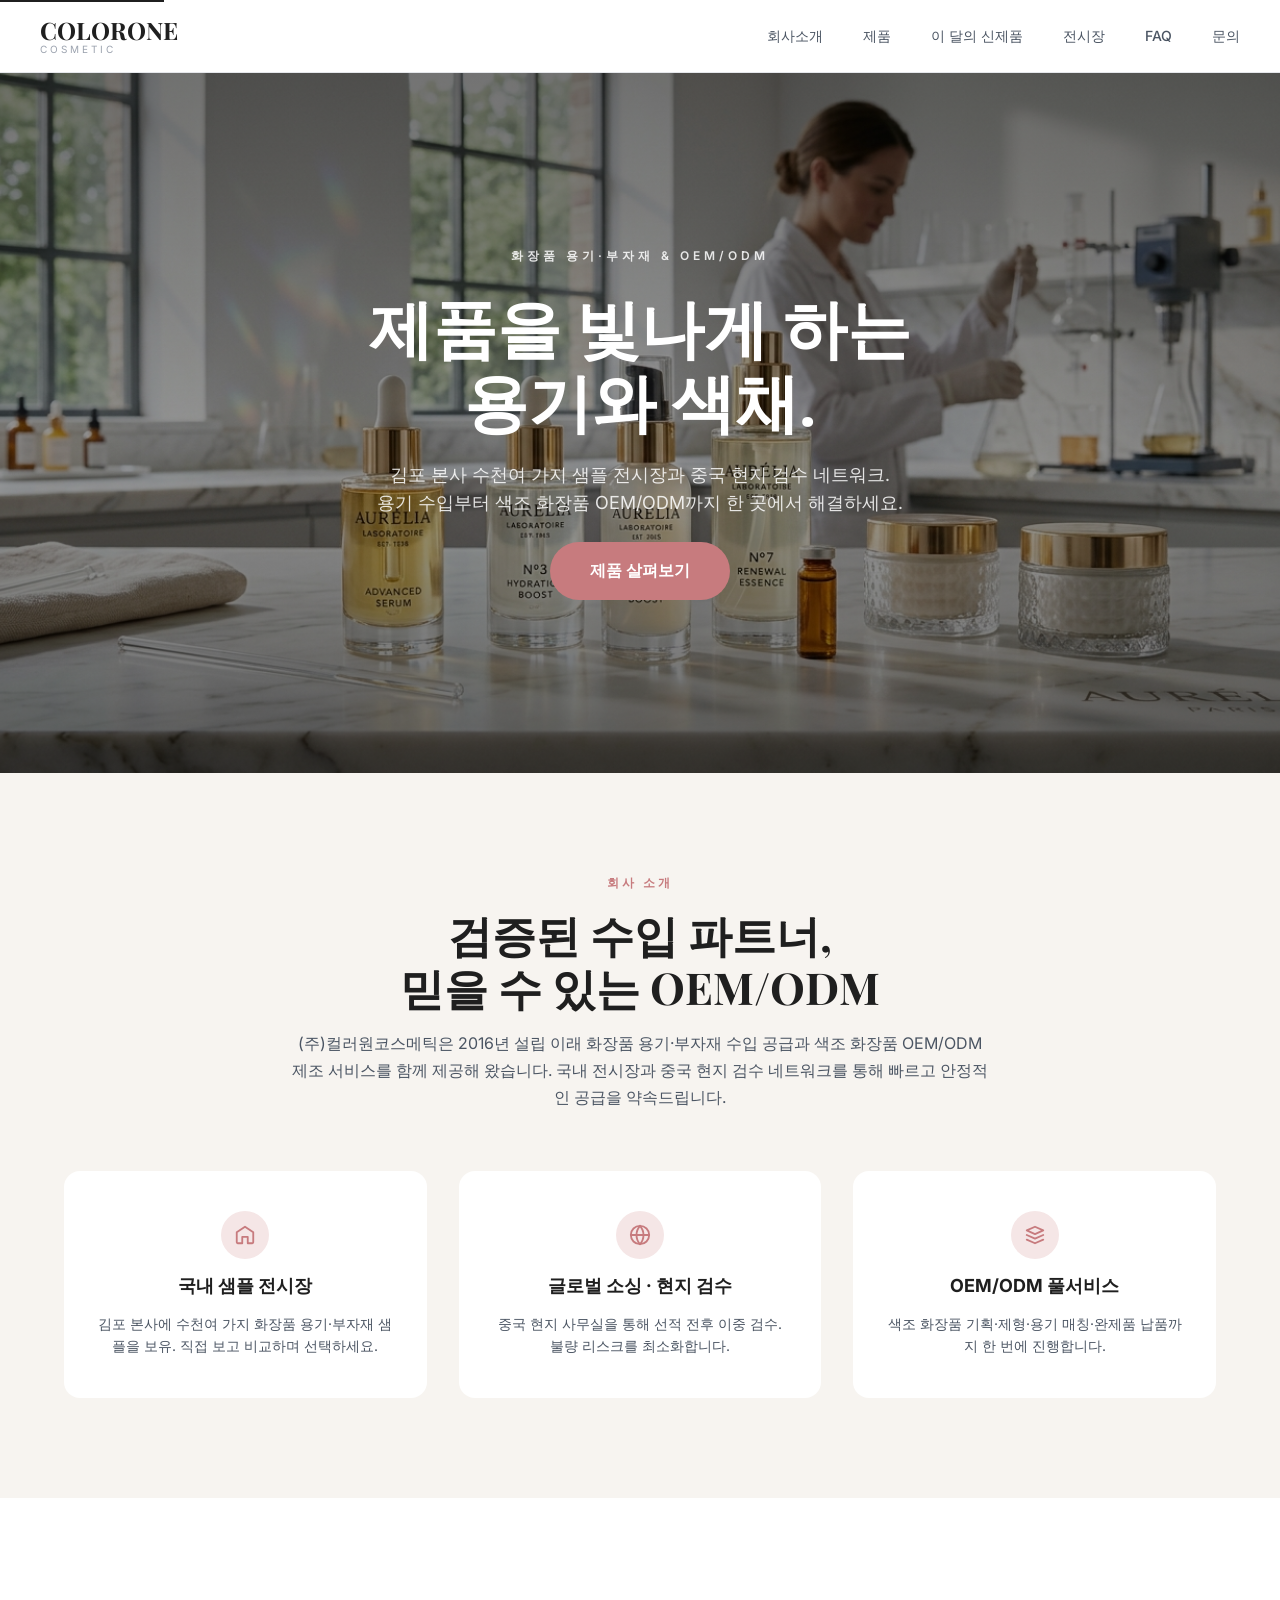
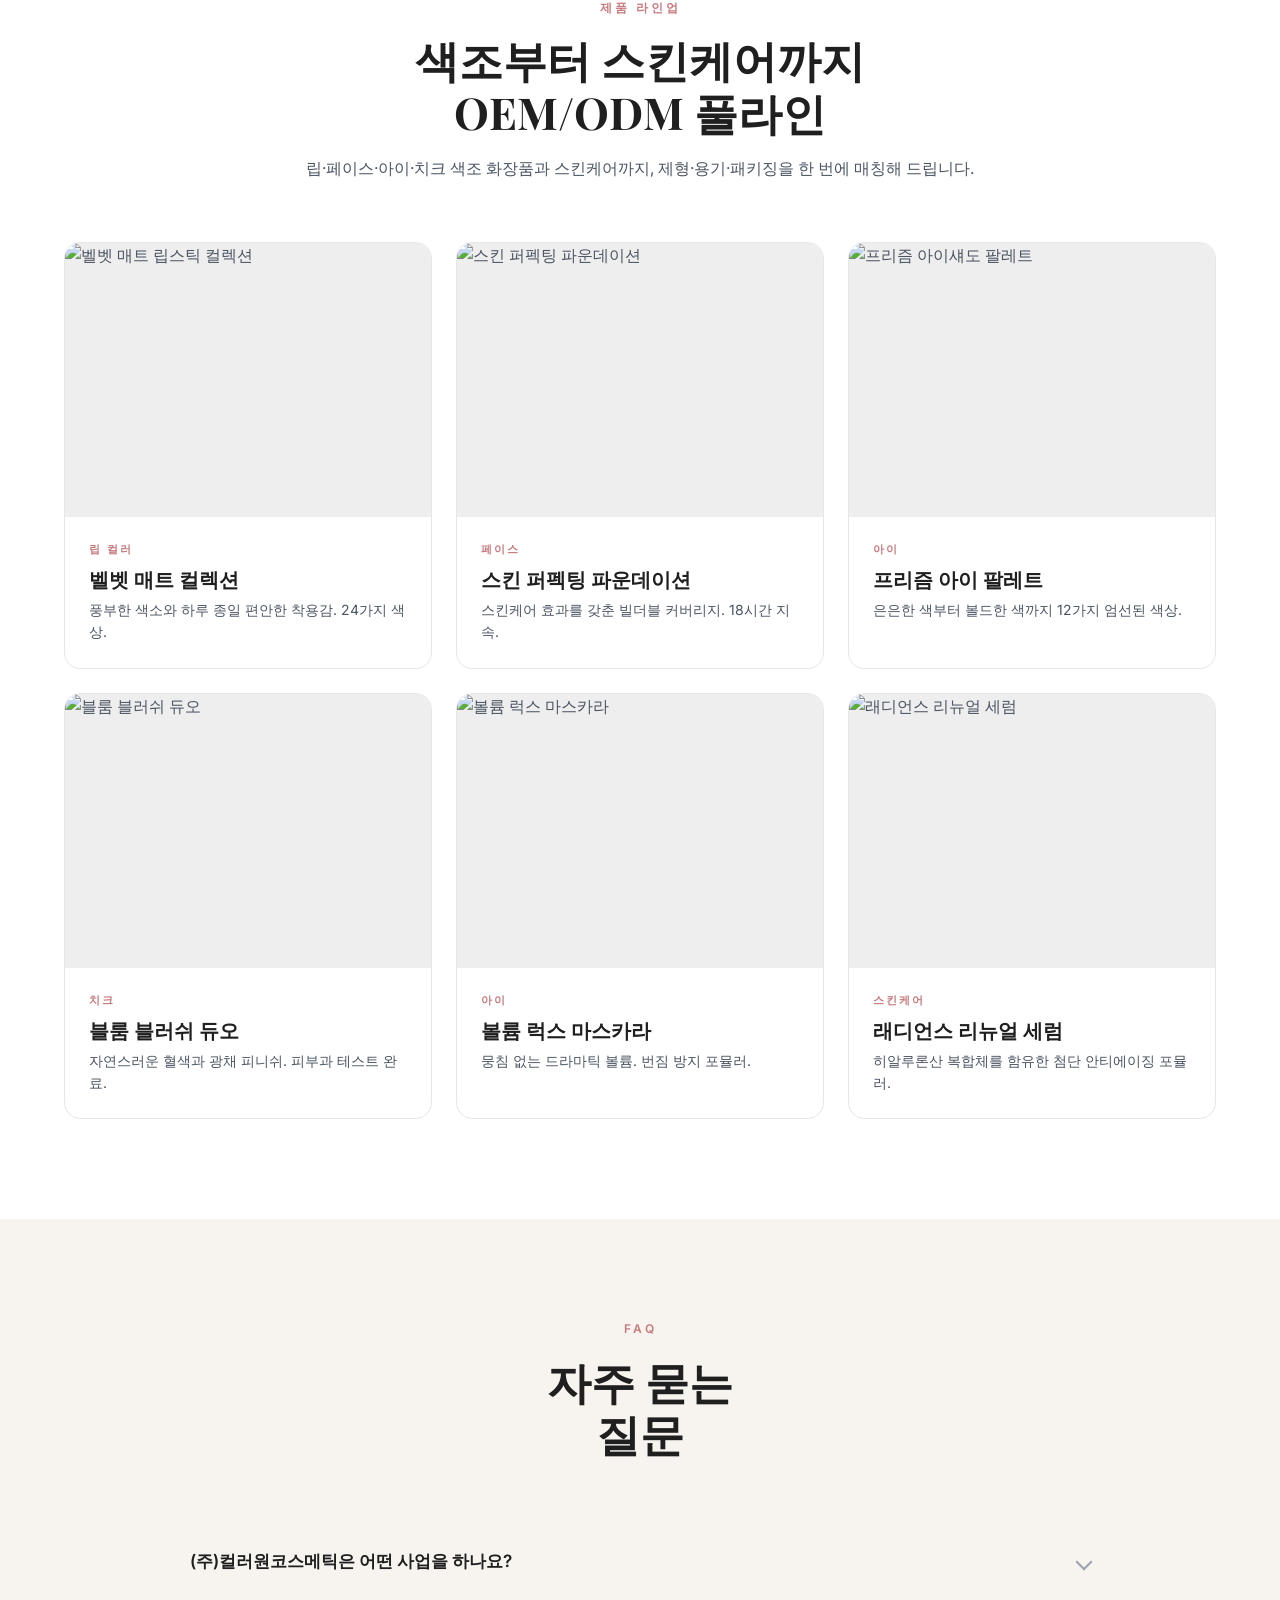
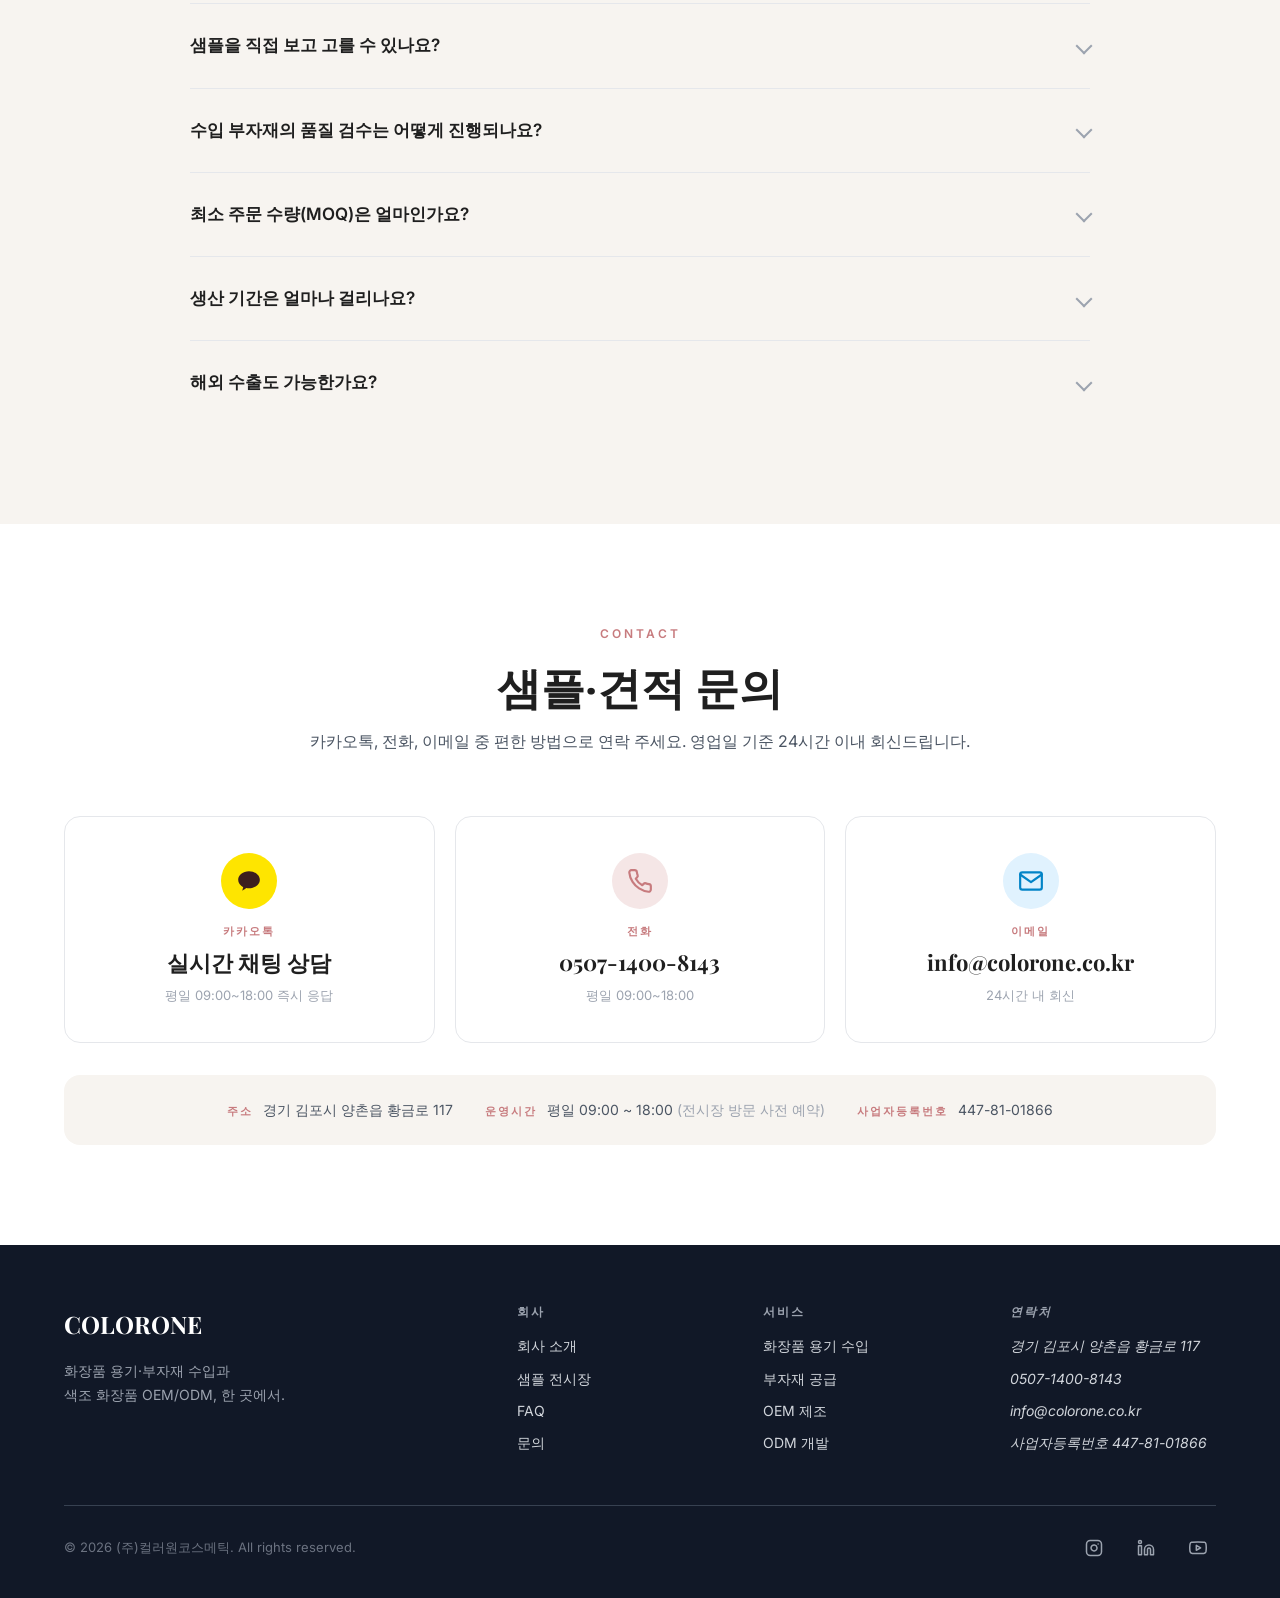
==== commit 1b35e8ae: "문의 폼 제거하고 카카오톡·전화·이메일 3채널 카드로 교체 - 폼 백엔드 의존(mailto/Formspree 등) 제거 — 모바일에서 작동 안 하는 mailto 한계 해결 - B2" ====
--- a/index.html
+++ b/index.html
@@ -453,74 +453,45 @@
           <p class="section-eyebrow">Contact</p>
           <h2 class="section-title" id="contact-title">샘플·견적 문의</h2>
           <p class="section-lead">
-            전화·이메일 또는 아래 폼으로 문의 주세요. 영업일 기준 24시간 이내 회신드립니다.
+            카카오톡, 전화, 이메일 중 편한 방법으로 연락 주세요. 영업일 기준 24시간 이내 회신드립니다.
           </p>
         </header>
 
-        <div class="contact-grid">
-          <aside class="contact-info" aria-label="연락처 정보">
-            <div class="contact-info-item">
-              <span class="contact-info-label">주소</span>
-              <p class="contact-info-value">경기 김포시 양촌읍 황금로 117</p>
-            </div>
-            <div class="contact-info-item">
-              <span class="contact-info-label">전화</span>
-              <p class="contact-info-value"><a href="tel:+82-507-1400-8143">0507-1400-8143</a></p>
-            </div>
-            <div class="contact-info-item">
-              <span class="contact-info-label">이메일</span>
-              <p class="contact-info-value"><a href="mailto:info@colorone.co.kr">info@colorone.co.kr</a></p>
-            </div>
-            <div class="contact-info-item">
-              <span class="contact-info-label">운영 시간</span>
-              <p class="contact-info-value">평일 09:00 ~ 18:00<br /><span class="contact-info-sub">전시장 방문은 사전 예약 권장</span></p>
-            </div>
-            <div class="contact-info-item">
-              <span class="contact-info-label">사업자등록번호</span>
-              <p class="contact-info-value">447-81-01866</p>
-            </div>
-          </aside>
-
-          <form class="contact-form" action="mailto:info@colorone.co.kr" method="post" enctype="text/plain" aria-label="견적·샘플 문의 폼">
-            <div class="form-row">
-              <label class="form-field">
-                <span>회사명 / 브랜드</span>
-                <input type="text" name="company" required autocomplete="organization" />
-              </label>
-              <label class="form-field">
-                <span>담당자명</span>
-                <input type="text" name="name" required autocomplete="name" />
-              </label>
-            </div>
-            <div class="form-row">
-              <label class="form-field">
-                <span>연락처</span>
-                <input type="tel" name="phone" required autocomplete="tel" placeholder="010-0000-0000" />
-              </label>
-              <label class="form-field">
-                <span>이메일</span>
-                <input type="email" name="email" required autocomplete="email" />
-              </label>
-            </div>
-            <label class="form-field">
-              <span>문의 유형</span>
-              <select name="topic" required>
-                <option value="">선택해 주세요</option>
-                <option>화장품 용기·부자재 견적</option>
-                <option>OEM/ODM 제조 문의</option>
-                <option>전시장 방문 예약</option>
-                <option>샘플 요청</option>
-                <option>기타</option>
-              </select>
-            </label>
-            <label class="form-field">
-              <span>문의 내용</span>
-              <textarea name="message" rows="5" required placeholder="제품 카테고리, 수량, 일정 등을 자유롭게 작성해 주세요."></textarea>
-            </label>
-            <p class="form-note">개인정보는 문의 회신 목적으로만 사용되며, 처리 완료 후 즉시 파기됩니다.</p>
-            <button class="btn btn-primary" type="submit">문의 보내기</button>
-          </form>
+        <div class="contact-channels">
+          <!-- TODO: 카카오톡 채널 URL 받으면 href 교체 (예: http://pf.kakao.com/_xxxxx) -->
+          <a class="channel-card" href="#" target="_blank" rel="noopener" aria-label="카카오톡 채널로 문의">
+            <span class="channel-icon channel-icon--kakao" aria-hidden="true">
+              <svg viewBox="0 0 24 24" fill="currentColor"><path d="M12 3C6.48 3 2 6.55 2 10.93c0 2.84 1.87 5.32 4.66 6.74-.18.65-.65 2.36-.74 2.73-.12.46.17.45.35.33.14-.09 2.27-1.54 3.18-2.16.84.12 1.7.18 2.55.18 5.52 0 10-3.55 10-7.93C22 6.55 17.52 3 12 3z"/></svg>
+            </span>
+            <span class="channel-label">카카오톡</span>
+            <span class="channel-value">실시간 채팅 상담</span>
+            <span class="channel-meta">평일 09:00~18:00 즉시 응답</span>
+          </a>
+
+          <a class="channel-card" href="tel:+82-507-1400-8143" aria-label="전화로 문의 0507-1400-8143">
+            <span class="channel-icon channel-icon--phone" aria-hidden="true">
+              <svg viewBox="0 0 24 24" fill="none" stroke="currentColor" stroke-width="2" stroke-linecap="round" stroke-linejoin="round"><path d="M22 16.92v3a2 2 0 0 1-2.18 2 19.79 19.79 0 0 1-8.63-3.07 19.5 19.5 0 0 1-6-6 19.79 19.79 0 0 1-3.07-8.67A2 2 0 0 1 4.11 2h3a2 2 0 0 1 2 1.72c.13.96.36 1.9.7 2.81a2 2 0 0 1-.45 2.11L8.09 9.91a16 16 0 0 0 6 6l1.27-1.27a2 2 0 0 1 2.11-.45c.91.34 1.85.57 2.81.7A2 2 0 0 1 22 16.92z"/></svg>
+            </span>
+            <span class="channel-label">전화</span>
+            <span class="channel-value">0507-1400-8143</span>
+            <span class="channel-meta">평일 09:00~18:00</span>
+          </a>
+
+          <a class="channel-card" href="mailto:info@colorone.co.kr" aria-label="이메일로 문의 info@colorone.co.kr">
+            <span class="channel-icon channel-icon--mail" aria-hidden="true">
+              <svg viewBox="0 0 24 24" fill="none" stroke="currentColor" stroke-width="2" stroke-linecap="round" stroke-linejoin="round"><path d="M4 4h16c1.1 0 2 .9 2 2v12c0 1.1-.9 2-2 2H4c-1.1 0-2-.9-2-2V6c0-1.1.9-2 2-2z"/><polyline points="22,6 12,13 2,6"/></svg>
+            </span>
+            <span class="channel-label">이메일</span>
+            <span class="channel-value">info@colorone.co.kr</span>
+            <span class="channel-meta">24시간 내 회신</span>
+          </a>
         </div>
+
+        <aside class="contact-info-bar" aria-label="회사 정보">
+          <div><span class="contact-info-label">주소</span> 경기 김포시 양촌읍 황금로 117</div>
+          <div><span class="contact-info-label">운영시간</span> 평일 09:00 ~ 18:00 <em>(전시장 방문 사전 예약)</em></div>
+          <div><span class="contact-info-label">사업자등록번호</span> 447-81-01866</div>
+        </aside>
       </div>
     </section>
   </main>
--- a/assets/css/colorone.css
+++ b/assets/css/colorone.css
@@ -711,102 +711,99 @@
 }
 
 /* ==========================================================================
-   Contact section (form + info)
+   Contact section (channel cards)
    ========================================================================== */
-.contact-grid {
+.contact-channels {
   display: grid;
-  grid-template-columns: 1fr 1.4fr;
-  gap: 48px;
-  align-items: start;
-}
-.contact-info {
-  background: var(--bg-light);
+  grid-template-columns: repeat(3, 1fr);
+  gap: 20px;
+  margin-bottom: 32px;
+}
+.channel-card {
+  display: flex;
+  flex-direction: column;
+  align-items: center;
+  text-align: center;
+  gap: 6px;
+  padding: 36px 24px;
+  background: var(--bg-white);
+  border: 1px solid var(--border);
   border-radius: var(--radius-md);
-  padding: 32px;
-  display: flex;
-  flex-direction: column;
-  gap: 20px;
-}
-.contact-info-item {
-  display: flex;
-  flex-direction: column;
-  gap: 4px;
-}
-.contact-info-label {
+  color: var(--dark);
+  transition: transform .25s ease, box-shadow .25s ease, border-color .25s ease;
+}
+.channel-card:hover,
+.channel-card:focus-visible {
+  transform: translateY(-4px);
+  box-shadow: var(--shadow-md);
+  border-color: transparent;
+  outline: none;
+}
+.channel-icon {
+  width: 56px; height: 56px;
+  border-radius: var(--radius-pill);
+  display: inline-flex;
+  align-items: center;
+  justify-content: center;
+  margin-bottom: 8px;
+}
+.channel-icon svg { width: 26px; height: 26px; }
+.channel-icon--kakao { background: #FEE500; color: #3C1E1E; }
+.channel-icon--phone { background: var(--accent-light); color: var(--accent); }
+.channel-icon--mail  { background: #E0F2FE; color: #0284C7; }
+.channel-label {
   font-size: 11px;
   letter-spacing: 2px;
   font-weight: 600;
   color: var(--accent);
   text-transform: uppercase;
 }
-.contact-info-value {
-  font-size: 15px;
-  color: var(--dark);
-  font-weight: 500;
-}
-.contact-info-value a { color: var(--dark); }
-.contact-info-value a:hover { color: var(--accent); }
-.contact-info-sub {
-  display: block;
-  font-size: 12px;
-  font-weight: 400;
+.channel-value {
+  font-family: var(--font-serif);
+  font-size: 22px;
+  font-weight: 700;
+  line-height: 1.3;
+  margin-top: 2px;
+}
+.channel-meta {
+  font-size: 13px;
   color: var(--muted);
-  margin-top: 4px;
-}
-
-.contact-form {
-  display: flex;
-  flex-direction: column;
-  gap: 20px;
-}
-.form-row {
-  display: grid;
-  grid-template-columns: 1fr 1fr;
-  gap: 16px;
-}
-.form-field {
-  display: flex;
-  flex-direction: column;
-  gap: 6px;
-  font-size: 13px;
+  margin-top: 2px;
+}
+
+.contact-info-bar {
+  display: flex;
+  flex-wrap: wrap;
+  justify-content: center;
+  gap: 32px;
+  padding: 24px;
+  background: var(--bg-light);
+  border-radius: var(--radius-md);
+  font-size: 14px;
   color: var(--body);
-  font-weight: 500;
-}
-.form-field input,
-.form-field select,
-.form-field textarea {
-  font: inherit;
-  font-size: 15px;
-  font-weight: 400;
-  color: var(--dark);
-  padding: 12px 14px;
-  background: var(--bg-white);
-  border: 1px solid var(--border);
-  border-radius: var(--radius-sm);
-  transition: border-color .15s, box-shadow .15s;
-  width: 100%;
-}
-.form-field textarea { resize: vertical; min-height: 120px; }
-.form-field input:focus,
-.form-field select:focus,
-.form-field textarea:focus {
-  outline: none;
-  border-color: var(--accent);
-  box-shadow: 0 0 0 3px var(--accent-light);
-}
-.form-note {
-  font-size: 12px;
+  text-align: center;
+}
+.contact-info-bar .contact-info-label {
+  font-size: 11px;
+  letter-spacing: 2px;
+  font-weight: 600;
+  color: var(--accent);
+  text-transform: uppercase;
+  margin-right: 6px;
+}
+.contact-info-bar em {
+  font-style: normal;
   color: var(--muted);
-  line-height: 1.5;
-}
-.contact-form .btn {
-  align-self: flex-start;
-  margin-top: 4px;
 }
 
 @media (max-width: 720px) {
-  .contact-grid { grid-template-columns: 1fr; gap: 24px; }
-  .contact-info { padding: 24px; }
-  .form-row { grid-template-columns: 1fr; gap: 12px; }
-  .contact-form .btn { align-self: stretch; text-align: center; }
-}
+  .contact-channels { grid-template-columns: 1fr; gap: 12px; }
+  .channel-card { padding: 28px 20px; }
+  .channel-value { font-size: 20px; }
+  .contact-info-bar {
+    flex-direction: column;
+    gap: 12px;
+    text-align: left;
+    padding: 20px;
+  }
+}
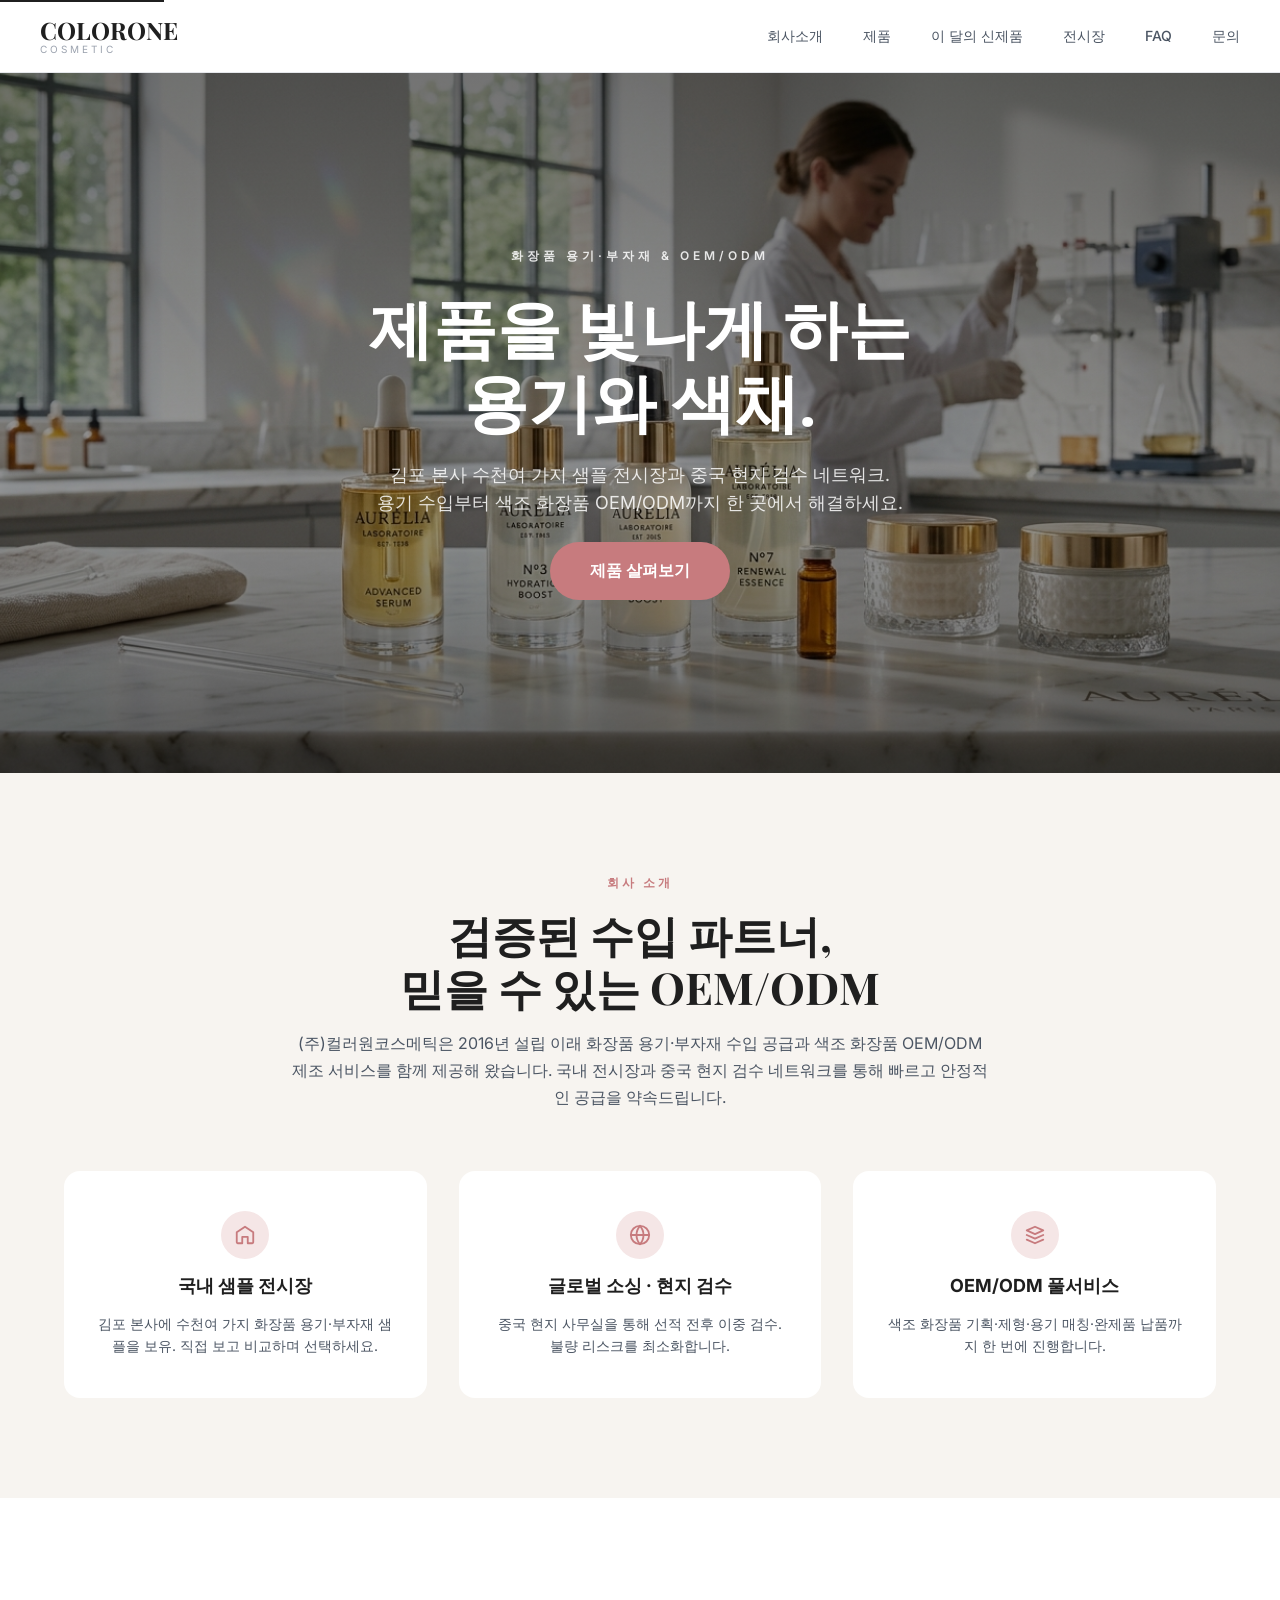
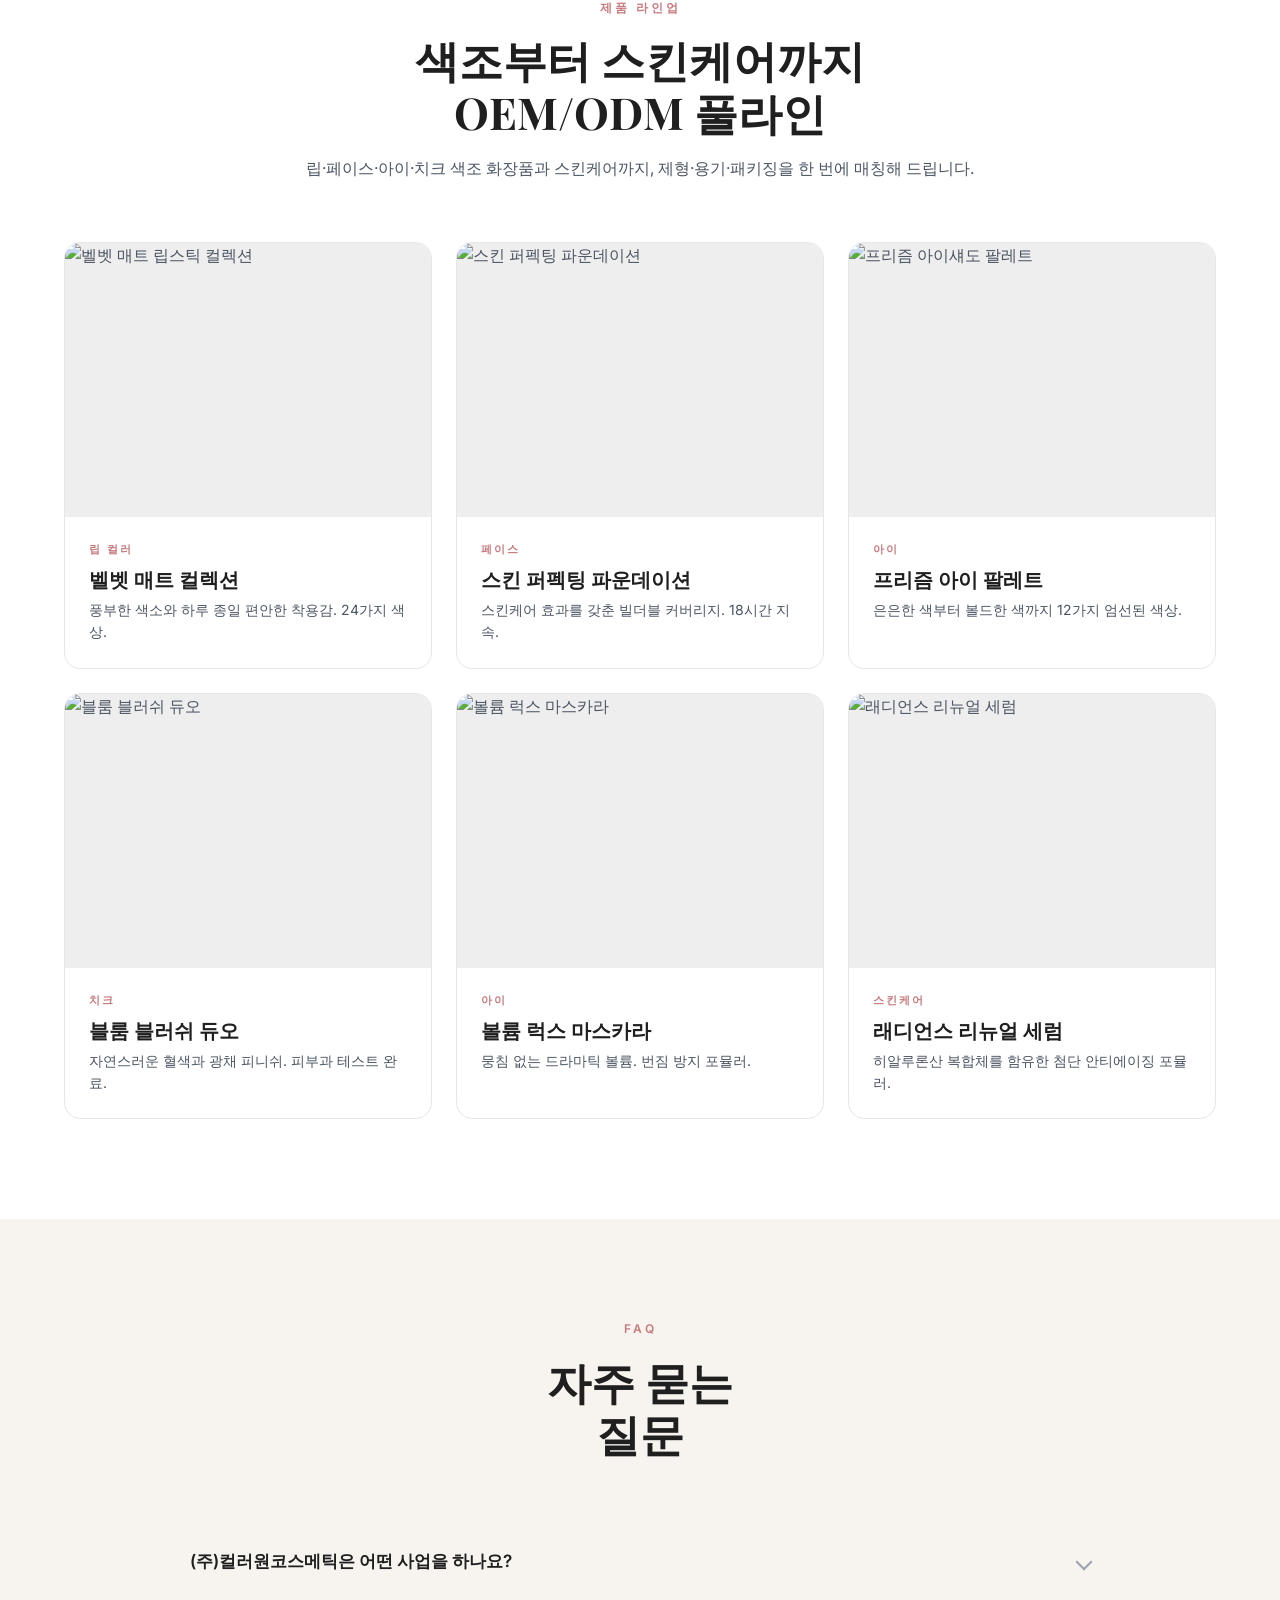
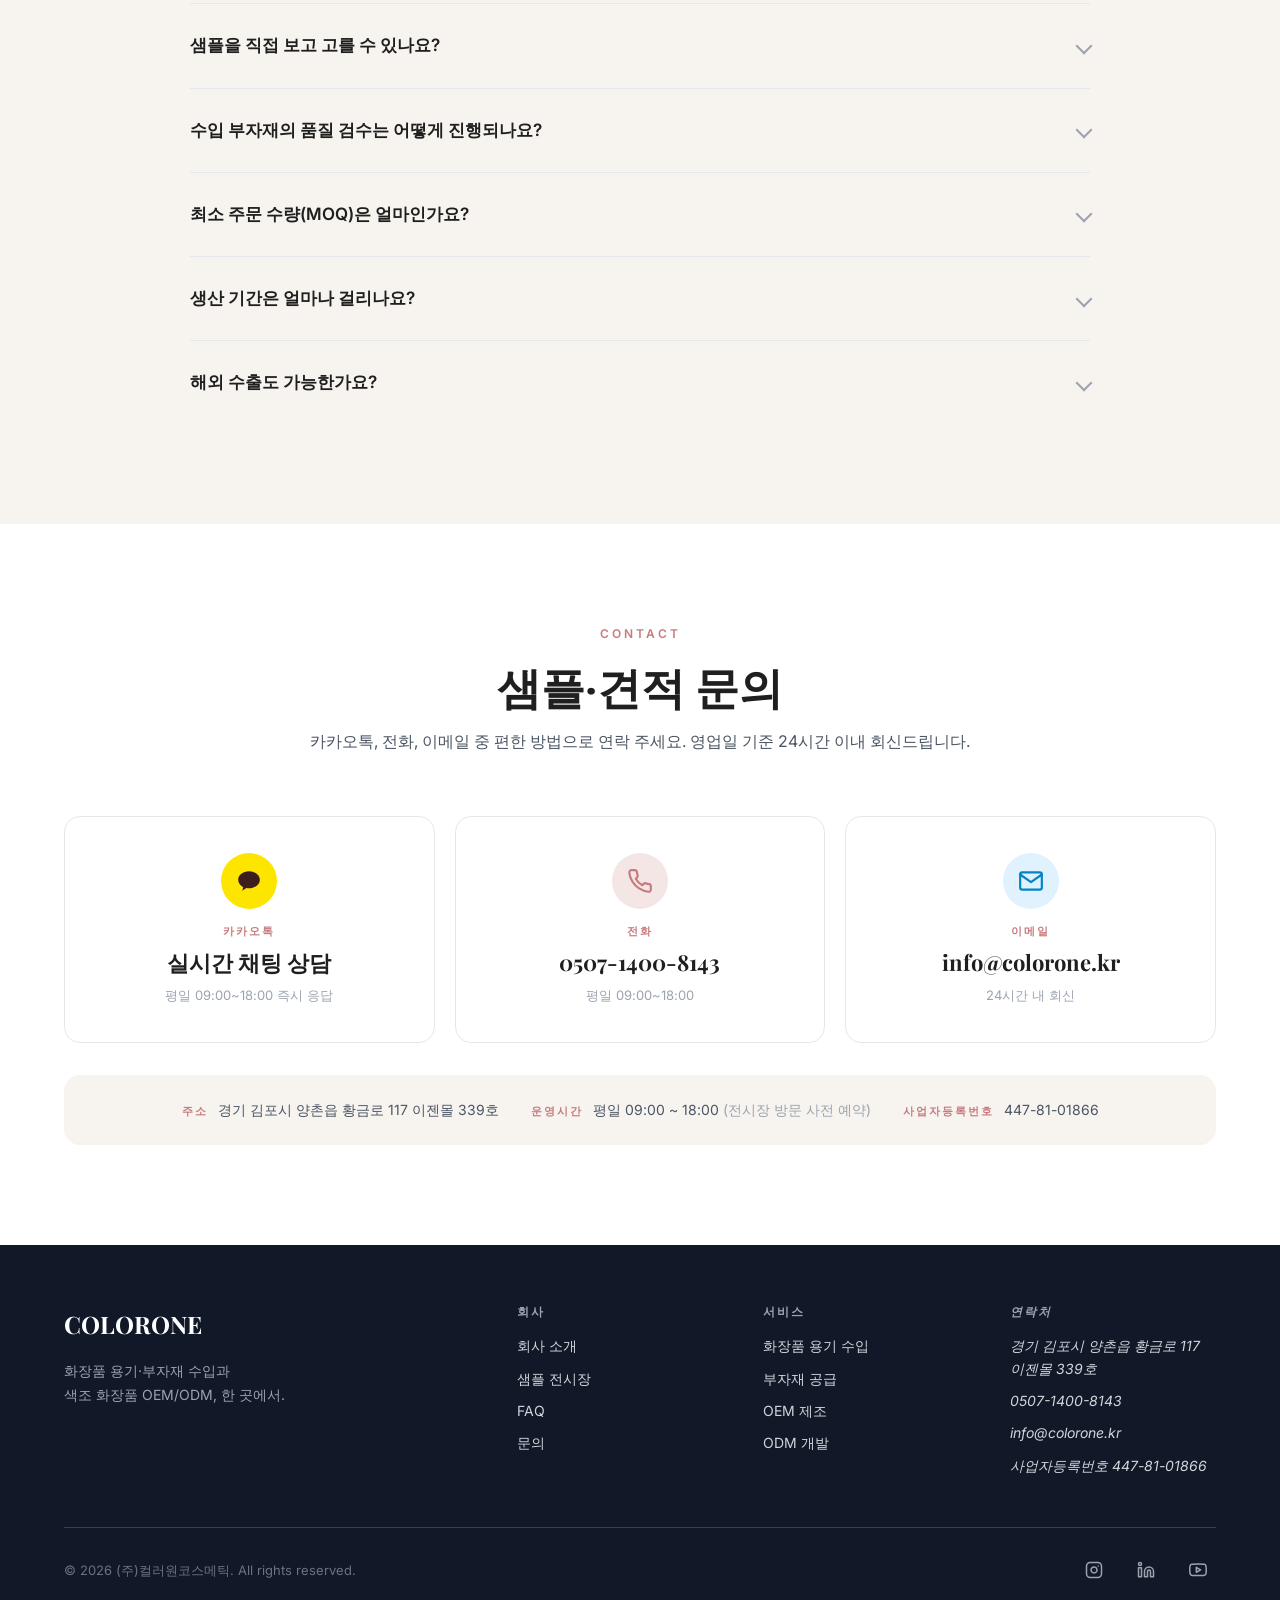
==== commit 459093dd: "도메인을 www.colorone.kr 로 통일, 주소에 이젠몰 339호 추가 - canonical / og:url / twitter:image / Organization·Local" ====
--- a/index.html
+++ b/index.html
@@ -11,7 +11,7 @@
   <meta name="keywords" content="화장품용기, 화장품부자재, 화장품 OEM, 화장품 ODM, 색조화장품, 유리용기, 에어리스용기, 플라스틱용기, 펌프, 캡, 튜브, 샘플전시장, 김포 화장품, 컬러원코스메틱" />
   <meta name="author" content="(주)컬러원코스메틱 (Colorone Cosmetic Co., Ltd.)" />
   <meta name="robots" content="index, follow, max-image-preview:large" />
-  <link rel="canonical" href="https://colorone.co.kr/" />
+  <link rel="canonical" href="https://www.colorone.kr/" />
 
   <!-- GEO meta tags (경기 김포시 양촌읍) -->
   <meta name="geo.region" content="KR-41" />
@@ -24,15 +24,15 @@
   <meta property="og:site_name" content="(주)컬러원코스메틱" />
   <meta property="og:title" content="(주)컬러원코스메틱 | 화장품 용기·부자재 수입 · OEM/ODM" />
   <meta property="og:description" content="수천여 가지 샘플 전시장 · 중국 현지 검수 · 색조 화장품 OEM/ODM 풀서비스." />
-  <meta property="og:url" content="https://colorone.co.kr/" />
+  <meta property="og:url" content="https://www.colorone.kr/" />
   <meta property="og:locale" content="ko_KR" />
-  <meta property="og:image" content="https://colorone.co.kr/images/generated-1777512834139.png" />
+  <meta property="og:image" content="https://www.colorone.kr/images/generated-1777512834139.png" />
 
   <!-- Twitter -->
   <meta name="twitter:card" content="summary_large_image" />
   <meta name="twitter:title" content="(주)컬러원코스메틱 | 화장품 용기·부자재 · OEM/ODM" />
   <meta name="twitter:description" content="화장품 용기·부자재 수입 + 색조 화장품 OEM/ODM. 김포 샘플 전시장 운영." />
-  <meta name="twitter:image" content="https://colorone.co.kr/images/generated-1777512834139.png" />
+  <meta name="twitter:image" content="https://www.colorone.kr/images/generated-1777512834139.png" />
 
   <!-- Preconnect / Fonts -->
   <link rel="preconnect" href="https://fonts.googleapis.com" />
@@ -50,8 +50,8 @@
     "name": "(주)컬러원코스메틱",
     "legalName": "(주)컬러원코스메틱",
     "alternateName": ["Colorone Cosmetic", "컬러원 코스메틱"],
-    "url": "https://colorone.co.kr",
-    "logo": "https://colorone.co.kr/images/generated-1777512834139.png",
+    "url": "https://www.colorone.kr",
+    "logo": "https://www.colorone.kr/images/generated-1777512834139.png",
     "description": "화장품 용기 및 부자재 전문 수입사이자 색조 화장품 OEM/ODM 제조 파트너. 김포 본사에 수천여 가지 샘플 전시장을 운영하며, 중국 현지 사무실을 통해 선적 전후 검수를 진행합니다.",
     "foundingDate": "2016-03",
     "taxID": "447-81-01866",
@@ -62,7 +62,7 @@
       "@type": "ContactPoint",
       "telephone": "+82-507-1400-8143",
       "contactType": "sales",
-      "email": "info@colorone.co.kr",
+      "email": "info@colorone.kr",
       "areaServed": ["KR", "CN", "VN", "RU"],
       "availableLanguage": ["Korean", "English", "Chinese"]
     }
@@ -74,17 +74,17 @@
   {
     "@context": "https://schema.org",
     "@type": "LocalBusiness",
-    "@id": "https://colorone.co.kr/#localbusiness",
+    "@id": "https://www.colorone.kr/#localbusiness",
     "name": "(주)컬러원코스메틱",
-    "image": "https://colorone.co.kr/images/generated-1777512834139.png",
-    "url": "https://colorone.co.kr",
+    "image": "https://www.colorone.kr/images/generated-1777512834139.png",
+    "url": "https://www.colorone.kr",
     "telephone": "+82-507-1400-8143",
-    "email": "info@colorone.co.kr",
+    "email": "info@colorone.kr",
     "taxID": "447-81-01866",
     "priceRange": "$$",
     "address": {
       "@type": "PostalAddress",
-      "streetAddress": "양촌읍 황금로 117",
+      "streetAddress": "양촌읍 황금로 117 이젠몰 339호",
       "addressLocality": "김포시",
       "addressRegion": "경기도",
       "postalCode": "10049",
@@ -174,8 +174,8 @@
     "@context": "https://schema.org",
     "@type": "BreadcrumbList",
     "itemListElement": [
-      { "@type": "ListItem", "position": 1, "name": "홈", "item": "https://colorone.co.kr/" },
-      { "@type": "ListItem", "position": 2, "name": "(주)컬러원코스메틱", "item": "https://colorone.co.kr/" }
+      { "@type": "ListItem", "position": 1, "name": "홈", "item": "https://www.colorone.kr/" },
+      { "@type": "ListItem", "position": 2, "name": "(주)컬러원코스메틱", "item": "https://www.colorone.kr/" }
     ]
   }
   </script>
@@ -477,18 +477,18 @@
             <span class="channel-meta">평일 09:00~18:00</span>
           </a>
 
-          <a class="channel-card" href="mailto:info@colorone.co.kr" aria-label="이메일로 문의 info@colorone.co.kr">
+          <a class="channel-card" href="mailto:info@colorone.kr" aria-label="이메일로 문의 info@colorone.kr">
             <span class="channel-icon channel-icon--mail" aria-hidden="true">
               <svg viewBox="0 0 24 24" fill="none" stroke="currentColor" stroke-width="2" stroke-linecap="round" stroke-linejoin="round"><path d="M4 4h16c1.1 0 2 .9 2 2v12c0 1.1-.9 2-2 2H4c-1.1 0-2-.9-2-2V6c0-1.1.9-2 2-2z"/><polyline points="22,6 12,13 2,6"/></svg>
             </span>
             <span class="channel-label">이메일</span>
-            <span class="channel-value">info@colorone.co.kr</span>
+            <span class="channel-value">info@colorone.kr</span>
             <span class="channel-meta">24시간 내 회신</span>
           </a>
         </div>
 
         <aside class="contact-info-bar" aria-label="회사 정보">
-          <div><span class="contact-info-label">주소</span> 경기 김포시 양촌읍 황금로 117</div>
+          <div><span class="contact-info-label">주소</span> 경기 김포시 양촌읍 황금로 117 이젠몰 339호</div>
           <div><span class="contact-info-label">운영시간</span> 평일 09:00 ~ 18:00 <em>(전시장 방문 사전 예약)</em></div>
           <div><span class="contact-info-label">사업자등록번호</span> 447-81-01866</div>
         </aside>
@@ -531,9 +531,9 @@
         <address class="footer-col" aria-label="연락처">
           <h2>연락처</h2>
           <ul>
-            <li>경기 김포시 양촌읍 황금로 117</li>
+            <li>경기 김포시 양촌읍 황금로 117 이젠몰 339호</li>
             <li><a href="tel:+82-507-1400-8143">0507-1400-8143</a></li>
-            <li><a href="mailto:info@colorone.co.kr">info@colorone.co.kr</a></li>
+            <li><a href="mailto:info@colorone.kr">info@colorone.kr</a></li>
             <li>사업자등록번호 447-81-01866</li>
           </ul>
         </address>
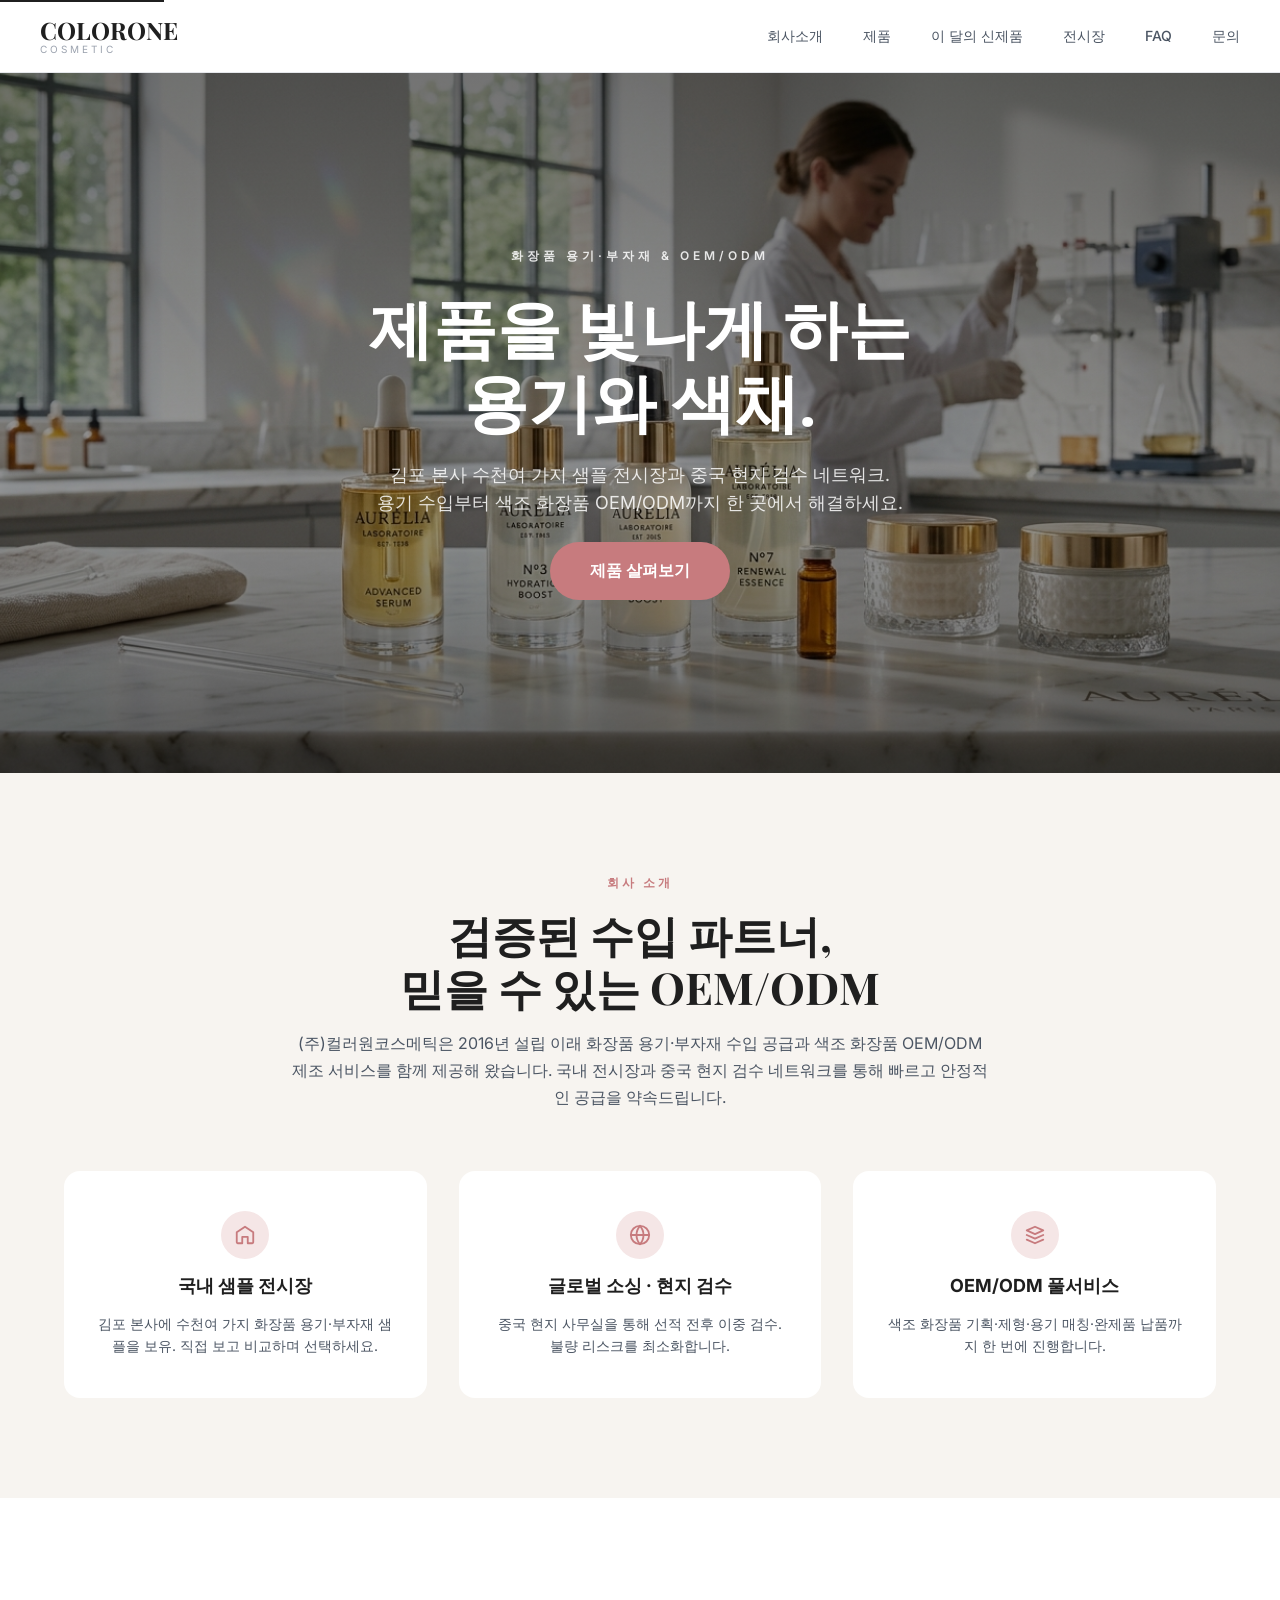
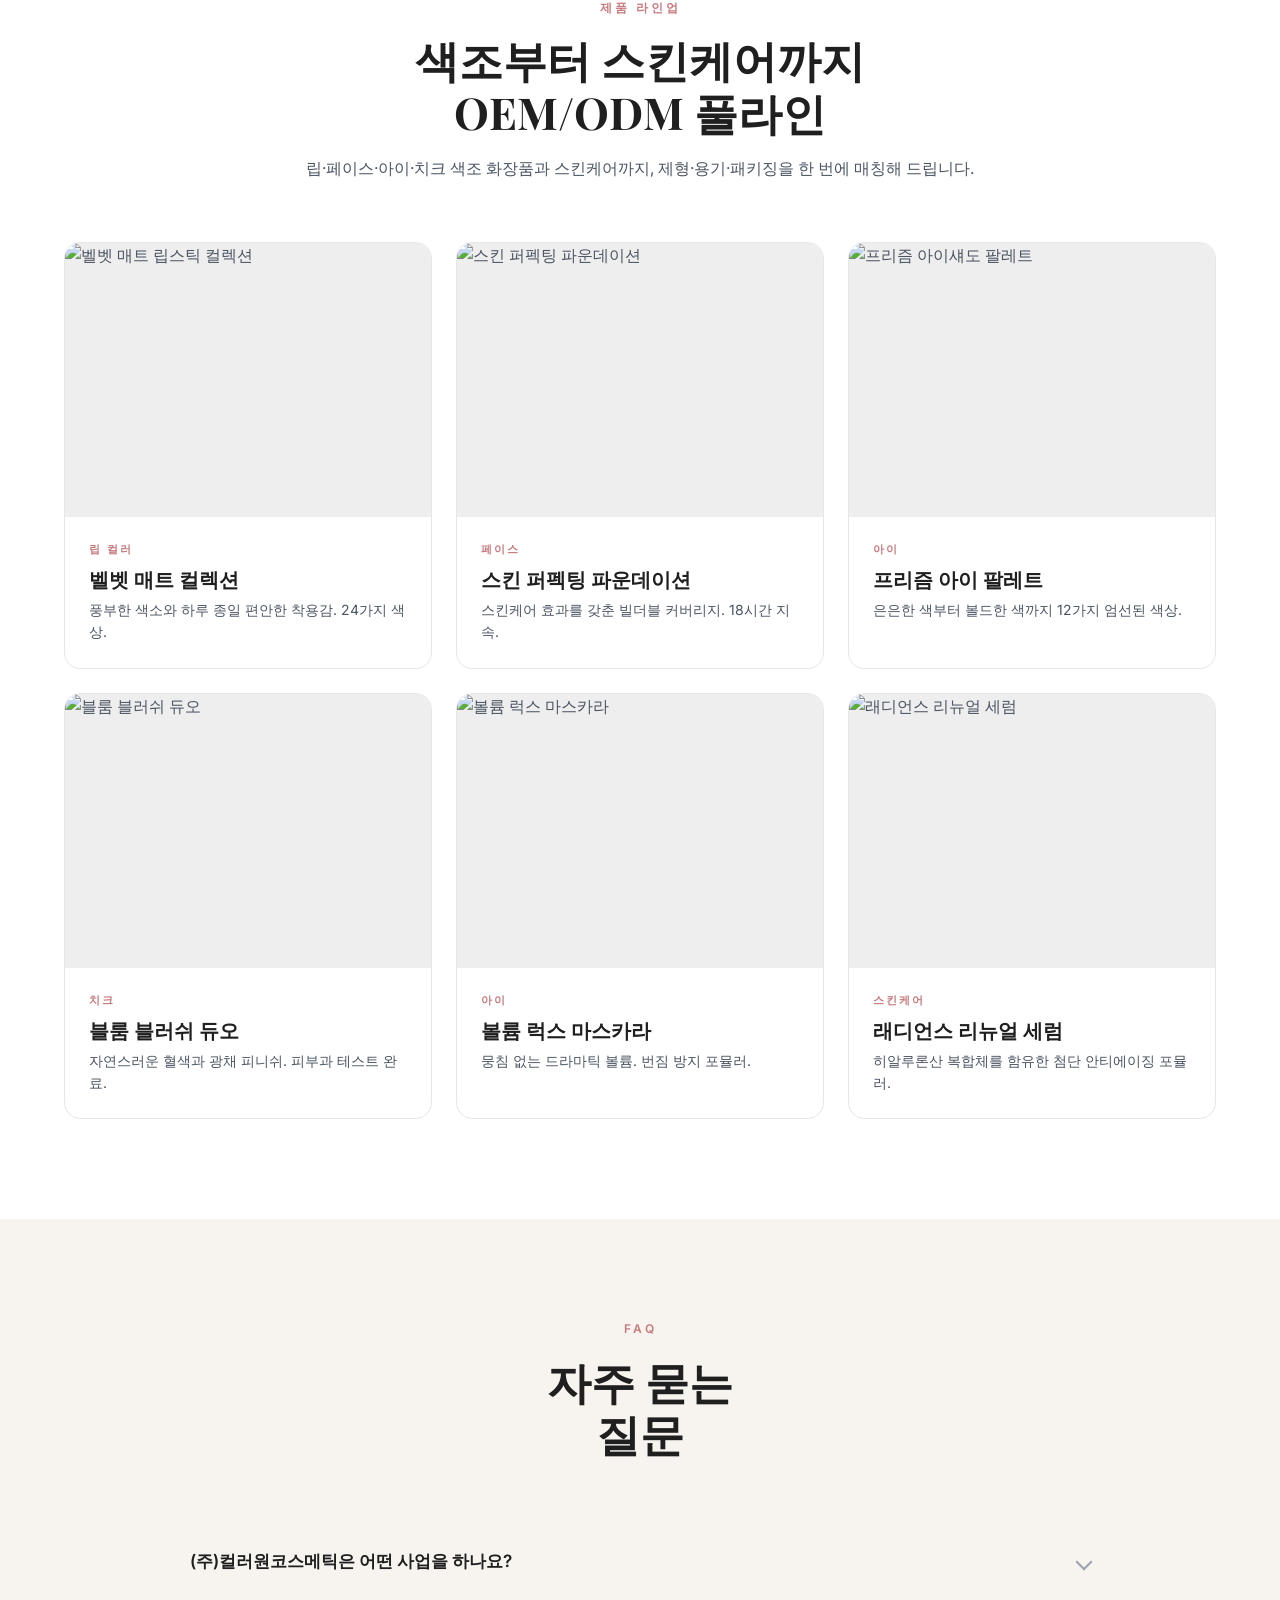
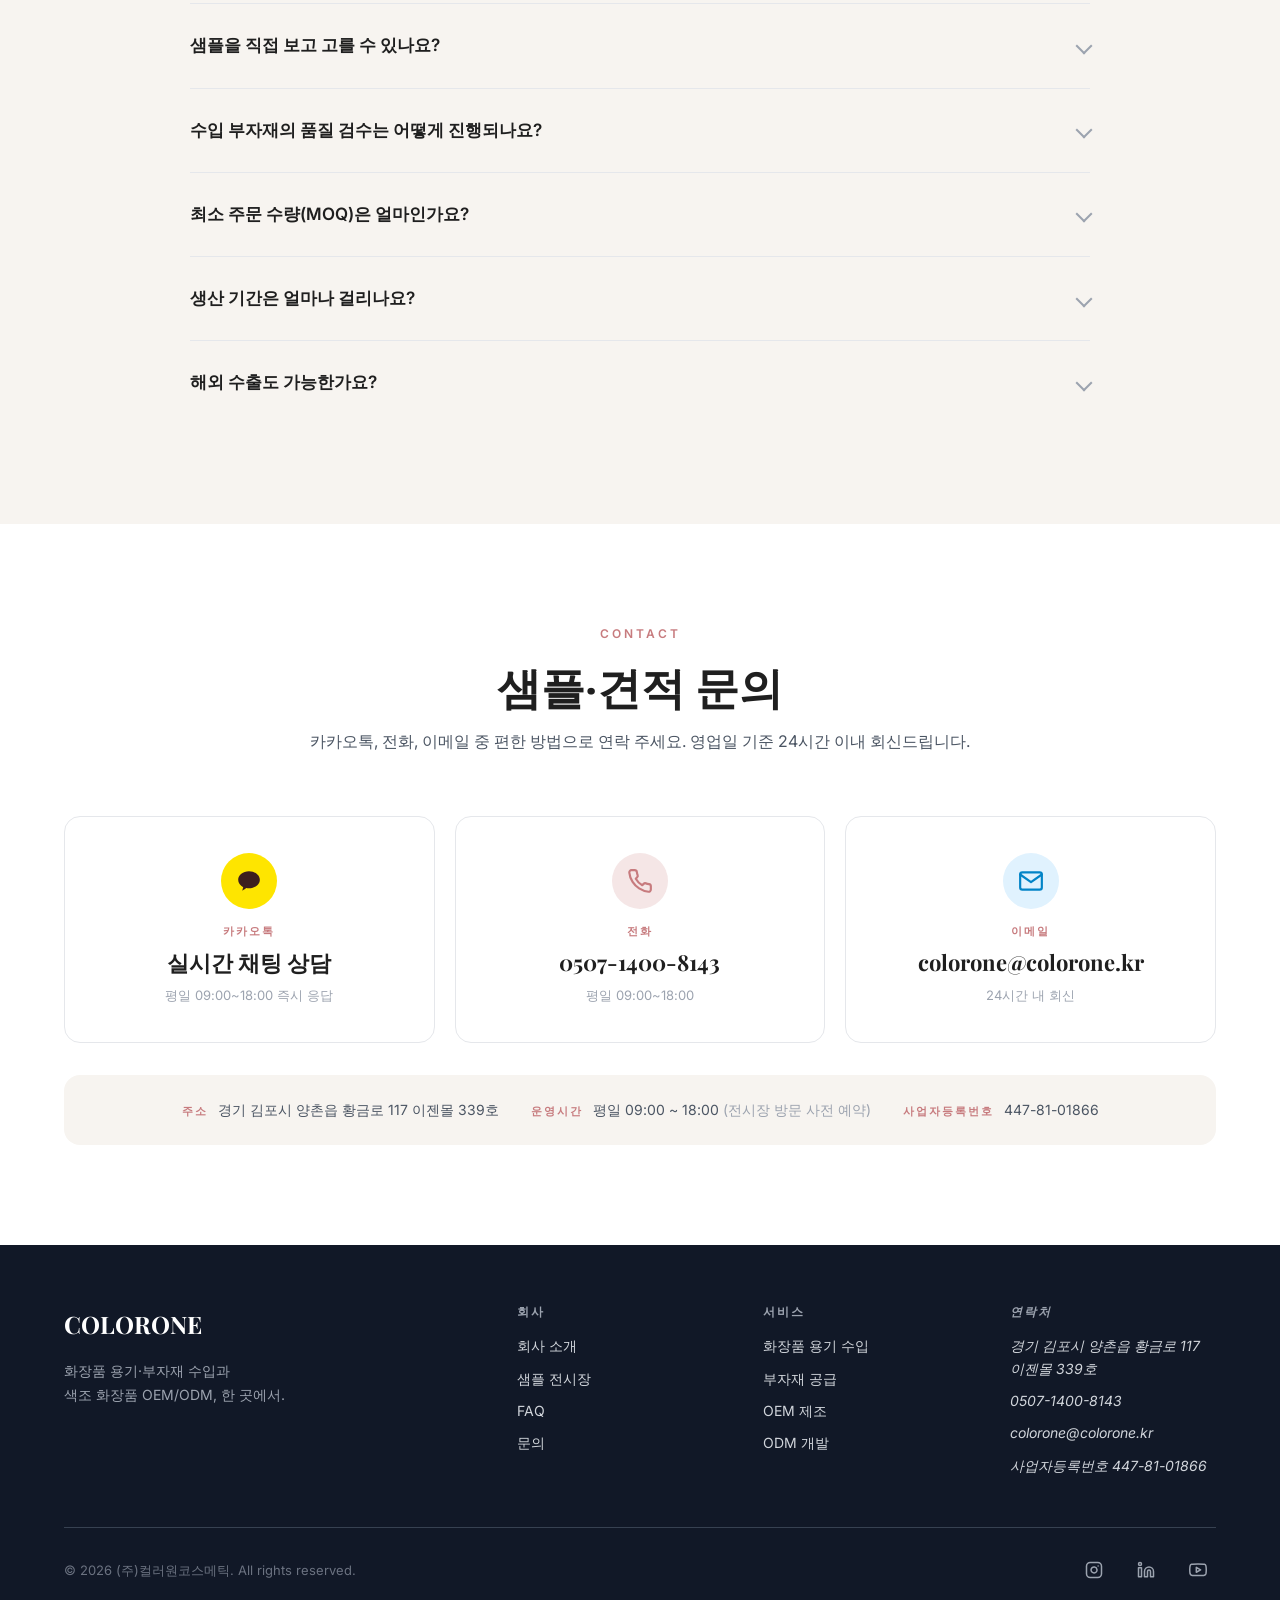
==== commit 6452b4f4: "이메일 주소를 colorone@colorone.kr 로 변경 - mailto 링크, JSON-LD email 필드, 표시 텍스트 13곳 일괄 갱신  Co-Authored-By: C" ====
--- a/index.html
+++ b/index.html
@@ -62,7 +62,7 @@
       "@type": "ContactPoint",
       "telephone": "+82-507-1400-8143",
       "contactType": "sales",
-      "email": "info@colorone.kr",
+      "email": "colorone@colorone.kr",
       "areaServed": ["KR", "CN", "VN", "RU"],
       "availableLanguage": ["Korean", "English", "Chinese"]
     }
@@ -79,7 +79,7 @@
     "image": "https://www.colorone.kr/images/generated-1777512834139.png",
     "url": "https://www.colorone.kr",
     "telephone": "+82-507-1400-8143",
-    "email": "info@colorone.kr",
+    "email": "colorone@colorone.kr",
     "taxID": "447-81-01866",
     "priceRange": "$$",
     "address": {
@@ -477,12 +477,12 @@
             <span class="channel-meta">평일 09:00~18:00</span>
           </a>
 
-          <a class="channel-card" href="mailto:info@colorone.kr" aria-label="이메일로 문의 info@colorone.kr">
+          <a class="channel-card" href="mailto:colorone@colorone.kr" aria-label="이메일로 문의 colorone@colorone.kr">
             <span class="channel-icon channel-icon--mail" aria-hidden="true">
               <svg viewBox="0 0 24 24" fill="none" stroke="currentColor" stroke-width="2" stroke-linecap="round" stroke-linejoin="round"><path d="M4 4h16c1.1 0 2 .9 2 2v12c0 1.1-.9 2-2 2H4c-1.1 0-2-.9-2-2V6c0-1.1.9-2 2-2z"/><polyline points="22,6 12,13 2,6"/></svg>
             </span>
             <span class="channel-label">이메일</span>
-            <span class="channel-value">info@colorone.kr</span>
+            <span class="channel-value">colorone@colorone.kr</span>
             <span class="channel-meta">24시간 내 회신</span>
           </a>
         </div>
@@ -533,7 +533,7 @@
           <ul>
             <li>경기 김포시 양촌읍 황금로 117 이젠몰 339호</li>
             <li><a href="tel:+82-507-1400-8143">0507-1400-8143</a></li>
-            <li><a href="mailto:info@colorone.kr">info@colorone.kr</a></li>
+            <li><a href="mailto:colorone@colorone.kr">colorone@colorone.kr</a></li>
             <li>사업자등록번호 447-81-01866</li>
           </ul>
         </address>
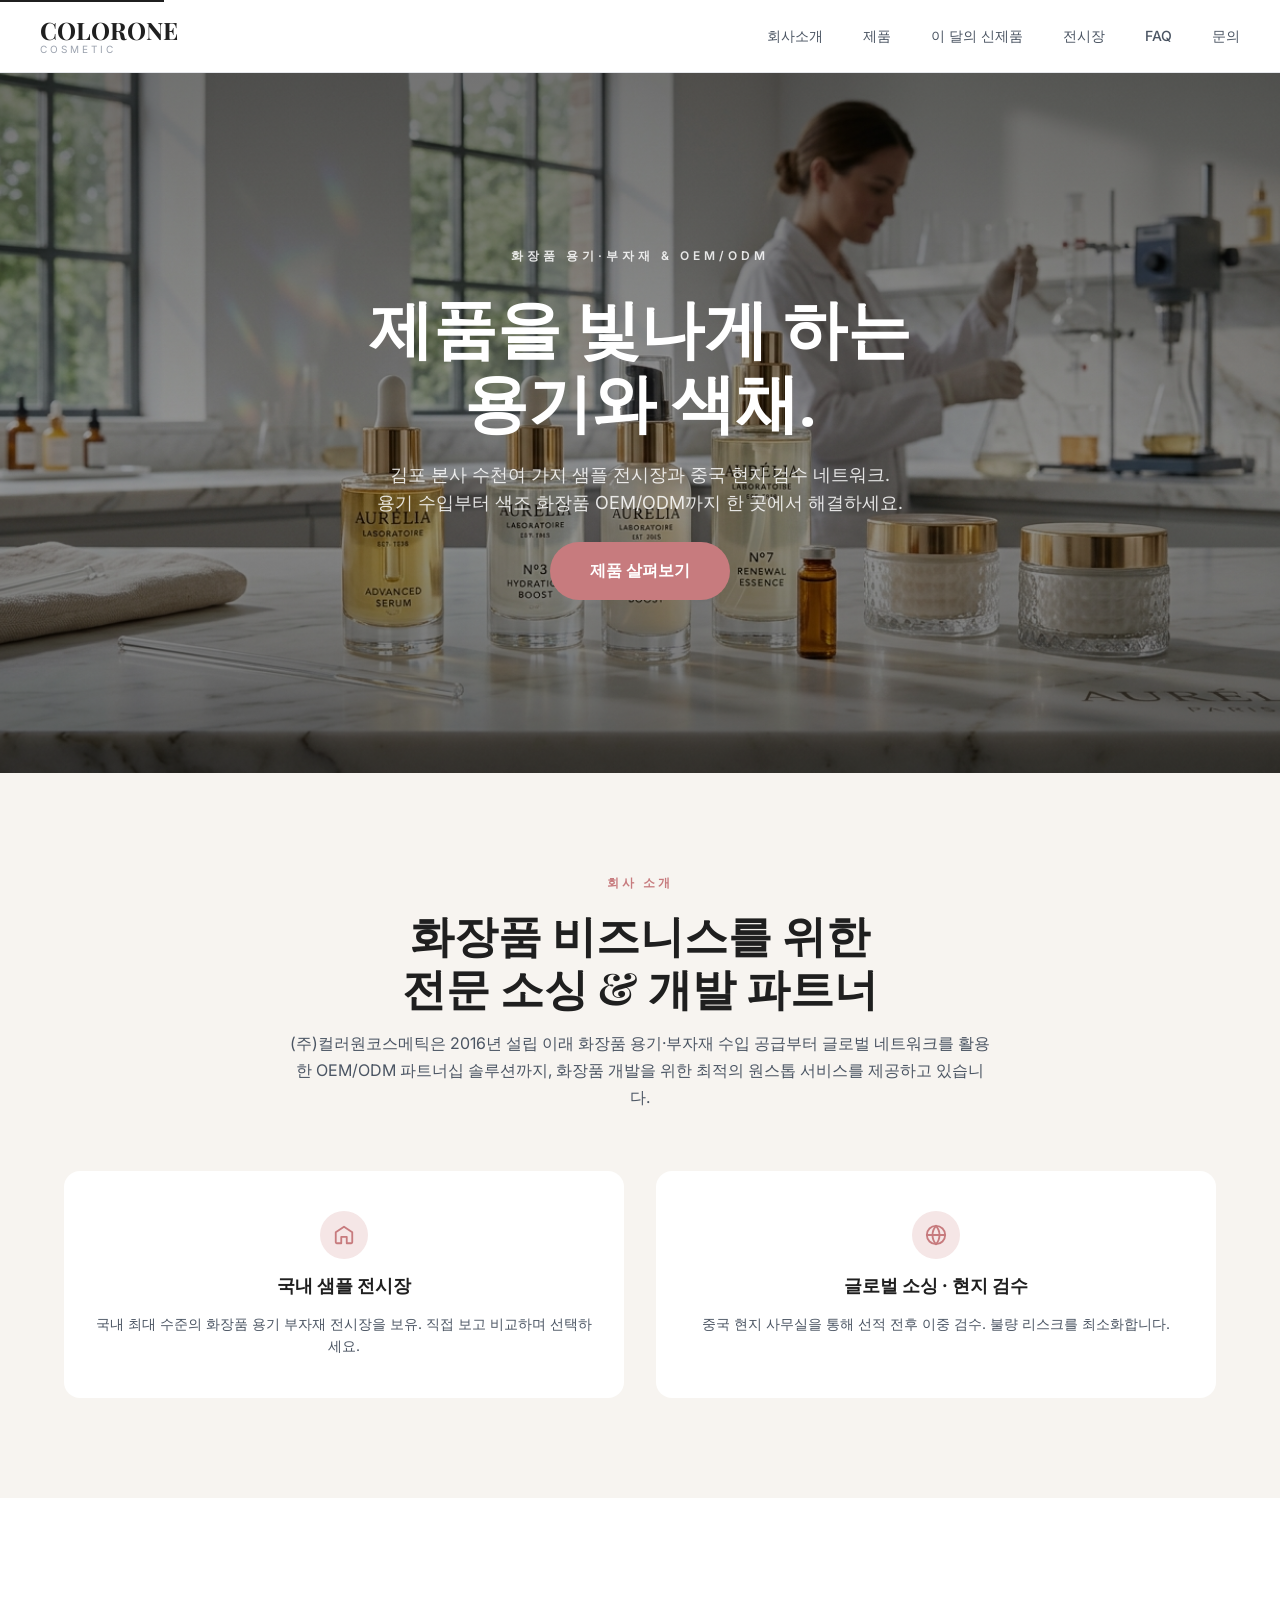
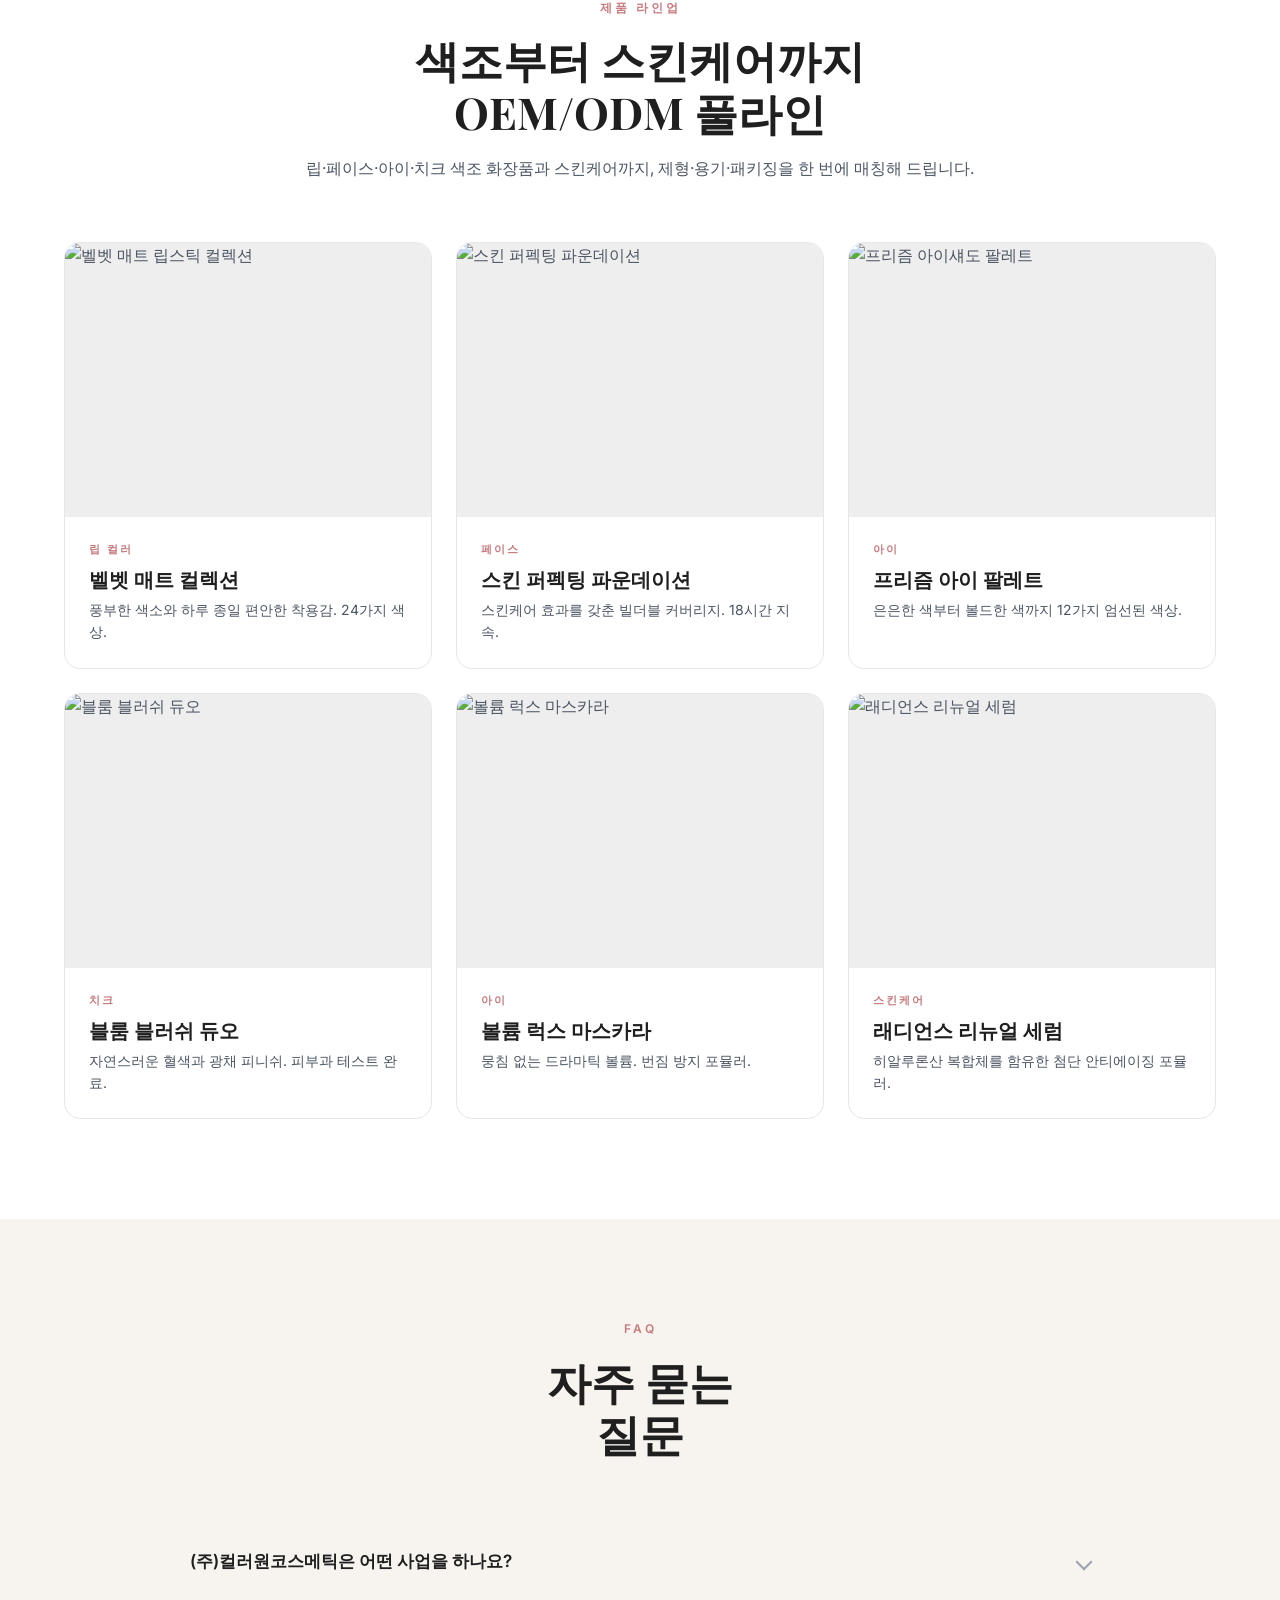
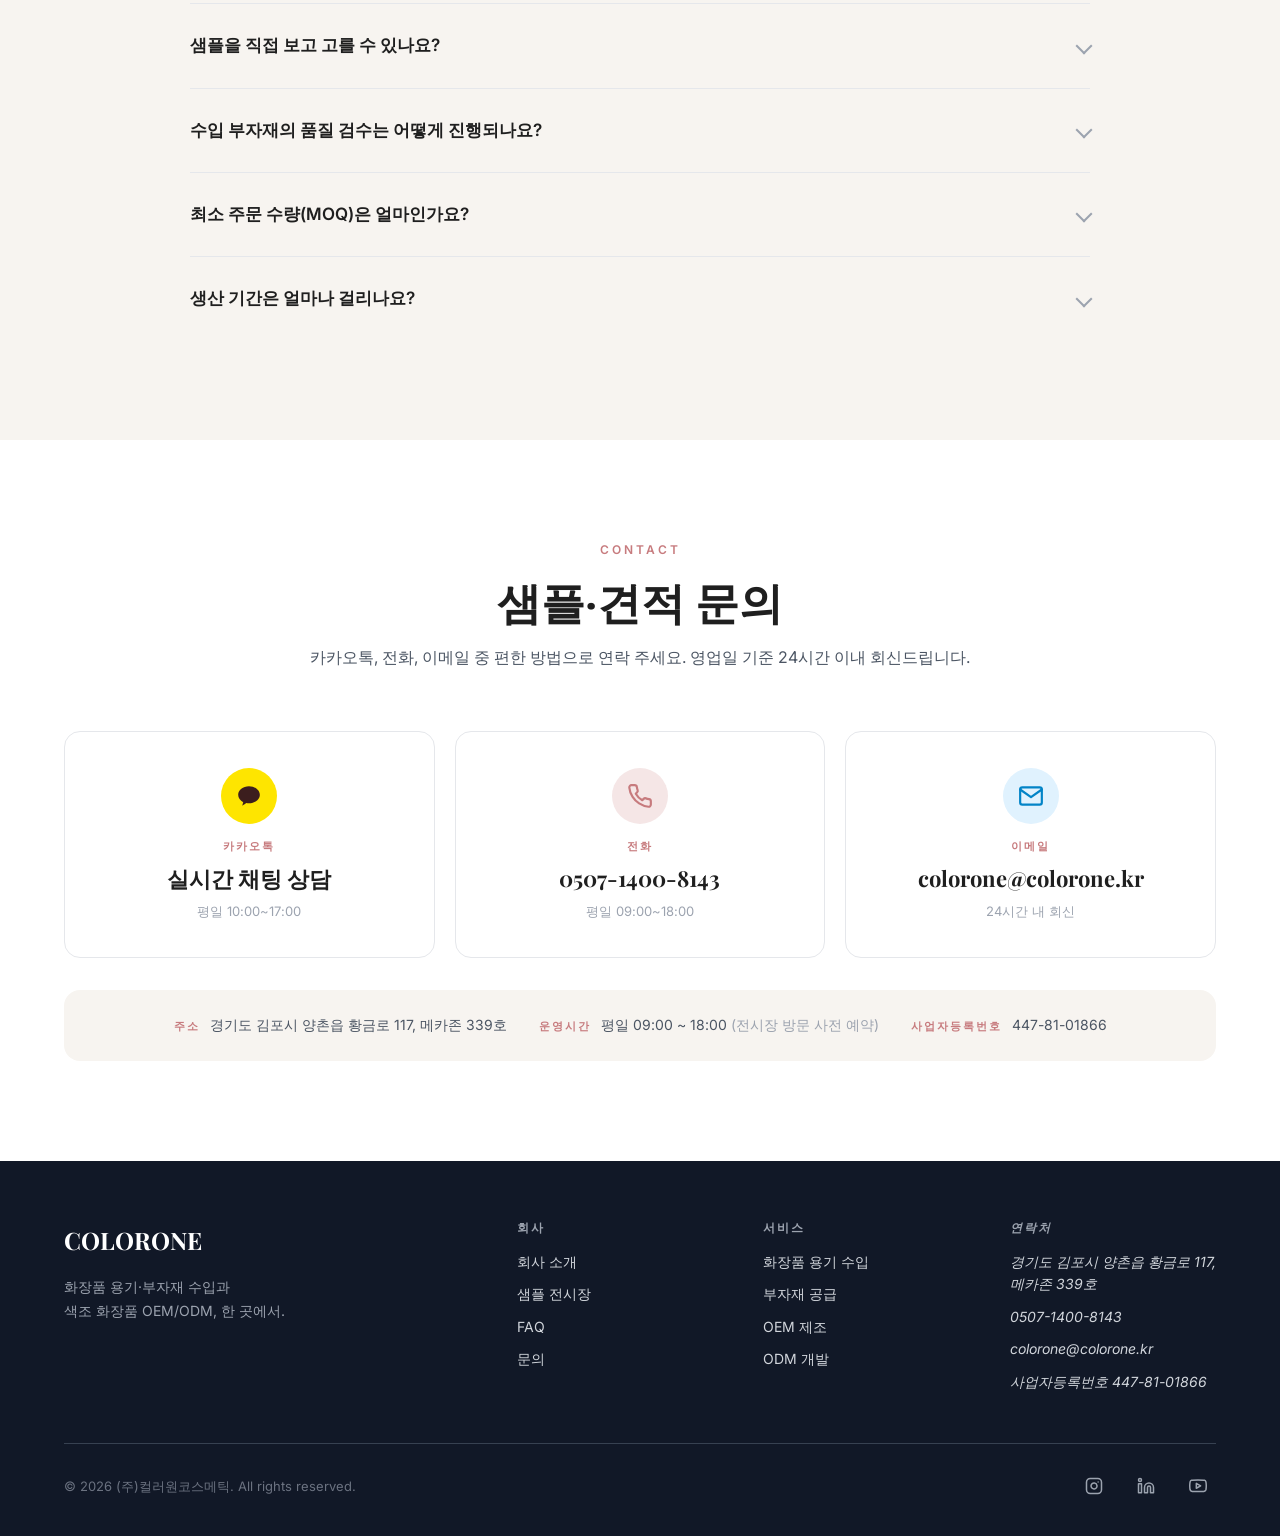
==== commit 8f5620a9: "메인 콘텐츠 업데이트: 회사소개 문구, 주소, FAQ, 채팅 상담 시간 수정 - 회사소개 타이틀·설명 문구 변경, OEM/ODM 카드 삭제, about-grid 2열로 조정 - 주" ====
--- a/index.html
+++ b/index.html
@@ -84,7 +84,7 @@
     "priceRange": "$$",
     "address": {
       "@type": "PostalAddress",
-      "streetAddress": "양촌읍 황금로 117 이젠몰 339호",
+      "streetAddress": "양촌읍 황금로 117, 메카존 339호",
       "addressLocality": "김포시",
       "addressRegion": "경기도",
       "postalCode": "10049",
@@ -232,11 +232,10 @@
       <div class="container">
         <header class="section-header">
           <p class="section-eyebrow">회사 소개</p>
-          <h2 class="section-title" id="about-title">검증된 수입 파트너,<br />믿을 수 있는 OEM/ODM</h2>
+          <h2 class="section-title" id="about-title">화장품 비즈니스를 위한<br />전문 소싱 &amp; 개발 파트너</h2>
           <p class="section-lead">
-            (주)컬러원코스메틱은 2016년 설립 이래 화장품 용기·부자재 수입 공급과
-            색조 화장품 OEM/ODM 제조 서비스를 함께 제공해 왔습니다.
-            국내 전시장과 중국 현지 검수 네트워크를 통해 빠르고 안정적인 공급을 약속드립니다.
+            (주)컬러원코스메틱은 2016년 설립 이래 화장품 용기·부자재 수입 공급부터 글로벌 네트워크를
+            활용한 OEM/ODM 파트너십 솔루션까지, 화장품 개발을 위한 최적의 원스톱 서비스를 제공하고 있습니다.
           </p>
         </header>
 
@@ -246,7 +245,7 @@
               <svg viewBox="0 0 24 24" fill="none" stroke="currentColor" stroke-width="2" stroke-linecap="round" stroke-linejoin="round"><path d="M3 9l9-6 9 6v11a1 1 0 0 1-1 1h-5v-7H9v7H4a1 1 0 0 1-1-1z"/></svg>
             </span>
             <h3 class="feature-title">국내 샘플 전시장</h3>
-            <p class="feature-desc">김포 본사에 수천여 가지 화장품 용기·부자재 샘플을 보유. 직접 보고 비교하며 선택하세요.</p>
+            <p class="feature-desc">국내 최대 수준의 화장품 용기 부자재 전시장을 보유. 직접 보고 비교하며 선택하세요.</p>
           </article>
 
           <article class="feature-card">
@@ -255,14 +254,6 @@
             </span>
             <h3 class="feature-title">글로벌 소싱 · 현지 검수</h3>
             <p class="feature-desc">중국 현지 사무실을 통해 선적 전후 이중 검수. 불량 리스크를 최소화합니다.</p>
-          </article>
-
-          <article class="feature-card">
-            <span class="feature-icon" aria-hidden="true">
-              <svg viewBox="0 0 24 24" fill="none" stroke="currentColor" stroke-width="2" stroke-linecap="round" stroke-linejoin="round"><path d="M3 7l9-4 9 4-9 4-9-4z"/><path d="M3 12l9 4 9-4"/><path d="M3 17l9 4 9-4"/></svg>
-            </span>
-            <h3 class="feature-title">OEM/ODM 풀서비스</h3>
-            <p class="feature-desc">색조 화장품 기획·제형·용기 매칭·완제품 납품까지 한 번에 진행합니다.</p>
           </article>
         </div>
       </div>
@@ -433,16 +424,6 @@
               </p>
             </div>
           </details>
-
-          <details class="faq-item" itemscope itemprop="mainEntity" itemtype="https://schema.org/Question">
-            <summary itemprop="name">해외 수출도 가능한가요?</summary>
-            <div itemscope itemprop="acceptedAnswer" itemtype="https://schema.org/Answer">
-              <p class="faq-answer" itemprop="text">
-                가능합니다. 현재 중국, 베트남, 러시아 등으로 화장품 용기·부자재 및 OEM/ODM 제품을 공급하고 있으며,
-                기타 국가도 문의 주시면 검토 후 안내드립니다.
-              </p>
-            </div>
-          </details>
         </div>
       </div>
     </section>
@@ -465,7 +446,7 @@
             </span>
             <span class="channel-label">카카오톡</span>
             <span class="channel-value">실시간 채팅 상담</span>
-            <span class="channel-meta">평일 09:00~18:00 즉시 응답</span>
+            <span class="channel-meta">평일 10:00~17:00</span>
           </a>
 
           <a class="channel-card" href="tel:+82-507-1400-8143" aria-label="전화로 문의 0507-1400-8143">
@@ -488,7 +469,7 @@
         </div>
 
         <aside class="contact-info-bar" aria-label="회사 정보">
-          <div><span class="contact-info-label">주소</span> 경기 김포시 양촌읍 황금로 117 이젠몰 339호</div>
+          <div><span class="contact-info-label">주소</span> 경기도 김포시 양촌읍 황금로 117, 메카존 339호</div>
           <div><span class="contact-info-label">운영시간</span> 평일 09:00 ~ 18:00 <em>(전시장 방문 사전 예약)</em></div>
           <div><span class="contact-info-label">사업자등록번호</span> 447-81-01866</div>
         </aside>
@@ -531,7 +512,7 @@
         <address class="footer-col" aria-label="연락처">
           <h2>연락처</h2>
           <ul>
-            <li>경기 김포시 양촌읍 황금로 117 이젠몰 339호</li>
+            <li>경기도 김포시 양촌읍 황금로 117, 메카존 339호</li>
             <li><a href="tel:+82-507-1400-8143">0507-1400-8143</a></li>
             <li><a href="mailto:colorone@colorone.kr">colorone@colorone.kr</a></li>
             <li>사업자등록번호 447-81-01866</li>
--- a/assets/css/colorone.css
+++ b/assets/css/colorone.css
@@ -249,7 +249,7 @@
 /* ===================== About ===================== */
 .about-grid {
   display: grid;
-  grid-template-columns: repeat(3, 1fr);
+  grid-template-columns: repeat(2, 1fr);
   gap: 32px;
 }
 .feature-card {
